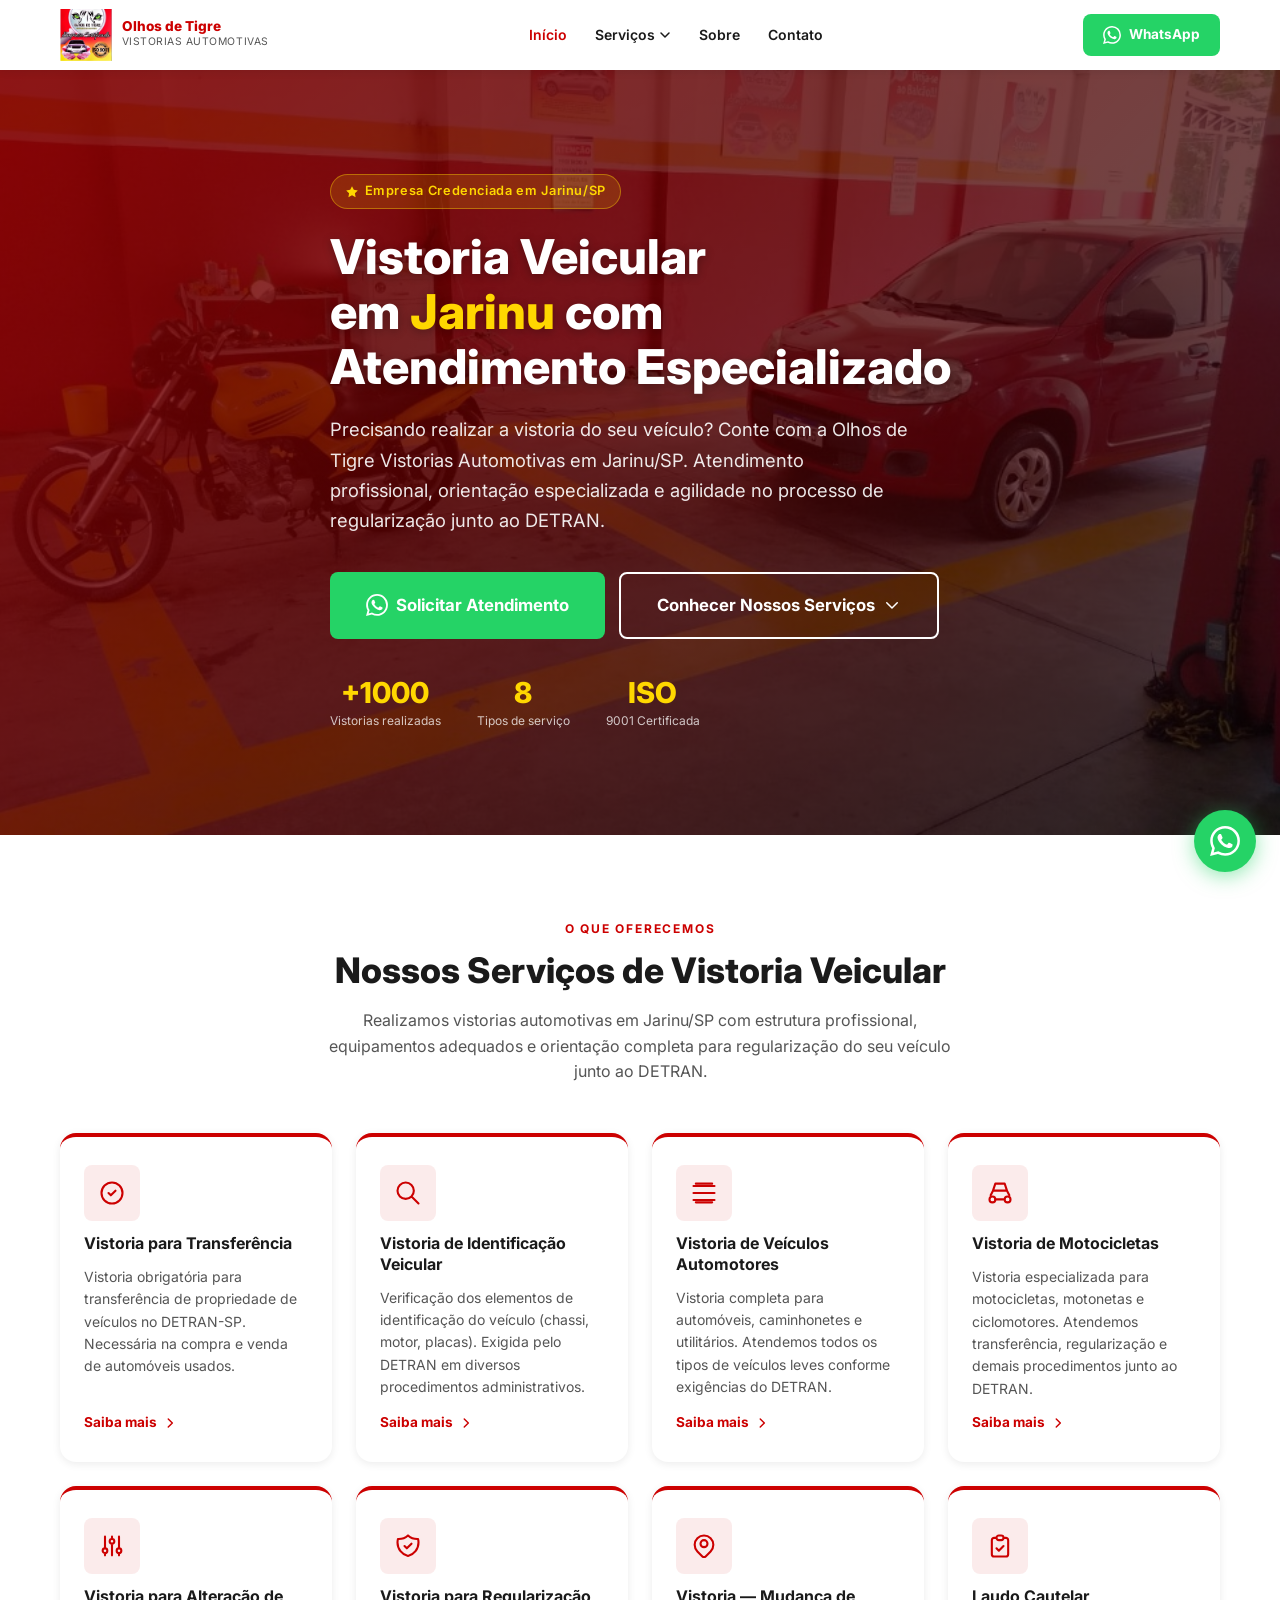
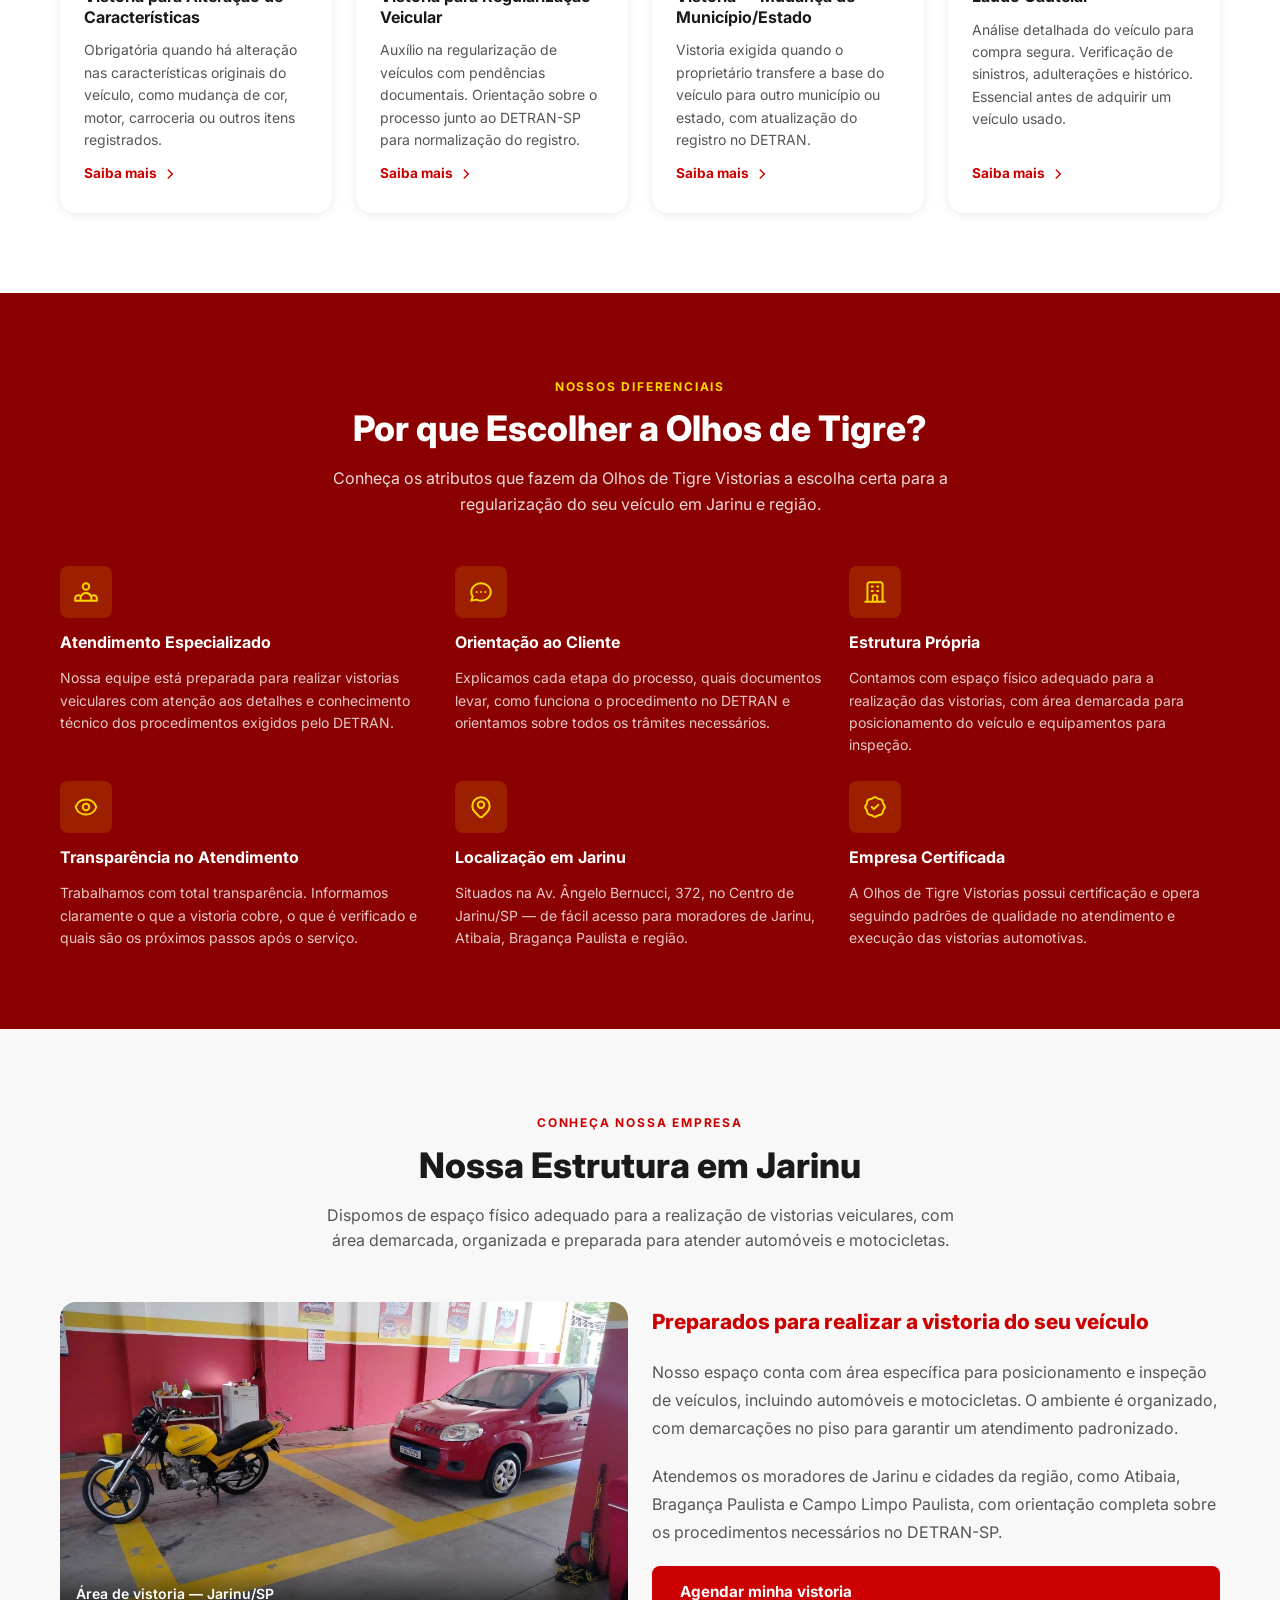
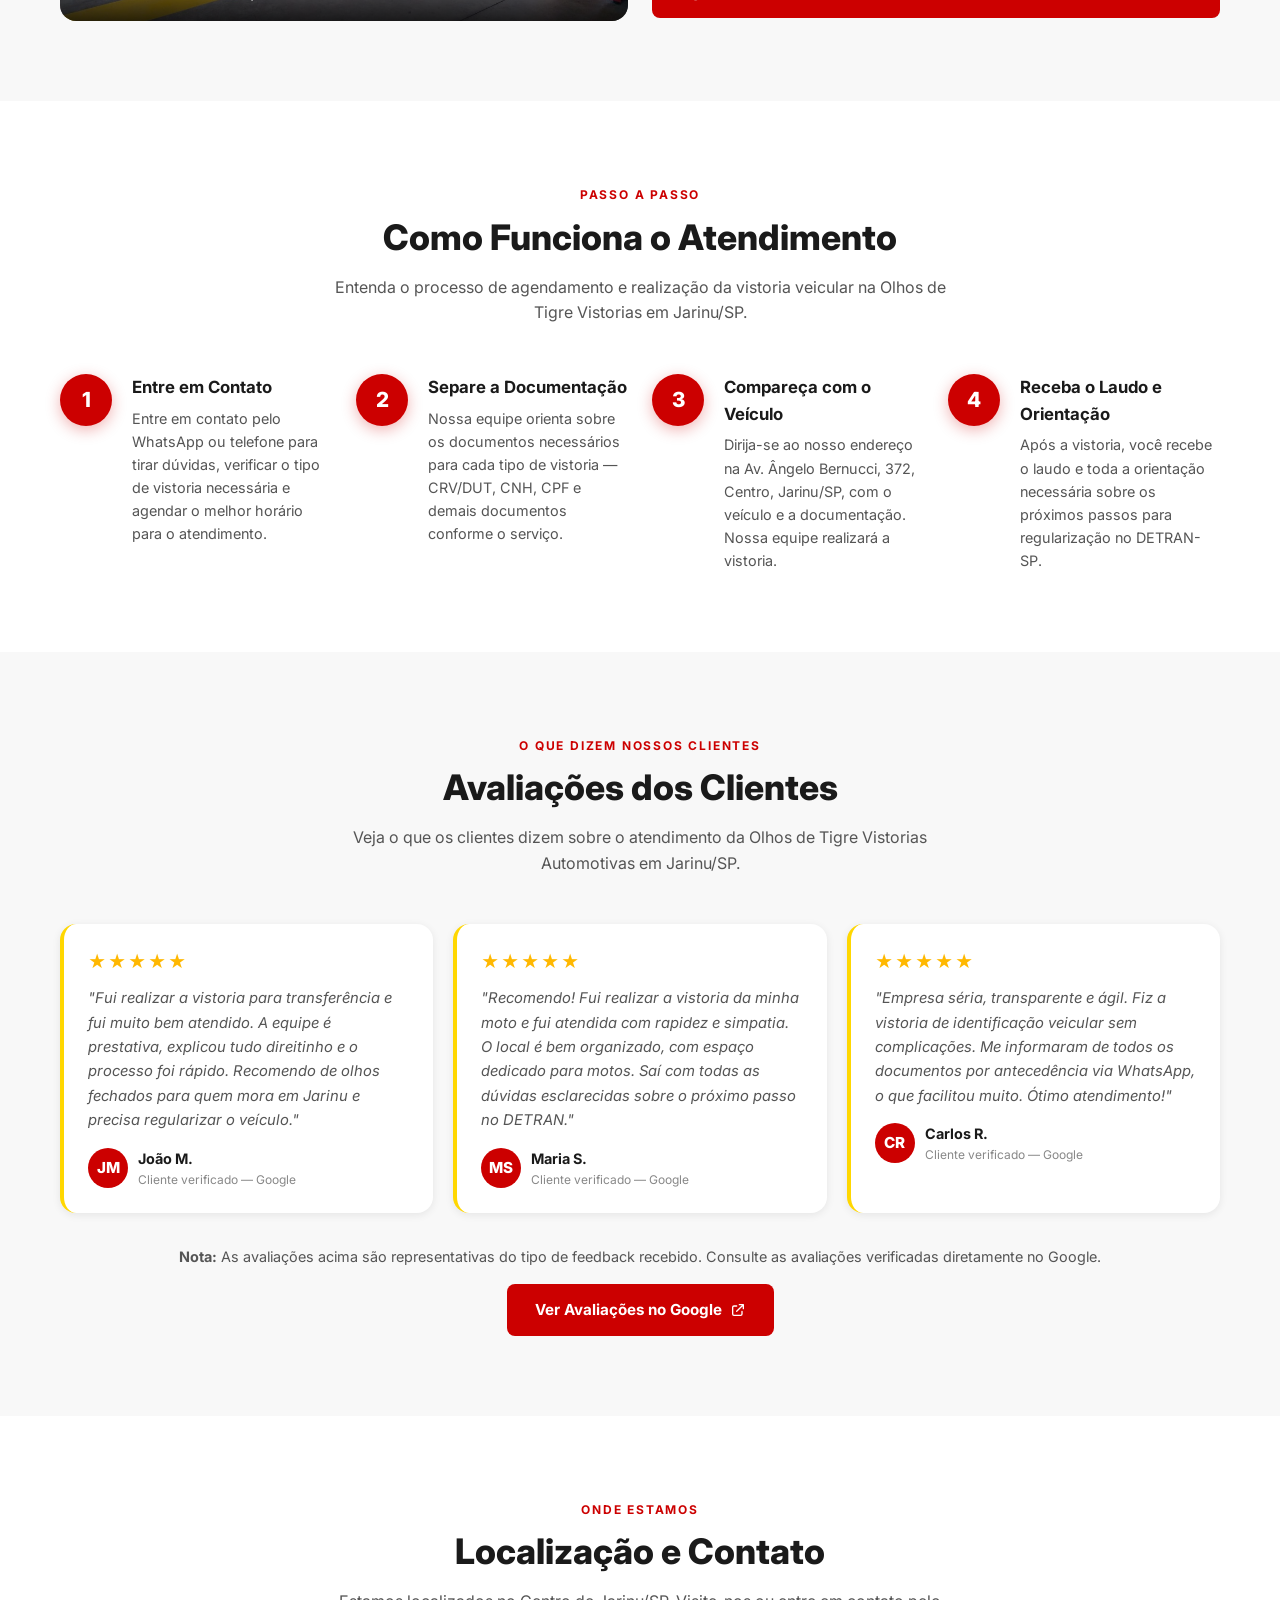
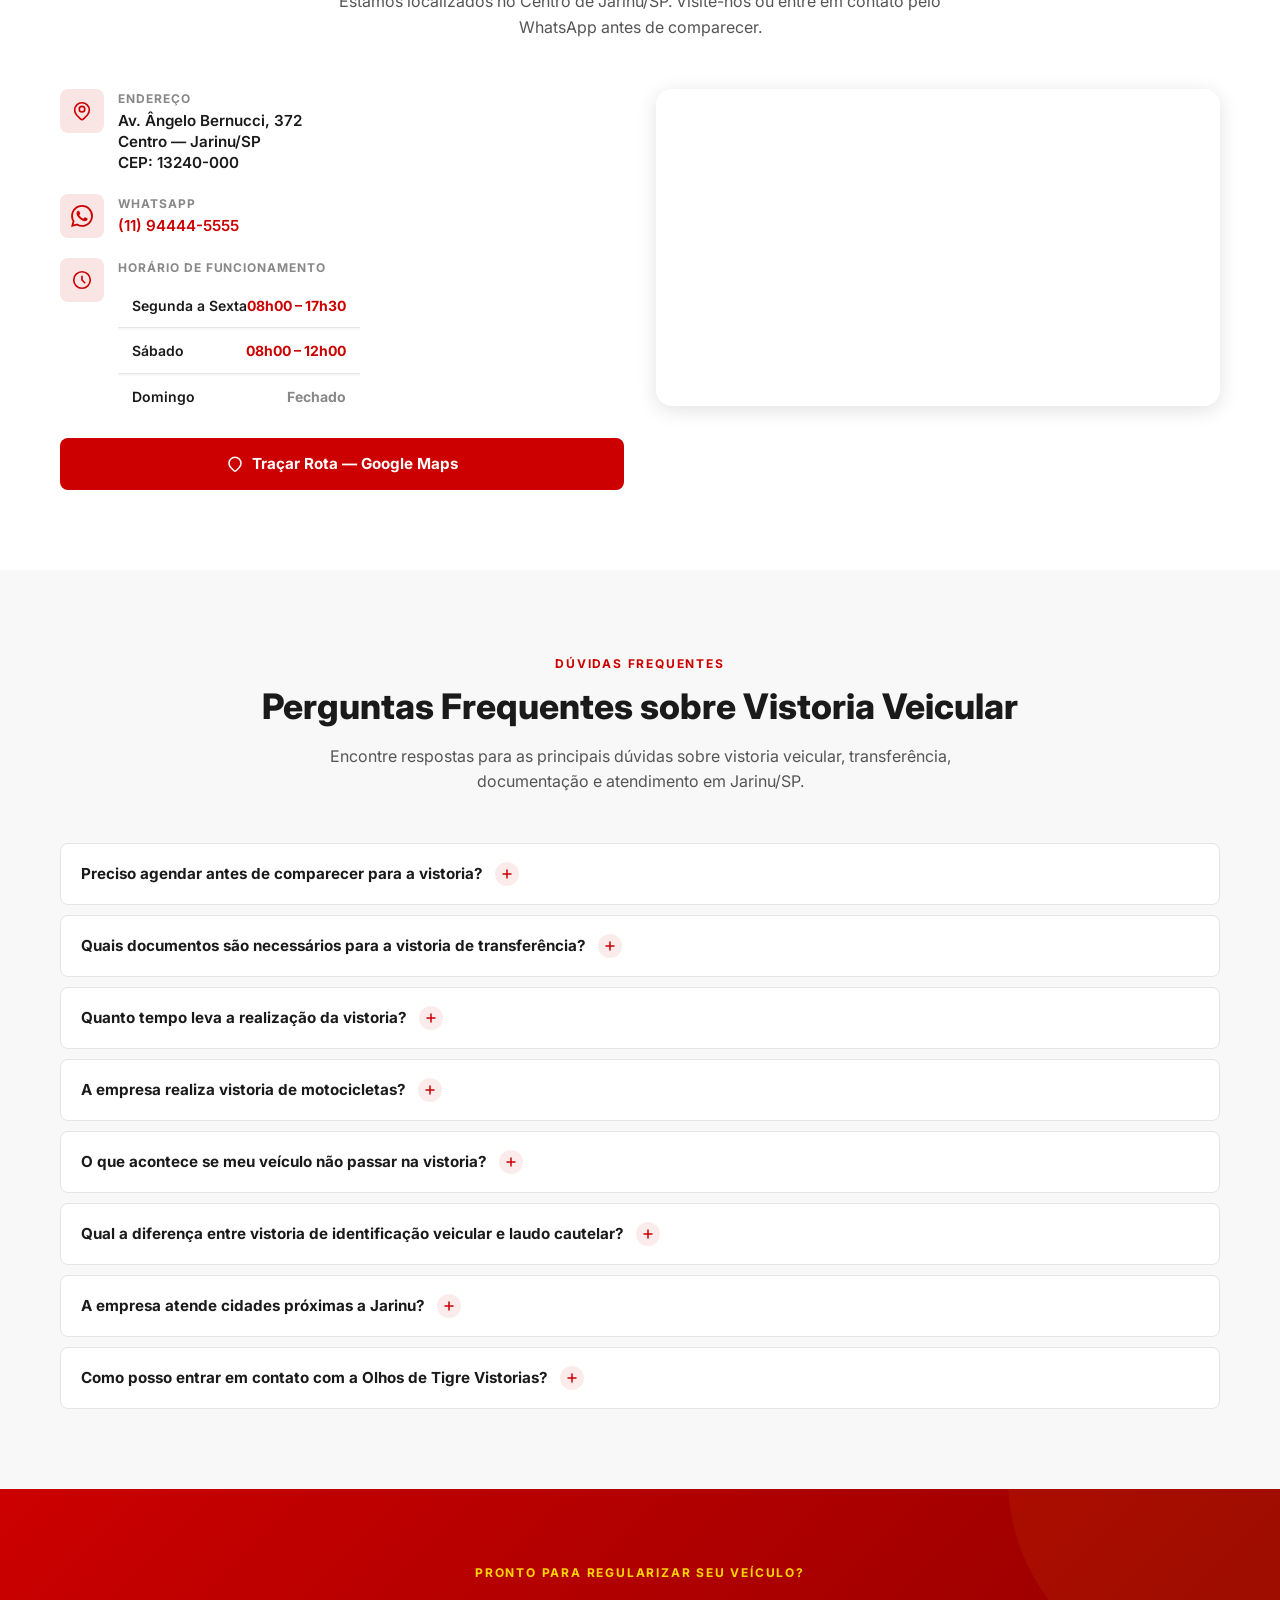
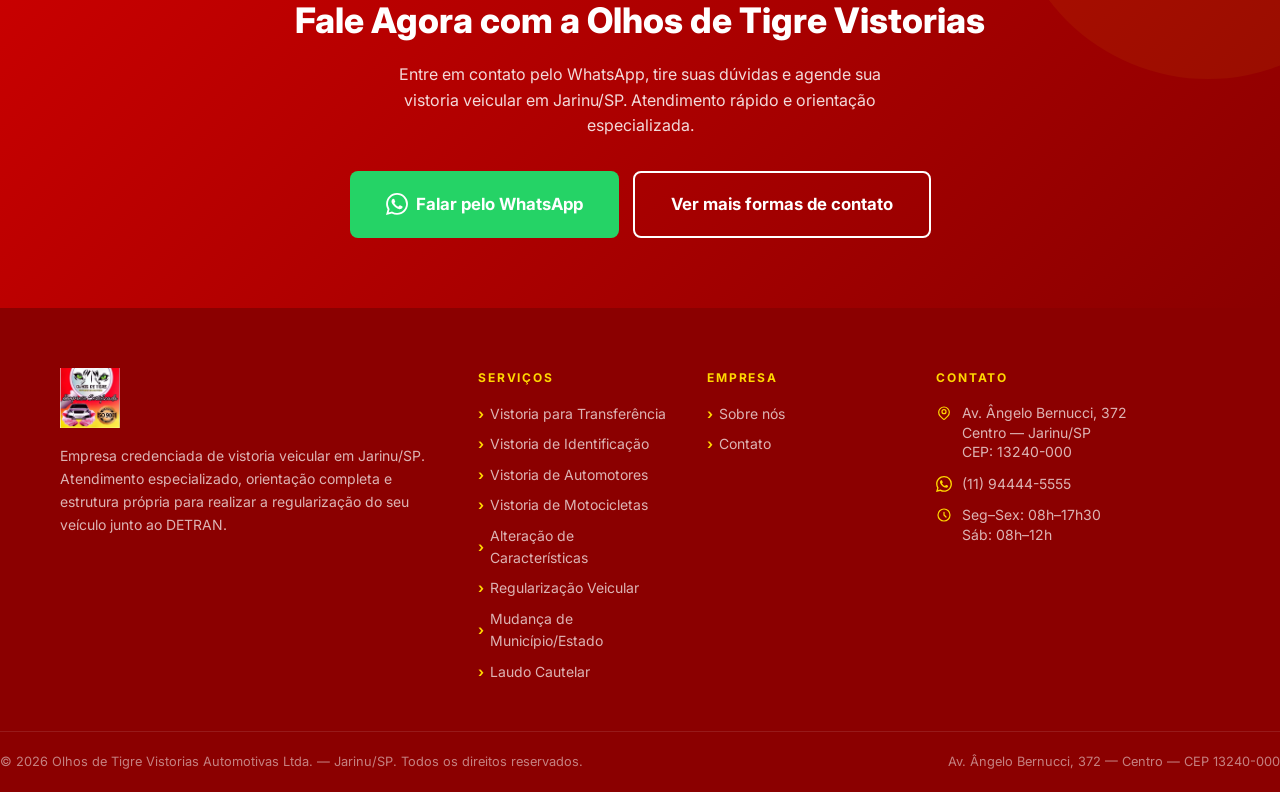
==== index.html @ 0a099d48 "Add files via upload" ====
<!DOCTYPE html>
<html lang="pt-BR">
<head>
  <meta charset="UTF-8">
  <meta name="viewport" content="width=device-width, initial-scale=1.0">
  <title>Vistoria Veicular em Jarinu | Olhos de Tigre Vistorias Automotivas</title>
  <meta name="description" content="Empresa credenciada de vistoria veicular em Jarinu/SP. Realizamos vistoria para transferência, identificação veicular, motocicletas, regularização e muito mais. Atendimento especializado.">
  <meta name="robots" content="index, follow">
  <meta name="author" content="Olhos de Tigre Vistorias Automotivas">
  <link rel="canonical" href="https://olhosdetigrevistorias.com.br/">

  <!-- Open Graph -->
  <meta property="og:type" content="website">
  <meta property="og:title" content="Vistoria Veicular em Jarinu | Olhos de Tigre Vistorias">
  <meta property="og:description" content="Empresa credenciada de vistoria veicular em Jarinu/SP. Atendimento profissional, orientação especializada e agilidade no processo de regularização junto ao DETRAN.">
  <meta property="og:url" content="https://olhosdetigrevistorias.com.br/">
  <meta property="og:image" content="https://olhosdetigrevistorias.com.br/assets/logo-olhos-de-tigre-vistorias-automotivas.jpg">
  <meta property="og:locale" content="pt_BR">
  <meta property="og:site_name" content="Olhos de Tigre Vistorias Automotivas">

  <!-- Twitter Card -->
  <meta name="twitter:card" content="summary_large_image">
  <meta name="twitter:title" content="Vistoria Veicular em Jarinu | Olhos de Tigre Vistorias">
  <meta name="twitter:description" content="Empresa credenciada de vistoria veicular em Jarinu/SP.">
  <meta name="twitter:image" content="https://olhosdetigrevistorias.com.br/assets/logo-olhos-de-tigre-vistorias-automotivas.jpg">

  <!-- Favicon -->
  <link rel="icon" type="image/jpeg" href="/assets/logo-olhos-de-tigre-vistorias-automotivas.jpg">
  <link rel="apple-touch-icon" href="/assets/logo-olhos-de-tigre-vistorias-automotivas.jpg">

  <!-- Performance -->
  <link rel="preconnect" href="https://fonts.googleapis.com">
  <link rel="preconnect" href="https://fonts.gstatic.com" crossorigin>
  <link href="https://fonts.googleapis.com/css2?family=Inter:wght@400;500;600;700;800&display=swap" rel="stylesheet">
  <link rel="preconnect" href="https://www.google.com">
  <link rel="dns-prefetch" href="https://maps.googleapis.com">

  <!-- Manifest -->
  <link rel="manifest" href="/manifest.json">
  <meta name="theme-color" content="#CC0000">

  <link rel="stylesheet" href="/css/style.css">

  <!-- JSON-LD Dados Estruturados -->
  <script type="application/ld+json">
  {
    "@context": "https://schema.org",
    "@graph": [
      {
        "@type": ["LocalBusiness", "AutomotiveBusiness"],
        "@id": "https://olhosdetigrevistorias.com.br/#business",
        "name": "Olhos de Tigre Vistorias Automotivas",
        "legalName": "Olhos de Tigre Vistorias Automotivas Ltda.",
        "description": "Empresa credenciada de vistoria veicular em Jarinu/SP. Realizamos vistoria para transferência, identificação veicular, regularização, alteração de características e vistoria de motocicletas.",
        "url": "https://olhosdetigrevistorias.com.br",
        "telephone": "+55-11-94444-5555",
        "email": "contato@olhosdetigrevistorias.com.br",
        "address": {
          "@type": "PostalAddress",
          "streetAddress": "Avenida Ângelo Bernucci, 372",
          "addressLocality": "Jarinu",
          "addressRegion": "SP",
          "postalCode": "13240-000",
          "addressCountry": "BR"
        },
        "geo": {
          "@type": "GeoCoordinates",
          "latitude": -23.1012,
          "longitude": -46.7279
        },
        "openingHoursSpecification": [
          {
            "@type": "OpeningHoursSpecification",
            "dayOfWeek": ["Monday","Tuesday","Wednesday","Thursday","Friday"],
            "opens": "08:00",
            "closes": "17:30"
          },
          {
            "@type": "OpeningHoursSpecification",
            "dayOfWeek": ["Saturday"],
            "opens": "08:00",
            "closes": "12:00"
          }
        ],
        "priceRange": "$$",
        "areaServed": ["Jarinu", "Atibaia", "Bragança Paulista", "Campo Limpo Paulista", "Jundiaí"],
        "hasMap": "https://maps.google.com/?q=Olhos+de+Tigre+Vistorias+Automotivas+Jarinu+SP",
        "image": "https://olhosdetigrevistorias.com.br/assets/logo-olhos-de-tigre-vistorias-automotivas.jpg",
        "logo": "https://olhosdetigrevistorias.com.br/assets/logo-olhos-de-tigre-vistorias-automotivas.jpg",
        "sameAs": [
          "https://www.google.com/maps?q=Olhos+de+Tigre+Vistorias+Automotivas+Jarinu"
        ]
      },
      {
        "@type": "WebSite",
        "@id": "https://olhosdetigrevistorias.com.br/#website",
        "url": "https://olhosdetigrevistorias.com.br",
        "name": "Olhos de Tigre Vistorias Automotivas",
        "description": "Site oficial da Olhos de Tigre Vistorias Automotivas em Jarinu/SP",
        "publisher": { "@id": "https://olhosdetigrevistorias.com.br/#business" },
        "inLanguage": "pt-BR"
      },
      {
        "@type": "Organization",
        "@id": "https://olhosdetigrevistorias.com.br/#org",
        "name": "Olhos de Tigre Vistorias Automotivas",
        "url": "https://olhosdetigrevistorias.com.br",
        "logo": "https://olhosdetigrevistorias.com.br/assets/logo-olhos-de-tigre-vistorias-automotivas.jpg",
        "contactPoint": {
          "@type": "ContactPoint",
          "telephone": "+55-11-94444-5555",
          "contactType": "customer service",
          "areaServed": "BR",
          "availableLanguage": "Portuguese"
        }
      }
    ]
  }
  </script>
</head>
<body>

  <!-- ===== HEADER ===== -->
  <header class="header" role="banner">
    <div class="container">
      <div class="header__inner">
        <a href="/" class="header__logo" aria-label="Olhos de Tigre Vistorias Automotivas - Página inicial">
          <img src="/assets/logo-olhos-de-tigre-vistorias-automotivas.jpg"
               alt="Logo Olhos de Tigre Vistorias Automotivas - Jarinu/SP"
               width="52" height="52"
               loading="eager">
          <div class="header__logo-text">
            <strong>Olhos de Tigre</strong>
            <span>Vistorias Automotivas</span>
          </div>
        </a>

        <nav class="nav" role="navigation" aria-label="Menu principal">
          <div class="nav__item">
            <a href="/" class="nav__link active">Início</a>
          </div>
          <div class="nav__item nav__dropdown">
            <button class="nav__link nav__dropdown-toggle" aria-haspopup="true" aria-expanded="false">
              Serviços
              <svg width="12" height="12" viewBox="0 0 12 12" fill="none" aria-hidden="true">
                <path d="M2 4l4 4 4-4" stroke="currentColor" stroke-width="1.5" stroke-linecap="round" stroke-linejoin="round"/>
              </svg>
            </button>
            <div class="nav__dropdown-menu" role="menu">
              <a href="/vistoria-veicular-transferencia.html" role="menuitem">Vistoria para Transferência</a>
              <a href="/vistoria-identificacao-veicular.html" role="menuitem">Vistoria de Identificação Veicular</a>
              <a href="/vistoria-veiculos-automotores.html" role="menuitem">Vistoria de Veículos Automotores</a>
              <a href="/vistoria-motocicletas.html" role="menuitem">Vistoria de Motocicletas</a>
              <a href="/vistoria-alteracao-caracteristicas.html" role="menuitem">Vistoria para Alteração de Características</a>
              <a href="/vistoria-regularizacao-veicular.html" role="menuitem">Vistoria para Regularização Veicular</a>
              <a href="/vistoria-mudanca-municipio-estado.html" role="menuitem">Vistoria — Mudança de Município/Estado</a>
              <a href="/laudo-cautelar.html" role="menuitem">Laudo Cautelar</a>
            </div>
          </div>
          <div class="nav__item">
            <a href="/sobre.html" class="nav__link">Sobre</a>
          </div>
          <div class="nav__item">
            <a href="/contato.html" class="nav__link">Contato</a>
          </div>
        </nav>

        <div class="header__cta">
          <a href="https://wa.me/5511944445555?text=Ol%C3%A1%21+Encontrei+a+Olhos+de+Tigre+Vistorias+pelo+site+e+gostaria+de+informa%C3%A7%C3%B5es+sobre+vistoria+veicular."
             class="btn btn--wa"
             target="_blank"
             rel="noopener noreferrer"
             data-cta-label="Header WhatsApp"
             aria-label="Contato pelo WhatsApp">
            <svg width="18" height="18" viewBox="0 0 24 24" fill="currentColor" aria-hidden="true">
              <path d="M17.472 14.382c-.297-.149-1.758-.867-2.03-.967-.273-.099-.471-.148-.67.15-.197.297-.767.966-.94 1.164-.173.199-.347.223-.644.075-.297-.15-1.255-.463-2.39-1.475-.883-.788-1.48-1.761-1.653-2.059-.173-.297-.018-.458.13-.606.134-.133.298-.347.446-.52.149-.174.198-.298.298-.497.099-.198.05-.371-.025-.52-.075-.149-.669-1.612-.916-2.207-.242-.579-.487-.5-.669-.51-.173-.008-.371-.01-.57-.01-.198 0-.52.074-.792.372-.272.297-1.04 1.016-1.04 2.479 0 1.462 1.065 2.875 1.213 3.074.149.198 2.096 3.2 5.077 4.487.709.306 1.262.489 1.694.625.712.227 1.36.195 1.871.118.571-.085 1.758-.719 2.006-1.413.248-.694.248-1.289.173-1.413-.074-.124-.272-.198-.57-.347m-5.421 7.403h-.004a9.87 9.87 0 01-5.031-1.378l-.361-.214-3.741.982.998-3.648-.235-.374a9.86 9.86 0 01-1.51-5.26c.001-5.45 4.436-9.884 9.888-9.884 2.64 0 5.122 1.03 6.988 2.898a9.825 9.825 0 012.893 6.994c-.003 5.45-4.437 9.884-9.885 9.884m8.413-18.297A11.815 11.815 0 0012.05 0C5.495 0 .16 5.335.157 11.892c0 2.096.547 4.142 1.588 5.945L.057 24l6.305-1.654a11.882 11.882 0 005.683 1.448h.005c6.554 0 11.89-5.335 11.893-11.893a11.821 11.821 0 00-3.48-8.413z"/>
            </svg>
            WhatsApp
          </a>
        </div>

        <button class="nav-toggle" id="navToggle" aria-label="Abrir menu" aria-expanded="false" aria-controls="mobileMenu">
          <span></span><span></span><span></span>
        </button>
      </div>
    </div>
  </header>

  <!-- Menu Mobile -->
  <nav class="mobile-menu" id="mobileMenu" aria-label="Menu mobile" role="navigation">
    <div class="mobile-menu__group">
      <div class="mobile-menu__title">Navegação</div>
      <a href="/" class="mobile-menu__link">
        <svg width="16" height="16" fill="none" viewBox="0 0 24 24" stroke="currentColor" aria-hidden="true"><path stroke-linecap="round" stroke-linejoin="round" stroke-width="2" d="M3 12l2-2m0 0l7-7 7 7M5 10v10a1 1 0 001 1h3m10-11l2 2m-2-2v10a1 1 0 01-1 1h-3m-6 0a1 1 0 001-1v-4a1 1 0 011-1h2a1 1 0 011 1v4a1 1 0 001 1m-6 0h6"/></svg>
        Início
      </a>
      <a href="/sobre.html" class="mobile-menu__link">
        <svg width="16" height="16" fill="none" viewBox="0 0 24 24" stroke="currentColor" aria-hidden="true"><path stroke-linecap="round" stroke-linejoin="round" stroke-width="2" d="M13 16h-1v-4h-1m1-4h.01M21 12a9 9 0 11-18 0 9 9 0 0118 0z"/></svg>
        Sobre a Empresa
      </a>
      <a href="/contato.html" class="mobile-menu__link">
        <svg width="16" height="16" fill="none" viewBox="0 0 24 24" stroke="currentColor" aria-hidden="true"><path stroke-linecap="round" stroke-linejoin="round" stroke-width="2" d="M17.657 16.657L13.414 20.9a1.998 1.998 0 01-2.827 0l-4.244-4.243a8 8 0 1111.314 0z"/></svg>
        Contato e Localização
      </a>
    </div>
    <div class="mobile-menu__group">
      <div class="mobile-menu__title">Nossos Serviços</div>
      <a href="/vistoria-veicular-transferencia.html" class="mobile-menu__link">Vistoria para Transferência</a>
      <a href="/vistoria-identificacao-veicular.html" class="mobile-menu__link">Vistoria de Identificação Veicular</a>
      <a href="/vistoria-veiculos-automotores.html" class="mobile-menu__link">Vistoria de Veículos Automotores</a>
      <a href="/vistoria-motocicletas.html" class="mobile-menu__link">Vistoria de Motocicletas</a>
      <a href="/vistoria-alteracao-caracteristicas.html" class="mobile-menu__link">Vistoria para Alteração de Características</a>
      <a href="/vistoria-regularizacao-veicular.html" class="mobile-menu__link">Vistoria para Regularização Veicular</a>
      <a href="/vistoria-mudanca-municipio-estado.html" class="mobile-menu__link">Vistoria — Mudança de Município/Estado</a>
      <a href="/laudo-cautelar.html" class="mobile-menu__link">Laudo Cautelar</a>
    </div>
    <a href="https://wa.me/5511944445555?text=Ol%C3%A1%21+Encontrei+a+Olhos+de+Tigre+Vistorias+pelo+site+e+gostaria+de+informa%C3%A7%C3%B5es+sobre+vistoria+veicular."
       class="mobile-menu__wa"
       target="_blank"
       rel="noopener noreferrer">
      <svg width="20" height="20" viewBox="0 0 24 24" fill="currentColor" aria-hidden="true"><path d="M17.472 14.382c-.297-.149-1.758-.867-2.03-.967-.273-.099-.471-.148-.67.15-.197.297-.767.966-.94 1.164-.173.199-.347.223-.644.075-.297-.15-1.255-.463-2.39-1.475-.883-.788-1.48-1.761-1.653-2.059-.173-.297-.018-.458.13-.606.134-.133.298-.347.446-.52.149-.174.198-.298.298-.497.099-.198.05-.371-.025-.52-.075-.149-.669-1.612-.916-2.207-.242-.579-.487-.5-.669-.51-.173-.008-.371-.01-.57-.01-.198 0-.52.074-.792.372-.272.297-1.04 1.016-1.04 2.479 0 1.462 1.065 2.875 1.213 3.074.149.198 2.096 3.2 5.077 4.487.709.306 1.262.489 1.694.625.712.227 1.36.195 1.871.118.571-.085 1.758-.719 2.006-1.413.248-.694.248-1.289.173-1.413-.074-.124-.272-.198-.57-.347m-5.421 7.403h-.004a9.87 9.87 0 01-5.031-1.378l-.361-.214-3.741.982.998-3.648-.235-.374a9.86 9.86 0 01-1.51-5.26c.001-5.45 4.436-9.884 9.888-9.884 2.64 0 5.122 1.03 6.988 2.898a9.825 9.825 0 012.893 6.994c-.003 5.45-4.437 9.884-9.885 9.884m8.413-18.297A11.815 11.815 0 0012.05 0C5.495 0 .16 5.335.157 11.892c0 2.096.547 4.142 1.588 5.945L.057 24l6.305-1.654a11.882 11.882 0 005.683 1.448h.005c6.554 0 11.89-5.335 11.893-11.893a11.821 11.821 0 00-3.48-8.413z"/></svg>
      Falar pelo WhatsApp
    </a>
  </nav>

  <main id="main-content">

    <!-- ===== HERO ===== -->
    <section class="hero" aria-label="Bem-vindo à Olhos de Tigre Vistorias">
      <div class="hero__bg">
        <img src="/assets/interior-vistoria-olhos-de-tigre-jarinu.jpg"
             alt="Interior da Olhos de Tigre Vistorias Automotivas em Jarinu — veículos na área de vistoria"
             width="1200" height="675"
             loading="eager"
             fetchpriority="high">
        <div class="hero__overlay" aria-hidden="true"></div>
      </div>
      <div class="container">
        <div class="hero__content">
          <div class="hero__badge" aria-hidden="true">
            <svg width="14" height="14" viewBox="0 0 24 24" fill="currentColor"><path d="M12 2l3.09 6.26L22 9.27l-5 4.87 1.18 6.88L12 17.77l-6.18 3.25L7 14.14 2 9.27l6.91-1.01L12 2z"/></svg>
            Empresa Credenciada em Jarinu/SP
          </div>
          <h1 class="hero__title">
            Vistoria Veicular<br>em <span>Jarinu</span> com<br>Atendimento Especializado
          </h1>
          <p class="hero__subtitle">
            Precisando realizar a vistoria do seu veículo? Conte com a Olhos de Tigre Vistorias Automotivas em Jarinu/SP. Atendimento profissional, orientação especializada e agilidade no processo de regularização junto ao DETRAN.
          </p>
          <div class="hero__buttons">
            <a href="https://wa.me/5511944445555?text=Ol%C3%A1%21+Encontrei+a+Olhos+de+Tigre+Vistorias+pelo+site+e+gostaria+de+agendar+uma+vistoria+veicular."
               class="btn btn--wa btn--lg"
               target="_blank"
               rel="noopener noreferrer"
               data-cta-label="Hero WhatsApp">
              <svg width="22" height="22" viewBox="0 0 24 24" fill="currentColor" aria-hidden="true"><path d="M17.472 14.382c-.297-.149-1.758-.867-2.03-.967-.273-.099-.471-.148-.67.15-.197.297-.767.966-.94 1.164-.173.199-.347.223-.644.075-.297-.15-1.255-.463-2.39-1.475-.883-.788-1.48-1.761-1.653-2.059-.173-.297-.018-.458.13-.606.134-.133.298-.347.446-.52.149-.174.198-.298.298-.497.099-.198.05-.371-.025-.52-.075-.149-.669-1.612-.916-2.207-.242-.579-.487-.5-.669-.51-.173-.008-.371-.01-.57-.01-.198 0-.52.074-.792.372-.272.297-1.04 1.016-1.04 2.479 0 1.462 1.065 2.875 1.213 3.074.149.198 2.096 3.2 5.077 4.487.709.306 1.262.489 1.694.625.712.227 1.36.195 1.871.118.571-.085 1.758-.719 2.006-1.413.248-.694.248-1.289.173-1.413-.074-.124-.272-.198-.57-.347m-5.421 7.403h-.004a9.87 9.87 0 01-5.031-1.378l-.361-.214-3.741.982.998-3.648-.235-.374a9.86 9.86 0 01-1.51-5.26c.001-5.45 4.436-9.884 9.888-9.884 2.64 0 5.122 1.03 6.988 2.898a9.825 9.825 0 012.893 6.994c-.003 5.45-4.437 9.884-9.885 9.884m8.413-18.297A11.815 11.815 0 0012.05 0C5.495 0 .16 5.335.157 11.892c0 2.096.547 4.142 1.588 5.945L.057 24l6.305-1.654a11.882 11.882 0 005.683 1.448h.005c6.554 0 11.89-5.335 11.893-11.893a11.821 11.821 0 00-3.48-8.413z"/></svg>
              Solicitar Atendimento
            </a>
            <a href="#servicos" class="btn btn--outline btn--lg">
              Conhecer Nossos Serviços
              <svg width="18" height="18" fill="none" viewBox="0 0 24 24" stroke="currentColor" aria-hidden="true"><path stroke-linecap="round" stroke-linejoin="round" stroke-width="2" d="M19 9l-7 7-7-7"/></svg>
            </a>
          </div>
          <div class="hero__stats">
            <div class="hero__stat">
              <span class="hero__stat-num">+1000</span>
              <div class="hero__stat-label">Vistorias realizadas</div>
            </div>
            <div class="hero__stat">
              <span class="hero__stat-num">8</span>
              <div class="hero__stat-label">Tipos de serviço</div>
            </div>
            <div class="hero__stat">
              <span class="hero__stat-num">ISO</span>
              <div class="hero__stat-label">9001 Certificada</div>
            </div>
          </div>
        </div>
      </div>
    </section>

    <!-- ===== SERVIÇOS ===== -->
    <section class="section" id="servicos" aria-labelledby="servicos-titulo">
      <div class="container">
        <div class="text-center reveal">
          <span class="section-label">O que oferecemos</span>
          <h2 class="section-title" id="servicos-titulo">Nossos Serviços de Vistoria Veicular</h2>
          <p class="section-subtitle">Realizamos vistorias automotivas em Jarinu/SP com estrutura profissional, equipamentos adequados e orientação completa para regularização do seu veículo junto ao DETRAN.</p>
        </div>
        <div class="services-grid" role="list">

          <article class="service-card reveal reveal-delay-1" role="listitem">
            <div class="service-card__icon" aria-hidden="true">
              <svg width="28" height="28" fill="none" viewBox="0 0 24 24" stroke="currentColor" stroke-width="1.8"><path stroke-linecap="round" stroke-linejoin="round" d="M9 12l2 2 4-4m6 2a9 9 0 11-18 0 9 9 0 0118 0z"/></svg>
            </div>
            <h3 class="service-card__title">Vistoria para Transferência</h3>
            <p class="service-card__desc">Vistoria obrigatória para transferência de propriedade de veículos no DETRAN-SP. Necessária na compra e venda de automóveis usados.</p>
            <a href="/vistoria-veicular-transferencia.html" class="service-card__link" aria-label="Saiba mais sobre Vistoria para Transferência">
              Saiba mais
              <svg width="14" height="14" fill="none" viewBox="0 0 24 24" stroke="currentColor" stroke-width="2.5" aria-hidden="true"><path stroke-linecap="round" stroke-linejoin="round" d="M9 5l7 7-7 7"/></svg>
            </a>
          </article>

          <article class="service-card reveal reveal-delay-2" role="listitem">
            <div class="service-card__icon" aria-hidden="true">
              <svg width="28" height="28" fill="none" viewBox="0 0 24 24" stroke="currentColor" stroke-width="1.8"><path stroke-linecap="round" stroke-linejoin="round" d="M21 21l-6-6m2-5a7 7 0 11-14 0 7 7 0 0114 0z"/></svg>
            </div>
            <h3 class="service-card__title">Vistoria de Identificação Veicular</h3>
            <p class="service-card__desc">Verificação dos elementos de identificação do veículo (chassi, motor, placas). Exigida pelo DETRAN em diversos procedimentos administrativos.</p>
            <a href="/vistoria-identificacao-veicular.html" class="service-card__link" aria-label="Saiba mais sobre Vistoria de Identificação Veicular">
              Saiba mais
              <svg width="14" height="14" fill="none" viewBox="0 0 24 24" stroke="currentColor" stroke-width="2.5" aria-hidden="true"><path stroke-linecap="round" stroke-linejoin="round" d="M9 5l7 7-7 7"/></svg>
            </a>
          </article>

          <article class="service-card reveal reveal-delay-3" role="listitem">
            <div class="service-card__icon" aria-hidden="true">
              <svg width="28" height="28" fill="none" viewBox="0 0 24 24" stroke="currentColor" stroke-width="1.8"><path stroke-linecap="round" stroke-linejoin="round" d="M3 12h18M3 6h18M3 18h18"/><path d="M5 20h14M5 4h14" stroke-linecap="round"/></svg>
            </div>
            <h3 class="service-card__title">Vistoria de Veículos Automotores</h3>
            <p class="service-card__desc">Vistoria completa para automóveis, caminhonetes e utilitários. Atendemos todos os tipos de veículos leves conforme exigências do DETRAN.</p>
            <a href="/vistoria-veiculos-automotores.html" class="service-card__link" aria-label="Saiba mais sobre Vistoria de Veículos Automotores">
              Saiba mais
              <svg width="14" height="14" fill="none" viewBox="0 0 24 24" stroke="currentColor" stroke-width="2.5" aria-hidden="true"><path stroke-linecap="round" stroke-linejoin="round" d="M9 5l7 7-7 7"/></svg>
            </a>
          </article>

          <article class="service-card reveal reveal-delay-4" role="listitem">
            <div class="service-card__icon" aria-hidden="true">
              <svg width="28" height="28" fill="none" viewBox="0 0 24 24" stroke="currentColor" stroke-width="1.8"><circle cx="5.5" cy="17.5" r="2.5"/><circle cx="18.5" cy="17.5" r="2.5"/><path stroke-linecap="round" stroke-linejoin="round" d="M8 17.5h7M6 10l2-6h8l2 6H6zM4 14l2-4h12l2 4"/></svg>
            </div>
            <h3 class="service-card__title">Vistoria de Motocicletas</h3>
            <p class="service-card__desc">Vistoria especializada para motocicletas, motonetas e ciclomotores. Atendemos transferência, regularização e demais procedimentos junto ao DETRAN.</p>
            <a href="/vistoria-motocicletas.html" class="service-card__link" aria-label="Saiba mais sobre Vistoria de Motocicletas">
              Saiba mais
              <svg width="14" height="14" fill="none" viewBox="0 0 24 24" stroke="currentColor" stroke-width="2.5" aria-hidden="true"><path stroke-linecap="round" stroke-linejoin="round" d="M9 5l7 7-7 7"/></svg>
            </a>
          </article>

          <article class="service-card reveal" role="listitem">
            <div class="service-card__icon" aria-hidden="true">
              <svg width="28" height="28" fill="none" viewBox="0 0 24 24" stroke="currentColor" stroke-width="1.8"><path stroke-linecap="round" stroke-linejoin="round" d="M12 6V4m0 2a2 2 0 100 4m0-4a2 2 0 110 4m-6 8a2 2 0 100-4m0 4a2 2 0 110-4m0 4v2m0-6V4m6 6v10m6-2a2 2 0 100-4m0 4a2 2 0 110-4m0 4v2m0-6V4"/></svg>
            </div>
            <h3 class="service-card__title">Vistoria para Alteração de Características</h3>
            <p class="service-card__desc">Obrigatória quando há alteração nas características originais do veículo, como mudança de cor, motor, carroceria ou outros itens registrados.</p>
            <a href="/vistoria-alteracao-caracteristicas.html" class="service-card__link" aria-label="Saiba mais sobre Vistoria para Alteração de Características">
              Saiba mais
              <svg width="14" height="14" fill="none" viewBox="0 0 24 24" stroke="currentColor" stroke-width="2.5" aria-hidden="true"><path stroke-linecap="round" stroke-linejoin="round" d="M9 5l7 7-7 7"/></svg>
            </a>
          </article>

          <article class="service-card reveal reveal-delay-1" role="listitem">
            <div class="service-card__icon" aria-hidden="true">
              <svg width="28" height="28" fill="none" viewBox="0 0 24 24" stroke="currentColor" stroke-width="1.8"><path stroke-linecap="round" stroke-linejoin="round" d="M9 12l2 2 4-4m5.618-4.016A11.955 11.955 0 0112 2.944a11.955 11.955 0 01-8.618 3.04A12.02 12.02 0 003 9c0 5.591 3.824 10.29 9 11.622 5.176-1.332 9-6.03 9-11.622 0-1.042-.133-2.052-.382-3.016z"/></svg>
            </div>
            <h3 class="service-card__title">Vistoria para Regularização Veicular</h3>
            <p class="service-card__desc">Auxílio na regularização de veículos com pendências documentais. Orientação sobre o processo junto ao DETRAN-SP para normalização do registro.</p>
            <a href="/vistoria-regularizacao-veicular.html" class="service-card__link" aria-label="Saiba mais sobre Vistoria para Regularização Veicular">
              Saiba mais
              <svg width="14" height="14" fill="none" viewBox="0 0 24 24" stroke="currentColor" stroke-width="2.5" aria-hidden="true"><path stroke-linecap="round" stroke-linejoin="round" d="M9 5l7 7-7 7"/></svg>
            </a>
          </article>

          <article class="service-card reveal reveal-delay-2" role="listitem">
            <div class="service-card__icon" aria-hidden="true">
              <svg width="28" height="28" fill="none" viewBox="0 0 24 24" stroke="currentColor" stroke-width="1.8"><path stroke-linecap="round" stroke-linejoin="round" d="M17.657 16.657L13.414 20.9a1.998 1.998 0 01-2.827 0l-4.244-4.243a8 8 0 1111.314 0z"/><circle cx="12" cy="10" r="3"/></svg>
            </div>
            <h3 class="service-card__title">Vistoria — Mudança de Município/Estado</h3>
            <p class="service-card__desc">Vistoria exigida quando o proprietário transfere a base do veículo para outro município ou estado, com atualização do registro no DETRAN.</p>
            <a href="/vistoria-mudanca-municipio-estado.html" class="service-card__link" aria-label="Saiba mais sobre Vistoria para Mudança de Município ou Estado">
              Saiba mais
              <svg width="14" height="14" fill="none" viewBox="0 0 24 24" stroke="currentColor" stroke-width="2.5" aria-hidden="true"><path stroke-linecap="round" stroke-linejoin="round" d="M9 5l7 7-7 7"/></svg>
            </a>
          </article>

          <article class="service-card reveal reveal-delay-3" role="listitem">
            <div class="service-card__icon" aria-hidden="true">
              <svg width="28" height="28" fill="none" viewBox="0 0 24 24" stroke="currentColor" stroke-width="1.8"><path stroke-linecap="round" stroke-linejoin="round" d="M9 5H7a2 2 0 00-2 2v12a2 2 0 002 2h10a2 2 0 002-2V7a2 2 0 00-2-2h-2M9 5a2 2 0 002 2h2a2 2 0 002-2M9 5a2 2 0 012-2h2a2 2 0 012 2m-6 9l2 2 4-4"/></svg>
            </div>
            <h3 class="service-card__title">Laudo Cautelar</h3>
            <p class="service-card__desc">Análise detalhada do veículo para compra segura. Verificação de sinistros, adulterações e histórico. Essencial antes de adquirir um veículo usado.</p>
            <a href="/laudo-cautelar.html" class="service-card__link" aria-label="Saiba mais sobre Laudo Cautelar">
              Saiba mais
              <svg width="14" height="14" fill="none" viewBox="0 0 24 24" stroke="currentColor" stroke-width="2.5" aria-hidden="true"><path stroke-linecap="round" stroke-linejoin="round" d="M9 5l7 7-7 7"/></svg>
            </a>
          </article>

        </div>
      </div>
    </section>

    <!-- ===== POR QUE ESCOLHER ===== -->
    <section class="section section--dark" aria-labelledby="porque-titulo">
      <div class="container">
        <div class="text-center reveal">
          <span class="section-label">Nossos diferenciais</span>
          <h2 class="section-title" id="porque-titulo">Por que Escolher a Olhos de Tigre?</h2>
          <p class="section-subtitle">Conheça os atributos que fazem da Olhos de Tigre Vistorias a escolha certa para a regularização do seu veículo em Jarinu e região.</p>
        </div>
        <div class="features-grid">

          <div class="feature-item reveal reveal-delay-1">
            <div class="feature-item__icon" aria-hidden="true">
              <svg width="26" height="26" fill="none" viewBox="0 0 24 24" stroke="currentColor" stroke-width="1.8"><path stroke-linecap="round" stroke-linejoin="round" d="M17 20h5v-2a3 3 0 00-5.356-1.857M17 20H7m10 0v-2c0-.656-.126-1.283-.356-1.857M7 20H2v-2a3 3 0 015.356-1.857M7 20v-2c0-.656.126-1.283.356-1.857m0 0a5.002 5.002 0 019.288 0M15 7a3 3 0 11-6 0 3 3 0 016 0z"/></svg>
            </div>
            <h3 class="feature-item__title">Atendimento Especializado</h3>
            <p class="feature-item__desc">Nossa equipe está preparada para realizar vistorias veiculares com atenção aos detalhes e conhecimento técnico dos procedimentos exigidos pelo DETRAN.</p>
          </div>

          <div class="feature-item reveal reveal-delay-2">
            <div class="feature-item__icon" aria-hidden="true">
              <svg width="26" height="26" fill="none" viewBox="0 0 24 24" stroke="currentColor" stroke-width="1.8"><path stroke-linecap="round" stroke-linejoin="round" d="M8 12h.01M12 12h.01M16 12h.01M21 12c0 4.418-4.03 8-9 8a9.863 9.863 0 01-4.255-.949L3 20l1.395-3.72C3.512 15.042 3 13.574 3 12c0-4.418 4.03-8 9-8s9 3.582 9 8z"/></svg>
            </div>
            <h3 class="feature-item__title">Orientação ao Cliente</h3>
            <p class="feature-item__desc">Explicamos cada etapa do processo, quais documentos levar, como funciona o procedimento no DETRAN e orientamos sobre todos os trâmites necessários.</p>
          </div>

          <div class="feature-item reveal reveal-delay-3">
            <div class="feature-item__icon" aria-hidden="true">
              <svg width="26" height="26" fill="none" viewBox="0 0 24 24" stroke="currentColor" stroke-width="1.8"><path stroke-linecap="round" stroke-linejoin="round" d="M19 21V5a2 2 0 00-2-2H7a2 2 0 00-2 2v16m14 0h2m-2 0h-5m-9 0H3m2 0h5M9 7h1m-1 4h1m4-4h1m-1 4h1m-5 10v-5a1 1 0 011-1h2a1 1 0 011 1v5m-4 0h4"/></svg>
            </div>
            <h3 class="feature-item__title">Estrutura Própria</h3>
            <p class="feature-item__desc">Contamos com espaço físico adequado para a realização das vistorias, com área demarcada para posicionamento do veículo e equipamentos para inspeção.</p>
          </div>

          <div class="feature-item reveal">
            <div class="feature-item__icon" aria-hidden="true">
              <svg width="26" height="26" fill="none" viewBox="0 0 24 24" stroke="currentColor" stroke-width="1.8"><path stroke-linecap="round" stroke-linejoin="round" d="M15 12a3 3 0 11-6 0 3 3 0 016 0z"/><path stroke-linecap="round" stroke-linejoin="round" d="M2.458 12C3.732 7.943 7.523 5 12 5c4.478 0 8.268 2.943 9.542 7-1.274 4.057-5.064 7-9.542 7-4.477 0-8.268-2.943-9.542-7z"/></svg>
            </div>
            <h3 class="feature-item__title">Transparência no Atendimento</h3>
            <p class="feature-item__desc">Trabalhamos com total transparência. Informamos claramente o que a vistoria cobre, o que é verificado e quais são os próximos passos após o serviço.</p>
          </div>

          <div class="feature-item reveal reveal-delay-1">
            <div class="feature-item__icon" aria-hidden="true">
              <svg width="26" height="26" fill="none" viewBox="0 0 24 24" stroke="currentColor" stroke-width="1.8"><path stroke-linecap="round" stroke-linejoin="round" d="M17.657 16.657L13.414 20.9a1.998 1.998 0 01-2.827 0l-4.244-4.243a8 8 0 1111.314 0z"/><circle cx="12" cy="10" r="3"/></svg>
            </div>
            <h3 class="feature-item__title">Localização em Jarinu</h3>
            <p class="feature-item__desc">Situados na Av. Ângelo Bernucci, 372, no Centro de Jarinu/SP — de fácil acesso para moradores de Jarinu, Atibaia, Bragança Paulista e região.</p>
          </div>

          <div class="feature-item reveal reveal-delay-2">
            <div class="feature-item__icon" aria-hidden="true">
              <svg width="26" height="26" fill="none" viewBox="0 0 24 24" stroke="currentColor" stroke-width="1.8"><path stroke-linecap="round" stroke-linejoin="round" d="M9 12l2 2 4-4M7.835 4.697a3.42 3.42 0 001.946-.806 3.42 3.42 0 014.438 0 3.42 3.42 0 001.946.806 3.42 3.42 0 013.138 3.138 3.42 3.42 0 00.806 1.946 3.42 3.42 0 010 4.438 3.42 3.42 0 00-.806 1.946 3.42 3.42 0 01-3.138 3.138 3.42 3.42 0 00-1.946.806 3.42 3.42 0 01-4.438 0 3.42 3.42 0 00-1.946-.806 3.42 3.42 0 01-3.138-3.138 3.42 3.42 0 00-.806-1.946 3.42 3.42 0 010-4.438 3.42 3.42 0 00.806-1.946 3.42 3.42 0 013.138-3.138z"/></svg>
            </div>
            <h3 class="feature-item__title">Empresa Certificada</h3>
            <p class="feature-item__desc">A Olhos de Tigre Vistorias possui certificação e opera seguindo padrões de qualidade no atendimento e execução das vistorias automotivas.</p>
          </div>

        </div>
      </div>
    </section>

    <!-- ===== NOSSA ESTRUTURA ===== -->
    <section class="section section--alt" aria-labelledby="estrutura-titulo">
      <div class="container">
        <div class="text-center reveal">
          <span class="section-label">Conheça nossa empresa</span>
          <h2 class="section-title" id="estrutura-titulo">Nossa Estrutura em Jarinu</h2>
          <p class="section-subtitle">Dispomos de espaço físico adequado para a realização de vistorias veiculares, com área demarcada, organizada e preparada para atender automóveis e motocicletas.</p>
        </div>
        <div class="estrutura-grid">
          <div class="estrutura-img reveal reveal-delay-1">
            <img src="/assets/interior-vistoria-olhos-de-tigre-jarinu.jpg"
                 alt="Interior da Olhos de Tigre Vistorias — área de vistoria com demarcações amarelas no piso, moto e carro posicionados para inspeção"
                 width="800" height="450"
                 loading="lazy">
            <div class="estrutura-img__caption">Área de vistoria — Jarinu/SP</div>
          </div>
          <div class="reveal reveal-delay-2" style="display: flex; flex-direction: column; justify-content: center; gap: 20px;">
            <h3 style="font-size: 1.3rem; font-weight: 800; color: var(--cor-primaria);">Preparados para realizar a vistoria do seu veículo</h3>
            <p style="color: var(--cor-texto-claro); line-height: 1.75;">Nosso espaço conta com área específica para posicionamento e inspeção de veículos, incluindo automóveis e motocicletas. O ambiente é organizado, com demarcações no piso para garantir um atendimento padronizado.</p>
            <p style="color: var(--cor-texto-claro); line-height: 1.75;">Atendemos os moradores de Jarinu e cidades da região, como Atibaia, Bragança Paulista e Campo Limpo Paulista, com orientação completa sobre os procedimentos necessários no DETRAN-SP.</p>
            <a href="https://wa.me/5511944445555?text=Ol%C3%A1%21+Gostaria+de+agendar+uma+vistoria+veicular+na+Olhos+de+Tigre."
               class="btn btn--red"
               target="_blank"
               rel="noopener noreferrer"
               data-cta-label="Estrutura CTA">
              Agendar minha vistoria
            </a>
          </div>
        </div>
      </div>
    </section>

    <!-- ===== COMO FUNCIONA ===== -->
    <section class="section" aria-labelledby="processo-titulo">
      <div class="container">
        <div class="text-center reveal">
          <span class="section-label">Passo a passo</span>
          <h2 class="section-title" id="processo-titulo">Como Funciona o Atendimento</h2>
          <p class="section-subtitle">Entenda o processo de agendamento e realização da vistoria veicular na Olhos de Tigre Vistorias em Jarinu/SP.</p>
        </div>
        <div class="process-steps">

          <div class="process-step reveal reveal-delay-1">
            <div class="process-step__number" aria-hidden="true">1</div>
            <div class="process-step__content">
              <h3 class="process-step__title">Entre em Contato</h3>
              <p class="process-step__desc">Entre em contato pelo WhatsApp ou telefone para tirar dúvidas, verificar o tipo de vistoria necessária e agendar o melhor horário para o atendimento.</p>
            </div>
          </div>

          <div class="process-step reveal reveal-delay-2">
            <div class="process-step__number" aria-hidden="true">2</div>
            <div class="process-step__content">
              <h3 class="process-step__title">Separe a Documentação</h3>
              <p class="process-step__desc">Nossa equipe orienta sobre os documentos necessários para cada tipo de vistoria — CRV/DUT, CNH, CPF e demais documentos conforme o serviço.</p>
            </div>
          </div>

          <div class="process-step reveal reveal-delay-3">
            <div class="process-step__number" aria-hidden="true">3</div>
            <div class="process-step__content">
              <h3 class="process-step__title">Compareça com o Veículo</h3>
              <p class="process-step__desc">Dirija-se ao nosso endereço na Av. Ângelo Bernucci, 372, Centro, Jarinu/SP, com o veículo e a documentação. Nossa equipe realizará a vistoria.</p>
            </div>
          </div>

          <div class="process-step reveal reveal-delay-4">
            <div class="process-step__number" aria-hidden="true">4</div>
            <div class="process-step__content">
              <h3 class="process-step__title">Receba o Laudo e Orientação</h3>
              <p class="process-step__desc">Após a vistoria, você recebe o laudo e toda a orientação necessária sobre os próximos passos para regularização no DETRAN-SP.</p>
            </div>
          </div>

        </div>
      </div>
    </section>

    <!-- ===== AVALIAÇÕES ===== -->
    <section class="section section--alt" aria-labelledby="avaliacoes-titulo">
      <div class="container">
        <div class="text-center reveal">
          <span class="section-label">O que dizem nossos clientes</span>
          <h2 class="section-title" id="avaliacoes-titulo">Avaliações dos Clientes</h2>
          <p class="section-subtitle">Veja o que os clientes dizem sobre o atendimento da Olhos de Tigre Vistorias Automotivas em Jarinu/SP.</p>
        </div>
        <div class="reviews-grid">

          <article class="review-card reveal reveal-delay-1">
            <div class="review-card__stars" aria-label="5 estrelas">★★★★★</div>
            <p class="review-card__text">"Fui realizar a vistoria para transferência e fui muito bem atendido. A equipe é prestativa, explicou tudo direitinho e o processo foi rápido. Recomendo de olhos fechados para quem mora em Jarinu e precisa regularizar o veículo."</p>
            <div class="review-card__author">
              <div class="review-card__avatar" aria-hidden="true">JM</div>
              <div>
                <div class="review-card__name">João M.</div>
                <div class="review-card__date">Cliente verificado — Google</div>
              </div>
            </div>
          </article>

          <article class="review-card reveal reveal-delay-2">
            <div class="review-card__stars" aria-label="5 estrelas">★★★★★</div>
            <p class="review-card__text">"Recomendo! Fui realizar a vistoria da minha moto e fui atendida com rapidez e simpatia. O local é bem organizado, com espaço dedicado para motos. Saí com todas as dúvidas esclarecidas sobre o próximo passo no DETRAN."</p>
            <div class="review-card__author">
              <div class="review-card__avatar" aria-hidden="true">MS</div>
              <div>
                <div class="review-card__name">Maria S.</div>
                <div class="review-card__date">Cliente verificado — Google</div>
              </div>
            </div>
          </article>

          <article class="review-card reveal reveal-delay-3">
            <div class="review-card__stars" aria-label="5 estrelas">★★★★★</div>
            <p class="review-card__text">"Empresa séria, transparente e ágil. Fiz a vistoria de identificação veicular sem complicações. Me informaram de todos os documentos por antecedência via WhatsApp, o que facilitou muito. Ótimo atendimento!"</p>
            <div class="review-card__author">
              <div class="review-card__avatar" aria-hidden="true">CR</div>
              <div>
                <div class="review-card__name">Carlos R.</div>
                <div class="review-card__date">Cliente verificado — Google</div>
              </div>
            </div>
          </article>

        </div>
        <div class="reviews-cta reveal" style="margin-top: 32px; text-align: center;">
          <p style="color: var(--cor-texto-claro); margin-bottom: 16px; font-size: 0.9rem;">
            <strong>Nota:</strong> As avaliações acima são representativas do tipo de feedback recebido. Consulte as avaliações verificadas diretamente no Google.
          </p>
          <a href="https://www.google.com/maps/search/Olhos+de+Tigre+Vistorias+Automotivas+Jarinu"
             class="btn btn--red"
             target="_blank"
             rel="noopener noreferrer"
             aria-label="Ver avaliações no Google Maps">
            Ver Avaliações no Google
            <svg width="16" height="16" fill="none" viewBox="0 0 24 24" stroke="currentColor" aria-hidden="true"><path stroke-linecap="round" stroke-linejoin="round" stroke-width="2" d="M10 6H6a2 2 0 00-2 2v10a2 2 0 002 2h10a2 2 0 002-2v-4M14 4h6m0 0v6m0-6L10 14"/></svg>
          </a>
        </div>
      </div>
    </section>

    <!-- ===== LOCALIZAÇÃO ===== -->
    <section class="section" id="localizacao" aria-labelledby="localizacao-titulo">
      <div class="container">
        <div class="text-center reveal">
          <span class="section-label">Onde estamos</span>
          <h2 class="section-title" id="localizacao-titulo">Localização e Contato</h2>
          <p class="section-subtitle">Estamos localizados no Centro de Jarinu/SP. Visite-nos ou entre em contato pelo WhatsApp antes de comparecer.</p>
        </div>
        <div class="location-wrapper">
          <div class="location-info reveal">

            <div class="info-item">
              <div class="info-item__icon" aria-hidden="true">
                <svg width="22" height="22" fill="none" viewBox="0 0 24 24" stroke="currentColor" stroke-width="1.8"><path stroke-linecap="round" stroke-linejoin="round" d="M17.657 16.657L13.414 20.9a1.998 1.998 0 01-2.827 0l-4.244-4.243a8 8 0 1111.314 0z"/><circle cx="12" cy="10" r="3"/></svg>
              </div>
              <div>
                <div class="info-item__label">Endereço</div>
                <div class="info-item__value">
                  Av. Ângelo Bernucci, 372<br>
                  Centro — Jarinu/SP<br>
                  CEP: 13240-000
                </div>
              </div>
            </div>

            <div class="info-item">
              <div class="info-item__icon" aria-hidden="true">
                <svg width="22" height="22" viewBox="0 0 24 24" fill="currentColor" aria-hidden="true"><path d="M17.472 14.382c-.297-.149-1.758-.867-2.03-.967-.273-.099-.471-.148-.67.15-.197.297-.767.966-.94 1.164-.173.199-.347.223-.644.075-.297-.15-1.255-.463-2.39-1.475-.883-.788-1.48-1.761-1.653-2.059-.173-.297-.018-.458.13-.606.134-.133.298-.347.446-.52.149-.174.198-.298.298-.497.099-.198.05-.371-.025-.52-.075-.149-.669-1.612-.916-2.207-.242-.579-.487-.5-.669-.51-.173-.008-.371-.01-.57-.01-.198 0-.52.074-.792.372-.272.297-1.04 1.016-1.04 2.479 0 1.462 1.065 2.875 1.213 3.074.149.198 2.096 3.2 5.077 4.487.709.306 1.262.489 1.694.625.712.227 1.36.195 1.871.118.571-.085 1.758-.719 2.006-1.413.248-.694.248-1.289.173-1.413-.074-.124-.272-.198-.57-.347m-5.421 7.403h-.004a9.87 9.87 0 01-5.031-1.378l-.361-.214-3.741.982.998-3.648-.235-.374a9.86 9.86 0 01-1.51-5.26c.001-5.45 4.436-9.884 9.888-9.884 2.64 0 5.122 1.03 6.988 2.898a9.825 9.825 0 012.893 6.994c-.003 5.45-4.437 9.884-9.885 9.884m8.413-18.297A11.815 11.815 0 0012.05 0C5.495 0 .16 5.335.157 11.892c0 2.096.547 4.142 1.588 5.945L.057 24l6.305-1.654a11.882 11.882 0 005.683 1.448h.005c6.554 0 11.89-5.335 11.893-11.893a11.821 11.821 0 00-3.48-8.413z"/></svg>
              </div>
              <div>
                <div class="info-item__label">WhatsApp</div>
                <div class="info-item__value">
                  <a href="https://wa.me/5511944445555?text=Ol%C3%A1%21+Encontrei+a+Olhos+de+Tigre+Vistorias+pelo+site+e+gostaria+de+informa%C3%A7%C3%B5es."
                     target="_blank" rel="noopener noreferrer">(11) 94444-5555</a>
                </div>
              </div>
            </div>

            <div class="info-item">
              <div class="info-item__icon" aria-hidden="true">
                <svg width="22" height="22" fill="none" viewBox="0 0 24 24" stroke="currentColor" stroke-width="1.8"><path stroke-linecap="round" stroke-linejoin="round" d="M12 8v4l3 3m6-3a9 9 0 11-18 0 9 9 0 0118 0z"/></svg>
              </div>
              <div>
                <div class="info-item__label">Horário de Funcionamento</div>
                <div class="horario-grid" style="margin-top: 8px;">
                  <div class="horario-row">
                    <span class="horario-row__dia">Segunda a Sexta</span>
                    <span class="horario-row__hora">08h00 – 17h30</span>
                  </div>
                  <div class="horario-row">
                    <span class="horario-row__dia">Sábado</span>
                    <span class="horario-row__hora">08h00 – 12h00</span>
                  </div>
                  <div class="horario-row">
                    <span class="horario-row__dia">Domingo</span>
                    <span class="horario-row__hora fechado">Fechado</span>
                  </div>
                </div>
              </div>
            </div>

            <a href="https://www.google.com/maps/dir/?api=1&destination=Av.+Angelo+Bernucci,+372,+Jarinu,+SP"
               class="btn btn--red btn--full"
               target="_blank"
               rel="noopener noreferrer"
               aria-label="Abrir rota para Olhos de Tigre no Google Maps">
              <svg width="18" height="18" fill="none" viewBox="0 0 24 24" stroke="currentColor" stroke-width="2" aria-hidden="true"><path stroke-linecap="round" stroke-linejoin="round" d="M17.657 16.657L13.414 20.9a1.998 1.998 0 01-2.827 0l-4.244-4.243a8 8 0 1111.314 0z"/></svg>
              Traçar Rota — Google Maps
            </a>
          </div>

          <div class="map-container reveal reveal-delay-1">
            <iframe
              title="Localização da Olhos de Tigre Vistorias Automotivas em Jarinu/SP"
              src="https://www.google.com/maps/embed?pb=!1m18!1m12!1m3!1d3669.123456789!2d-46.7279!3d-23.1012!2m3!1f0!2f0!3f0!3m2!1i1024!2i768!4f13.1!3m3!1m2!1s0x0%3A0x0!2sAv.+%C3%82ngelo+Bernucci%2C+372%2C+Jarinu%2C+SP!5e0!3m2!1spt-BR!2sbr!4v1234567890"
              width="600"
              height="450"
              style="border:0;"
              allowfullscreen=""
              loading="lazy"
              referrerpolicy="no-referrer-when-downgrade"
              aria-label="Mapa com localização da Olhos de Tigre Vistorias em Jarinu/SP">
            </iframe>
          </div>
        </div>
      </div>
    </section>

    <!-- ===== FAQ ===== -->
    <section class="section section--alt" aria-labelledby="faq-titulo">
      <div class="container">
        <div class="text-center reveal">
          <span class="section-label">Dúvidas frequentes</span>
          <h2 class="section-title" id="faq-titulo">Perguntas Frequentes sobre Vistoria Veicular</h2>
          <p class="section-subtitle">Encontre respostas para as principais dúvidas sobre vistoria veicular, transferência, documentação e atendimento em Jarinu/SP.</p>
        </div>
        <div class="faq-list" role="list">

          <div class="faq-item reveal" role="listitem">
            <button class="faq-question" aria-expanded="false" aria-controls="faq-1">
              Preciso agendar antes de comparecer para a vistoria?
              <span class="faq-icon" aria-hidden="true">
                <svg width="12" height="12" fill="none" viewBox="0 0 24 24" stroke="currentColor" stroke-width="3"><path stroke-linecap="round" stroke-linejoin="round" d="M12 4v16m8-8H4"/></svg>
              </span>
            </button>
            <div class="faq-answer" id="faq-1" role="region">
              <div class="faq-answer__inner">
                Recomendamos entrar em contato via WhatsApp antes de comparecer, para verificar disponibilidade e garantir que você trará toda a documentação necessária para o tipo de vistoria desejado. Isso evita deslocamentos desnecessários e agiliza o atendimento no dia.
              </div>
            </div>
          </div>

          <div class="faq-item reveal" role="listitem">
            <button class="faq-question" aria-expanded="false" aria-controls="faq-2">
              Quais documentos são necessários para a vistoria de transferência?
              <span class="faq-icon" aria-hidden="true">
                <svg width="12" height="12" fill="none" viewBox="0 0 24 24" stroke="currentColor" stroke-width="3"><path stroke-linecap="round" stroke-linejoin="round" d="M12 4v16m8-8H4"/></svg>
              </span>
            </button>
            <div class="faq-answer" id="faq-2" role="region">
              <div class="faq-answer__inner">
                Para a vistoria de transferência de veículo, geralmente são necessários: CRV (Certificado de Registro de Veículo) ou DUT, CNH do proprietário, CPF e documento de compra e venda (nota fiscal ou contrato). Os documentos exatos podem variar. Recomendamos confirmar pelo WhatsApp antes do atendimento.
              </div>
            </div>
          </div>

          <div class="faq-item reveal" role="listitem">
            <button class="faq-question" aria-expanded="false" aria-controls="faq-3">
              Quanto tempo leva a realização da vistoria?
              <span class="faq-icon" aria-hidden="true">
                <svg width="12" height="12" fill="none" viewBox="0 0 24 24" stroke="currentColor" stroke-width="3"><path stroke-linecap="round" stroke-linejoin="round" d="M12 4v16m8-8H4"/></svg>
              </span>
            </button>
            <div class="faq-answer" id="faq-3" role="region">
              <div class="faq-answer__inner">
                O tempo de realização da vistoria varia conforme o tipo de serviço e as condições do veículo. Em geral, as vistorias são ágeis. Após a vistoria, orientamos sobre os próximos passos no DETRAN, que tem seus próprios prazos de processamento.
              </div>
            </div>
          </div>

          <div class="faq-item reveal" role="listitem">
            <button class="faq-question" aria-expanded="false" aria-controls="faq-4">
              A empresa realiza vistoria de motocicletas?
              <span class="faq-icon" aria-hidden="true">
                <svg width="12" height="12" fill="none" viewBox="0 0 24 24" stroke="currentColor" stroke-width="3"><path stroke-linecap="round" stroke-linejoin="round" d="M12 4v16m8-8H4"/></svg>
              </span>
            </button>
            <div class="faq-answer" id="faq-4" role="region">
              <div class="faq-answer__inner">
                Sim! A Olhos de Tigre Vistorias realiza vistoria de motocicletas, motonetas e ciclomotores. Contamos com espaço dedicado para o posicionamento e inspeção de motos. Atendemos transferência, identificação veicular, regularização e demais tipos de vistoria para motocicletas.
              </div>
            </div>
          </div>

          <div class="faq-item reveal" role="listitem">
            <button class="faq-question" aria-expanded="false" aria-controls="faq-5">
              O que acontece se meu veículo não passar na vistoria?
              <span class="faq-icon" aria-hidden="true">
                <svg width="12" height="12" fill="none" viewBox="0 0 24 24" stroke="currentColor" stroke-width="3"><path stroke-linecap="round" stroke-linejoin="round" d="M12 4v16m8-8H4"/></svg>
              </span>
            </button>
            <div class="faq-answer" id="faq-5" role="region">
              <div class="faq-answer__inner">
                Em caso de reprovação, nossa equipe orienta sobre as razões e os passos necessários para corrigir as pendências identificadas. Após as correções, é possível agendar nova vistoria. Nossa equipe está disponível para esclarecer todas as dúvidas durante o processo.
              </div>
            </div>
          </div>

          <div class="faq-item reveal" role="listitem">
            <button class="faq-question" aria-expanded="false" aria-controls="faq-6">
              Qual a diferença entre vistoria de identificação veicular e laudo cautelar?
              <span class="faq-icon" aria-hidden="true">
                <svg width="12" height="12" fill="none" viewBox="0 0 24 24" stroke="currentColor" stroke-width="3"><path stroke-linecap="round" stroke-linejoin="round" d="M12 4v16m8-8H4"/></svg>
              </span>
            </button>
            <div class="faq-answer" id="faq-6" role="region">
              <div class="faq-answer__inner">
                A <strong>vistoria de identificação veicular</strong> é um procedimento administrativo exigido pelo DETRAN para confirmar os dados de identificação do veículo (chassi, motor, placas). O <strong>laudo cautelar</strong> é um serviço particular, voltado para compradores de veículos usados que desejam uma análise detalhada antes da compra, verificando histórico de sinistros e adulterações. São serviços diferentes, com finalidades distintas.
              </div>
            </div>
          </div>

          <div class="faq-item reveal" role="listitem">
            <button class="faq-question" aria-expanded="false" aria-controls="faq-7">
              A empresa atende cidades próximas a Jarinu?
              <span class="faq-icon" aria-hidden="true">
                <svg width="12" height="12" fill="none" viewBox="0 0 24 24" stroke="currentColor" stroke-width="3"><path stroke-linecap="round" stroke-linejoin="round" d="M12 4v16m8-8H4"/></svg>
              </span>
            </button>
            <div class="faq-answer" id="faq-7" role="region">
              <div class="faq-answer__inner">
                Sim! Atendemos clientes de Jarinu e cidades próximas, como Atibaia, Bragança Paulista, Campo Limpo Paulista e Jundiaí. Nosso endereço é de fácil acesso pela rodovia. Entre em contato pelo WhatsApp para confirmar a melhor forma de chegar até nós.
              </div>
            </div>
          </div>

          <div class="faq-item reveal" role="listitem">
            <button class="faq-question" aria-expanded="false" aria-controls="faq-8">
              Como posso entrar em contato com a Olhos de Tigre Vistorias?
              <span class="faq-icon" aria-hidden="true">
                <svg width="12" height="12" fill="none" viewBox="0 0 24 24" stroke="currentColor" stroke-width="3"><path stroke-linecap="round" stroke-linejoin="round" d="M12 4v16m8-8H4"/></svg>
              </span>
            </button>
            <div class="faq-answer" id="faq-8" role="region">
              <div class="faq-answer__inner">
                A forma mais rápida é pelo nosso <strong>WhatsApp: (11) 94444-5555</strong>. Você também pode nos visitar pessoalmente na Av. Ângelo Bernucci, 372, Centro, Jarinu/SP, de segunda a sexta das 08h às 17h30 e sábados das 08h às 12h.
              </div>
            </div>
          </div>

        </div>
      </div>
    </section>

    <!-- ===== CTA FINAL ===== -->
    <section class="cta-section" aria-labelledby="cta-titulo">
      <div class="container">
        <div class="reveal">
          <span class="section-label" style="color: var(--cor-secundaria);">Pronto para regularizar seu veículo?</span>
          <h2 class="cta-section__title" id="cta-titulo">Fale Agora com a Olhos de Tigre Vistorias</h2>
          <p class="cta-section__subtitle">Entre em contato pelo WhatsApp, tire suas dúvidas e agende sua vistoria veicular em Jarinu/SP. Atendimento rápido e orientação especializada.</p>
          <div class="cta-section__buttons">
            <a href="https://wa.me/5511944445555?text=Ol%C3%A1%21+Encontrei+a+Olhos+de+Tigre+Vistorias+pelo+site+e+gostaria+de+agendar+uma+vistoria+veicular."
               class="btn btn--wa btn--lg"
               target="_blank"
               rel="noopener noreferrer"
               data-cta-label="CTA Final WhatsApp">
              <svg width="22" height="22" viewBox="0 0 24 24" fill="currentColor" aria-hidden="true"><path d="M17.472 14.382c-.297-.149-1.758-.867-2.03-.967-.273-.099-.471-.148-.67.15-.197.297-.767.966-.94 1.164-.173.199-.347.223-.644.075-.297-.15-1.255-.463-2.39-1.475-.883-.788-1.48-1.761-1.653-2.059-.173-.297-.018-.458.13-.606.134-.133.298-.347.446-.52.149-.174.198-.298.298-.497.099-.198.05-.371-.025-.52-.075-.149-.669-1.612-.916-2.207-.242-.579-.487-.5-.669-.51-.173-.008-.371-.01-.57-.01-.198 0-.52.074-.792.372-.272.297-1.04 1.016-1.04 2.479 0 1.462 1.065 2.875 1.213 3.074.149.198 2.096 3.2 5.077 4.487.709.306 1.262.489 1.694.625.712.227 1.36.195 1.871.118.571-.085 1.758-.719 2.006-1.413.248-.694.248-1.289.173-1.413-.074-.124-.272-.198-.57-.347m-5.421 7.403h-.004a9.87 9.87 0 01-5.031-1.378l-.361-.214-3.741.982.998-3.648-.235-.374a9.86 9.86 0 01-1.51-5.26c.001-5.45 4.436-9.884 9.888-9.884 2.64 0 5.122 1.03 6.988 2.898a9.825 9.825 0 012.893 6.994c-.003 5.45-4.437 9.884-9.885 9.884m8.413-18.297A11.815 11.815 0 0012.05 0C5.495 0 .16 5.335.157 11.892c0 2.096.547 4.142 1.588 5.945L.057 24l6.305-1.654a11.882 11.882 0 005.683 1.448h.005c6.554 0 11.89-5.335 11.893-11.893a11.821 11.821 0 00-3.48-8.413z"/></svg>
              Falar pelo WhatsApp
            </a>
            <a href="/contato.html" class="btn btn--outline btn--lg">
              Ver mais formas de contato
            </a>
          </div>
        </div>
      </div>
    </section>

  </main>

  <!-- ===== FOOTER ===== -->
  <footer class="footer" role="contentinfo">
    <div class="container">
      <div class="footer__grid">
        <div>
          <div class="footer__logo">
            <img src="/assets/logo-olhos-de-tigre-vistorias-automotivas.jpg"
                 alt="Olhos de Tigre Vistorias Automotivas"
                 width="60" height="60"
                 loading="lazy">
          </div>
          <p class="footer__about">Empresa credenciada de vistoria veicular em Jarinu/SP. Atendimento especializado, orientação completa e estrutura própria para realizar a regularização do seu veículo junto ao DETRAN.</p>
        </div>

        <div>
          <h3 class="footer__title">Serviços</h3>
          <div class="footer__links">
            <a href="/vistoria-veicular-transferencia.html" class="footer__link">Vistoria para Transferência</a>
            <a href="/vistoria-identificacao-veicular.html" class="footer__link">Vistoria de Identificação</a>
            <a href="/vistoria-veiculos-automotores.html" class="footer__link">Vistoria de Automotores</a>
            <a href="/vistoria-motocicletas.html" class="footer__link">Vistoria de Motocicletas</a>
            <a href="/vistoria-alteracao-caracteristicas.html" class="footer__link">Alteração de Características</a>
            <a href="/vistoria-regularizacao-veicular.html" class="footer__link">Regularização Veicular</a>
            <a href="/vistoria-mudanca-municipio-estado.html" class="footer__link">Mudança de Município/Estado</a>
            <a href="/laudo-cautelar.html" class="footer__link">Laudo Cautelar</a>
          </div>
        </div>

        <div>
          <h3 class="footer__title">Empresa</h3>
          <div class="footer__links">
            <a href="/sobre.html" class="footer__link">Sobre nós</a>
            <a href="/contato.html" class="footer__link">Contato</a>
          </div>
        </div>

        <div>
          <h3 class="footer__title">Contato</h3>
          <div class="footer__contact">
            <div class="footer__contact-item">
              <svg width="16" height="16" fill="none" viewBox="0 0 24 24" stroke="currentColor" stroke-width="1.8" aria-hidden="true"><path stroke-linecap="round" stroke-linejoin="round" d="M17.657 16.657L13.414 20.9a1.998 1.998 0 01-2.827 0l-4.244-4.243a8 8 0 1111.314 0z"/><circle cx="12" cy="10" r="3"/></svg>
              <span>Av. Ângelo Bernucci, 372<br>Centro — Jarinu/SP<br>CEP: 13240-000</span>
            </div>
            <div class="footer__contact-item">
              <svg width="16" height="16" viewBox="0 0 24 24" fill="currentColor" aria-hidden="true"><path d="M17.472 14.382c-.297-.149-1.758-.867-2.03-.967-.273-.099-.471-.148-.67.15-.197.297-.767.966-.94 1.164-.173.199-.347.223-.644.075-.297-.15-1.255-.463-2.39-1.475-.883-.788-1.48-1.761-1.653-2.059-.173-.297-.018-.458.13-.606.134-.133.298-.347.446-.52.149-.174.198-.298.298-.497.099-.198.05-.371-.025-.52-.075-.149-.669-1.612-.916-2.207-.242-.579-.487-.5-.669-.51-.173-.008-.371-.01-.57-.01-.198 0-.52.074-.792.372-.272.297-1.04 1.016-1.04 2.479 0 1.462 1.065 2.875 1.213 3.074.149.198 2.096 3.2 5.077 4.487.709.306 1.262.489 1.694.625.712.227 1.36.195 1.871.118.571-.085 1.758-.719 2.006-1.413.248-.694.248-1.289.173-1.413-.074-.124-.272-.198-.57-.347m-5.421 7.403h-.004a9.87 9.87 0 01-5.031-1.378l-.361-.214-3.741.982.998-3.648-.235-.374a9.86 9.86 0 01-1.51-5.26c.001-5.45 4.436-9.884 9.888-9.884 2.64 0 5.122 1.03 6.988 2.898a9.825 9.825 0 012.893 6.994c-.003 5.45-4.437 9.884-9.885 9.884m8.413-18.297A11.815 11.815 0 0012.05 0C5.495 0 .16 5.335.157 11.892c0 2.096.547 4.142 1.588 5.945L.057 24l6.305-1.654a11.882 11.882 0 005.683 1.448h.005c6.554 0 11.89-5.335 11.893-11.893a11.821 11.821 0 00-3.48-8.413z"/></svg>
              <a href="https://wa.me/5511944445555" target="_blank" rel="noopener noreferrer" style="color: rgba(255,255,255,0.7);">(11) 94444-5555</a>
            </div>
            <div class="footer__contact-item">
              <svg width="16" height="16" fill="none" viewBox="0 0 24 24" stroke="currentColor" stroke-width="1.8" aria-hidden="true"><path stroke-linecap="round" stroke-linejoin="round" d="M12 8v4l3 3m6-3a9 9 0 11-18 0 9 9 0 0118 0z"/></svg>
              <span>Seg–Sex: 08h–17h30<br>Sáb: 08h–12h</span>
            </div>
          </div>
        </div>
      </div>
    </div>
    <div class="footer__bottom">
      <span>© <span id="ano"></span> Olhos de Tigre Vistorias Automotivas Ltda. — Jarinu/SP. Todos os direitos reservados.</span>
      <span>Av. Ângelo Bernucci, 372 — Centro — CEP 13240-000</span>
    </div>
  </footer>

  <!-- ===== WHATSAPP FLUTUANTE ===== -->
  <a href="https://wa.me/5511944445555?text=Ol%C3%A1%21+Encontrei+a+Olhos+de+Tigre+Vistorias+pelo+site+e+gostaria+de+informa%C3%A7%C3%B5es+sobre+vistoria+veicular."
     class="whatsapp-float"
     target="_blank"
     rel="noopener noreferrer"
     aria-label="Falar com a Olhos de Tigre Vistorias pelo WhatsApp"
     data-cta-label="Float WhatsApp">
    <span class="whatsapp-float__tooltip">Fale pelo WhatsApp</span>
    <svg width="30" height="30" viewBox="0 0 24 24" fill="currentColor" aria-hidden="true">
      <path d="M17.472 14.382c-.297-.149-1.758-.867-2.03-.967-.273-.099-.471-.148-.67.15-.197.297-.767.966-.94 1.164-.173.199-.347.223-.644.075-.297-.15-1.255-.463-2.39-1.475-.883-.788-1.48-1.761-1.653-2.059-.173-.297-.018-.458.13-.606.134-.133.298-.347.446-.52.149-.174.198-.298.298-.497.099-.198.05-.371-.025-.52-.075-.149-.669-1.612-.916-2.207-.242-.579-.487-.5-.669-.51-.173-.008-.371-.01-.57-.01-.198 0-.52.074-.792.372-.272.297-1.04 1.016-1.04 2.479 0 1.462 1.065 2.875 1.213 3.074.149.198 2.096 3.2 5.077 4.487.709.306 1.262.489 1.694.625.712.227 1.36.195 1.871.118.571-.085 1.758-.719 2.006-1.413.248-.694.248-1.289.173-1.413-.074-.124-.272-.198-.57-.347m-5.421 7.403h-.004a9.87 9.87 0 01-5.031-1.378l-.361-.214-3.741.982.998-3.648-.235-.374a9.86 9.86 0 01-1.51-5.26c.001-5.45 4.436-9.884 9.888-9.884 2.64 0 5.122 1.03 6.988 2.898a9.825 9.825 0 012.893 6.994c-.003 5.45-4.437 9.884-9.885 9.884m8.413-18.297A11.815 11.815 0 0012.05 0C5.495 0 .16 5.335.157 11.892c0 2.096.547 4.142 1.588 5.945L.057 24l6.305-1.654a11.882 11.882 0 005.683 1.448h.005c6.554 0 11.89-5.335 11.893-11.893a11.821 11.821 0 00-3.48-8.413z"/>
    </svg>
  </a>

  <script>
    document.getElementById('ano').textContent = new Date().getFullYear();
  </script>
  <script src="/js/main.js" defer></script>
</body>
</html>
---- css/style.css ----
/* ============================================================
   OLHOS DE TIGRE VISTORIAS AUTOMOTIVAS — ESTILOS PRINCIPAIS
   Mobile First | Performance Optimized | Jarinu/SP
   ============================================================ */

/* ---- RESET E VARIÁVEIS ---- */
*, *::before, *::after { box-sizing: border-box; margin: 0; padding: 0; }

:root {
  --cor-primaria: #CC0000;
  --cor-primaria-escura: #8B0000;
  --cor-secundaria: #FFD700;
  --cor-secundaria-escura: #E5C100;
  --cor-verde-wa: #25D366;
  --cor-verde-wa-escura: #1da851;
  --cor-texto: #1a1a1a;
  --cor-texto-claro: #555;
  --cor-texto-muito-claro: #888;
  --cor-fundo: #ffffff;
  --cor-fundo-alt: #f8f8f8;
  --cor-fundo-escuro: #111111;
  --cor-borda: #e5e5e5;
  --sombra-sm: 0 2px 8px rgba(0,0,0,0.08);
  --sombra-md: 0 4px 20px rgba(0,0,0,0.12);
  --sombra-lg: 0 8px 40px rgba(0,0,0,0.16);
  --radius-sm: 4px;
  --radius-md: 8px;
  --radius-lg: 16px;
  --transition: all 0.3s ease;
  --max-width: 1200px;
  --font-principal: 'Inter', system-ui, -apple-system, sans-serif;
}

html { scroll-behavior: smooth; font-size: 16px; }

body {
  font-family: var(--font-principal);
  color: var(--cor-texto);
  background: var(--cor-fundo);
  line-height: 1.6;
  overflow-x: hidden;
}

img { max-width: 100%; height: auto; display: block; }
a { color: inherit; text-decoration: none; }
ul { list-style: none; }
button { cursor: pointer; border: none; background: none; font-family: inherit; }

/* ---- UTILITÁRIOS ---- */
.container { max-width: var(--max-width); margin: 0 auto; padding: 0 20px; }
.section { padding: 60px 0; }
.section--alt { background: var(--cor-fundo-alt); }
.section--dark { background: var(--cor-primaria-escura); color: #fff; }
.section--red { background: var(--cor-primaria); color: #fff; }

.text-center { text-align: center; }
.text-white { color: #fff; }

.section-label {
  display: inline-block;
  font-size: 0.75rem;
  font-weight: 700;
  letter-spacing: 0.15em;
  text-transform: uppercase;
  color: var(--cor-primaria);
  margin-bottom: 10px;
}
.section--dark .section-label,
.section--red .section-label { color: var(--cor-secundaria); }

.section-title {
  font-size: clamp(1.5rem, 3vw, 2.2rem);
  font-weight: 800;
  line-height: 1.25;
  margin-bottom: 16px;
  color: var(--cor-texto);
}
.section--dark .section-title,
.section--red .section-title { color: #fff; }

.section-subtitle {
  font-size: 1rem;
  color: var(--cor-texto-claro);
  max-width: 640px;
  margin: 0 auto;
}
.section--dark .section-subtitle,
.section--red .section-subtitle { color: rgba(255,255,255,0.85); }

/* ---- BOTÕES ---- */
.btn {
  display: inline-flex;
  align-items: center;
  gap: 8px;
  padding: 14px 28px;
  border-radius: var(--radius-md);
  font-weight: 700;
  font-size: 0.95rem;
  transition: var(--transition);
  text-align: center;
  white-space: nowrap;
  cursor: pointer;
}
.btn--red {
  background: var(--cor-primaria);
  color: #fff;
}
.btn--red:hover { background: var(--cor-primaria-escura); transform: translateY(-2px); box-shadow: var(--sombra-md); }

.btn--yellow {
  background: var(--cor-secundaria);
  color: var(--cor-texto);
}
.btn--yellow:hover { background: var(--cor-secundaria-escura); transform: translateY(-2px); box-shadow: var(--sombra-md); }

.btn--outline {
  background: transparent;
  border: 2px solid #fff;
  color: #fff;
}
.btn--outline:hover { background: rgba(255,255,255,0.15); transform: translateY(-2px); }

.btn--wa {
  background: var(--cor-verde-wa);
  color: #fff;
}
.btn--wa:hover { background: var(--cor-verde-wa-escura); transform: translateY(-2px); box-shadow: 0 4px 20px rgba(37,211,102,0.4); }

.btn--lg { padding: 18px 36px; font-size: 1.05rem; }
.btn--full { width: 100%; justify-content: center; }

/* ---- HEADER ---- */
.header {
  position: fixed;
  top: 0;
  left: 0;
  right: 0;
  z-index: 1000;
  background: #fff;
  box-shadow: var(--sombra-sm);
  transition: var(--transition);
}

.header__inner {
  display: flex;
  align-items: center;
  justify-content: space-between;
  height: 70px;
  gap: 20px;
}

.header__logo {
  display: flex;
  align-items: center;
  flex-shrink: 0;
}
.header__logo img {
  height: 52px;
  width: auto;
  object-fit: contain;
}
.header__logo-text {
  display: none;
  flex-direction: column;
  margin-left: 10px;
}
.header__logo-text strong {
  font-size: 0.85rem;
  font-weight: 800;
  color: var(--cor-primaria);
  line-height: 1.1;
}
.header__logo-text span {
  font-size: 0.65rem;
  color: var(--cor-texto-claro);
  letter-spacing: 0.05em;
  text-transform: uppercase;
}

.nav { display: none; align-items: center; gap: 4px; }

.nav__item { position: relative; }

.nav__link {
  display: block;
  padding: 8px 12px;
  font-size: 0.875rem;
  font-weight: 600;
  color: var(--cor-texto);
  border-radius: var(--radius-sm);
  transition: var(--transition);
  white-space: nowrap;
}
.nav__link:hover, .nav__link.active { color: var(--cor-primaria); }

/* Dropdown */
.nav__dropdown { position: relative; }
.nav__dropdown-toggle { display: flex; align-items: center; gap: 4px; }
.nav__dropdown-toggle svg { transition: transform 0.2s; }
.nav__dropdown:hover .nav__dropdown-toggle svg { transform: rotate(180deg); }

.nav__dropdown-menu {
  position: absolute;
  top: calc(100% + 8px);
  left: 0;
  background: #fff;
  border-radius: var(--radius-md);
  box-shadow: var(--sombra-lg);
  border: 1px solid var(--cor-borda);
  min-width: 260px;
  opacity: 0;
  pointer-events: none;
  transform: translateY(8px);
  transition: var(--transition);
  z-index: 100;
}
.nav__dropdown:hover .nav__dropdown-menu {
  opacity: 1;
  pointer-events: all;
  transform: translateY(0);
}
.nav__dropdown-menu a {
  display: block;
  padding: 10px 16px;
  font-size: 0.85rem;
  color: var(--cor-texto);
  transition: var(--transition);
  border-bottom: 1px solid var(--cor-borda);
}
.nav__dropdown-menu a:last-child { border-bottom: none; }
.nav__dropdown-menu a:hover { background: var(--cor-fundo-alt); color: var(--cor-primaria); padding-left: 20px; }

.header__cta { display: none; align-items: center; gap: 10px; }
.header__cta .btn { padding: 10px 20px; font-size: 0.85rem; }

/* Mobile toggle */
.nav-toggle {
  display: flex;
  flex-direction: column;
  gap: 5px;
  padding: 8px;
  cursor: pointer;
  border-radius: var(--radius-sm);
  transition: var(--transition);
}
.nav-toggle:hover { background: var(--cor-fundo-alt); }
.nav-toggle span {
  display: block;
  width: 24px;
  height: 2px;
  background: var(--cor-texto);
  border-radius: 2px;
  transition: var(--transition);
}
.nav-toggle.active span:nth-child(1) { transform: rotate(45deg) translate(5px, 5px); }
.nav-toggle.active span:nth-child(2) { opacity: 0; }
.nav-toggle.active span:nth-child(3) { transform: rotate(-45deg) translate(5px, -5px); }

/* Mobile menu */
.mobile-menu {
  position: fixed;
  top: 70px;
  left: 0;
  right: 0;
  bottom: 0;
  background: #fff;
  z-index: 999;
  overflow-y: auto;
  transform: translateX(-100%);
  transition: transform 0.35s cubic-bezier(0.4,0,0.2,1);
  padding: 20px;
}
.mobile-menu.active { transform: translateX(0); }

.mobile-menu__group { margin-bottom: 24px; }
.mobile-menu__title {
  font-size: 0.7rem;
  font-weight: 700;
  letter-spacing: 0.15em;
  text-transform: uppercase;
  color: var(--cor-texto-muito-claro);
  margin-bottom: 8px;
  padding: 0 8px;
}
.mobile-menu__link {
  display: flex;
  align-items: center;
  gap: 10px;
  padding: 12px 8px;
  font-size: 0.95rem;
  font-weight: 600;
  color: var(--cor-texto);
  border-bottom: 1px solid var(--cor-borda);
  transition: var(--transition);
}
.mobile-menu__link:hover { color: var(--cor-primaria); }
.mobile-menu__link svg { flex-shrink: 0; }
.mobile-menu__wa {
  display: flex;
  align-items: center;
  justify-content: center;
  gap: 8px;
  padding: 16px;
  background: var(--cor-verde-wa);
  color: #fff;
  border-radius: var(--radius-md);
  font-weight: 700;
  font-size: 1rem;
  margin-top: 20px;
}

/* ---- HERO ---- */
.hero {
  position: relative;
  min-height: 85vh;
  display: flex;
  align-items: center;
  margin-top: 70px;
  overflow: hidden;
}

.hero__bg {
  position: absolute;
  inset: 0;
  z-index: 0;
}
.hero__bg img {
  width: 100%;
  height: 100%;
  object-fit: cover;
  object-position: center;
}
.hero__overlay {
  position: absolute;
  inset: 0;
  background: linear-gradient(135deg, rgba(139,0,0,0.88) 0%, rgba(0,0,0,0.65) 100%);
}

.hero__content {
  position: relative;
  z-index: 2;
  color: #fff;
  padding: 60px 0;
  max-width: 700px;
}

.hero__badge {
  display: inline-flex;
  align-items: center;
  gap: 6px;
  background: rgba(255,215,0,0.15);
  border: 1px solid rgba(255,215,0,0.4);
  color: var(--cor-secundaria);
  padding: 6px 14px;
  border-radius: 100px;
  font-size: 0.8rem;
  font-weight: 600;
  letter-spacing: 0.05em;
  margin-bottom: 20px;
}

.hero__title {
  font-size: clamp(1.8rem, 5vw, 3rem);
  font-weight: 800;
  line-height: 1.15;
  margin-bottom: 20px;
  text-shadow: 0 2px 10px rgba(0,0,0,0.3);
}
.hero__title span { color: var(--cor-secundaria); }

.hero__subtitle {
  font-size: clamp(1rem, 2vw, 1.15rem);
  line-height: 1.65;
  color: rgba(255,255,255,0.9);
  margin-bottom: 36px;
  max-width: 580px;
}

.hero__buttons {
  display: flex;
  flex-wrap: wrap;
  gap: 14px;
  margin-bottom: 40px;
}

.hero__stats {
  display: flex;
  flex-wrap: wrap;
  gap: 24px;
}
.hero__stat { text-align: center; }
.hero__stat-num {
  display: block;
  font-size: 1.8rem;
  font-weight: 800;
  color: var(--cor-secundaria);
  line-height: 1;
}
.hero__stat-label {
  font-size: 0.75rem;
  color: rgba(255,255,255,0.75);
  margin-top: 4px;
}

/* Hero page (serviços internos) */
.hero-page {
  background: linear-gradient(135deg, var(--cor-primaria-escura), var(--cor-primaria));
  padding: 100px 0 60px;
  color: #fff;
  margin-top: 70px;
}
.hero-page__title {
  font-size: clamp(1.6rem, 4vw, 2.5rem);
  font-weight: 800;
  margin-bottom: 12px;
}
.hero-page__sub {
  font-size: 1.05rem;
  color: rgba(255,255,255,0.85);
  max-width: 600px;
}

/* ---- BREADCRUMBS ---- */
.breadcrumb {
  display: flex;
  flex-wrap: wrap;
  gap: 6px;
  align-items: center;
  font-size: 0.8rem;
  color: rgba(255,255,255,0.75);
  margin-bottom: 20px;
}
.breadcrumb a { color: rgba(255,255,255,0.75); }
.breadcrumb a:hover { color: var(--cor-secundaria); }
.breadcrumb-sep { opacity: 0.5; }
.breadcrumb span { color: var(--cor-secundaria); font-weight: 600; }

/* ---- CARDS DE SERVIÇOS ---- */
.services-grid {
  display: grid;
  grid-template-columns: repeat(auto-fill, minmax(260px, 1fr));
  gap: 24px;
  margin-top: 48px;
}

.service-card {
  background: #fff;
  border-radius: var(--radius-lg);
  padding: 28px 24px;
  box-shadow: var(--sombra-sm);
  border-top: 4px solid var(--cor-primaria);
  transition: var(--transition);
  display: flex;
  flex-direction: column;
  gap: 12px;
}
.service-card:hover {
  transform: translateY(-6px);
  box-shadow: var(--sombra-lg);
  border-top-color: var(--cor-secundaria);
}

.service-card__icon {
  width: 56px;
  height: 56px;
  background: rgba(204,0,0,0.08);
  border-radius: var(--radius-md);
  display: flex;
  align-items: center;
  justify-content: center;
  flex-shrink: 0;
}
.service-card__icon svg { color: var(--cor-primaria); }

.service-card__title {
  font-size: 1rem;
  font-weight: 700;
  color: var(--cor-texto);
  line-height: 1.3;
}

.service-card__desc {
  font-size: 0.875rem;
  color: var(--cor-texto-claro);
  line-height: 1.6;
  flex: 1;
}

.service-card__link {
  display: inline-flex;
  align-items: center;
  gap: 6px;
  font-size: 0.85rem;
  font-weight: 700;
  color: var(--cor-primaria);
  transition: var(--transition);
  margin-top: auto;
}
.service-card__link:hover { gap: 10px; }

/* ---- POR QUE ESCOLHER ---- */
.features-grid {
  display: grid;
  grid-template-columns: repeat(auto-fill, minmax(220px, 1fr));
  gap: 24px;
  margin-top: 48px;
}

.feature-item {
  display: flex;
  flex-direction: column;
  align-items: flex-start;
  gap: 12px;
}

.feature-item__icon {
  width: 52px;
  height: 52px;
  background: rgba(255,215,0,0.15);
  border-radius: var(--radius-md);
  display: flex;
  align-items: center;
  justify-content: center;
  flex-shrink: 0;
}
.feature-item__icon svg { color: var(--cor-secundaria); }

.feature-item__title {
  font-size: 1rem;
  font-weight: 700;
  color: #fff;
}
.feature-item__desc { font-size: 0.875rem; color: rgba(255,255,255,0.78); line-height: 1.6; }

/* ---- GALERIA / ESTRUTURA ---- */
.estrutura-grid {
  display: grid;
  grid-template-columns: 1fr;
  gap: 24px;
  margin-top: 48px;
}

.estrutura-img {
  position: relative;
  border-radius: var(--radius-lg);
  overflow: hidden;
  aspect-ratio: 16/9;
}
.estrutura-img img {
  width: 100%;
  height: 100%;
  object-fit: cover;
  transition: transform 0.5s ease;
}
.estrutura-img:hover img { transform: scale(1.04); }
.estrutura-img__caption {
  position: absolute;
  bottom: 0;
  left: 0;
  right: 0;
  padding: 16px;
  background: linear-gradient(to top, rgba(0,0,0,0.75), transparent);
  color: #fff;
  font-size: 0.875rem;
  font-weight: 600;
}

/* ---- COMO FUNCIONA ---- */
.process-steps {
  display: grid;
  grid-template-columns: 1fr;
  gap: 24px;
  margin-top: 48px;
  position: relative;
}

.process-step {
  display: flex;
  gap: 20px;
  align-items: flex-start;
}

.process-step__number {
  flex-shrink: 0;
  width: 52px;
  height: 52px;
  background: var(--cor-primaria);
  color: #fff;
  border-radius: 50%;
  display: flex;
  align-items: center;
  justify-content: center;
  font-size: 1.3rem;
  font-weight: 800;
  box-shadow: 0 4px 15px rgba(204,0,0,0.3);
}

.process-step__content { flex: 1; }
.process-step__title {
  font-size: 1.05rem;
  font-weight: 700;
  color: var(--cor-texto);
  margin-bottom: 6px;
}
.process-step__desc { font-size: 0.9rem; color: var(--cor-texto-claro); line-height: 1.6; }

/* ---- AVALIAÇÕES ---- */
.reviews-grid {
  display: grid;
  grid-template-columns: 1fr;
  gap: 20px;
  margin-top: 48px;
}

.review-card {
  background: #fff;
  border-radius: var(--radius-lg);
  padding: 24px;
  box-shadow: var(--sombra-sm);
  border-left: 4px solid var(--cor-secundaria);
}

.review-card__stars { color: #FFB800; font-size: 1.1rem; letter-spacing: 2px; margin-bottom: 10px; }

.review-card__text {
  font-size: 0.925rem;
  line-height: 1.65;
  color: var(--cor-texto-claro);
  font-style: italic;
  margin-bottom: 14px;
}

.review-card__author {
  display: flex;
  align-items: center;
  gap: 10px;
}
.review-card__avatar {
  width: 40px;
  height: 40px;
  border-radius: 50%;
  background: var(--cor-primaria);
  color: #fff;
  display: flex;
  align-items: center;
  justify-content: center;
  font-weight: 800;
  font-size: 0.95rem;
  flex-shrink: 0;
}
.review-card__name { font-weight: 700; font-size: 0.9rem; }
.review-card__date { font-size: 0.75rem; color: var(--cor-texto-muito-claro); }

.reviews-cta {
  text-align: center;
  margin-top: 32px;
}

/* ---- LOCALIZAÇÃO ---- */
.location-wrapper {
  display: grid;
  grid-template-columns: 1fr;
  gap: 32px;
  margin-top: 48px;
}

.location-info { display: flex; flex-direction: column; gap: 20px; }

.info-item {
  display: flex;
  gap: 14px;
  align-items: flex-start;
}
.info-item__icon {
  width: 44px;
  height: 44px;
  background: rgba(204,0,0,0.1);
  border-radius: var(--radius-md);
  display: flex;
  align-items: center;
  justify-content: center;
  flex-shrink: 0;
  color: var(--cor-primaria);
}
.info-item__label {
  font-size: 0.75rem;
  font-weight: 700;
  letter-spacing: 0.08em;
  text-transform: uppercase;
  color: var(--cor-texto-muito-claro);
  margin-bottom: 2px;
}
.info-item__value {
  font-size: 0.95rem;
  font-weight: 600;
  color: var(--cor-texto);
  line-height: 1.4;
}
.info-item__value a { color: var(--cor-primaria); }
.info-item__value a:hover { text-decoration: underline; }

.map-container {
  border-radius: var(--radius-lg);
  overflow: hidden;
  box-shadow: var(--sombra-md);
  aspect-ratio: 4/3;
}
.map-container iframe {
  width: 100%;
  height: 100%;
  border: 0;
  display: block;
}

/* ---- HORÁRIOS ---- */
.horario-grid {
  display: flex;
  flex-direction: column;
  gap: 2px;
  background: var(--cor-fundo-alt);
  border-radius: var(--radius-md);
  overflow: hidden;
  font-size: 0.875rem;
}
.horario-row {
  display: flex;
  justify-content: space-between;
  align-items: center;
  padding: 10px 14px;
  background: #fff;
  border-bottom: 1px solid var(--cor-borda);
}
.horario-row:last-child { border-bottom: none; }
.horario-row__dia { font-weight: 600; color: var(--cor-texto); }
.horario-row__hora { color: var(--cor-primaria); font-weight: 700; }
.horario-row__hora.fechado { color: var(--cor-texto-muito-claro); }

/* ---- FAQ ---- */
.faq-list {
  margin-top: 48px;
  display: flex;
  flex-direction: column;
  gap: 10px;
}

.faq-item {
  background: #fff;
  border-radius: var(--radius-md);
  border: 1px solid var(--cor-borda);
  overflow: hidden;
  transition: var(--transition);
}
.faq-item:hover { border-color: var(--cor-primaria); }
.faq-item.active { border-color: var(--cor-primaria); box-shadow: var(--sombra-sm); }

.faq-question {
  display: flex;
  justify-content: space-between;
  align-items: center;
  gap: 12px;
  padding: 18px 20px;
  cursor: pointer;
  font-weight: 700;
  font-size: 0.95rem;
  color: var(--cor-texto);
  transition: var(--transition);
  -webkit-user-select: none;
  user-select: none;
}
.faq-question:hover { color: var(--cor-primaria); }
.faq-item.active .faq-question { color: var(--cor-primaria); }

.faq-icon {
  flex-shrink: 0;
  width: 24px;
  height: 24px;
  background: rgba(204,0,0,0.08);
  border-radius: 50%;
  display: flex;
  align-items: center;
  justify-content: center;
  transition: transform 0.3s;
  color: var(--cor-primaria);
}
.faq-item.active .faq-icon { transform: rotate(45deg); background: var(--cor-primaria); color: #fff; }

.faq-answer {
  max-height: 0;
  overflow: hidden;
  transition: max-height 0.35s ease;
}
.faq-answer__inner {
  padding: 0 20px 18px;
  font-size: 0.9rem;
  line-height: 1.7;
  color: var(--cor-texto-claro);
}

/* ---- CTA SECTION ---- */
.cta-section {
  background: linear-gradient(135deg, var(--cor-primaria) 0%, var(--cor-primaria-escura) 100%);
  padding: 70px 0;
  text-align: center;
  color: #fff;
  position: relative;
  overflow: hidden;
}
.cta-section::before {
  content: '';
  position: absolute;
  top: -50%;
  right: -10%;
  width: 400px;
  height: 400px;
  border-radius: 50%;
  background: rgba(255,215,0,0.06);
  pointer-events: none;
}
.cta-section__title {
  font-size: clamp(1.5rem, 3vw, 2.2rem);
  font-weight: 800;
  margin-bottom: 14px;
}
.cta-section__subtitle {
  font-size: 1rem;
  color: rgba(255,255,255,0.85);
  margin-bottom: 32px;
  max-width: 540px;
  margin-left: auto;
  margin-right: auto;
}
.cta-section__buttons { display: flex; flex-wrap: wrap; gap: 14px; justify-content: center; }

/* ---- SERVICE PAGE ---- */
.service-content { padding: 60px 0; }
.service-content__grid {
  display: grid;
  grid-template-columns: 1fr;
  gap: 40px;
}
.service-content__main {}
.service-content__sidebar {}

.content-block { margin-bottom: 36px; }
.content-block h2 {
  font-size: 1.3rem;
  font-weight: 800;
  color: var(--cor-primaria);
  margin-bottom: 14px;
  padding-bottom: 10px;
  border-bottom: 2px solid var(--cor-secundaria);
}
.content-block p { font-size: 0.95rem; line-height: 1.75; color: var(--cor-texto-claro); margin-bottom: 14px; }
.content-block ul { display: flex; flex-direction: column; gap: 8px; }
.content-block ul li {
  display: flex;
  align-items: flex-start;
  gap: 10px;
  font-size: 0.925rem;
  color: var(--cor-texto-claro);
  line-height: 1.5;
}
.content-block ul li::before {
  content: '';
  flex-shrink: 0;
  width: 8px;
  height: 8px;
  border-radius: 50%;
  background: var(--cor-primaria);
  margin-top: 7px;
}

.sidebar-card {
  background: var(--cor-fundo-alt);
  border-radius: var(--radius-lg);
  padding: 24px;
  margin-bottom: 24px;
  border: 1px solid var(--cor-borda);
}
.sidebar-card--red {
  background: var(--cor-primaria);
  color: #fff;
  border-color: var(--cor-primaria);
}
.sidebar-card__title {
  font-size: 1rem;
  font-weight: 800;
  margin-bottom: 14px;
  color: var(--cor-texto);
}
.sidebar-card--red .sidebar-card__title { color: #fff; }

.sidebar-links { display: flex; flex-direction: column; gap: 4px; }
.sidebar-link {
  display: flex;
  align-items: center;
  gap: 8px;
  padding: 10px 12px;
  border-radius: var(--radius-sm);
  font-size: 0.85rem;
  font-weight: 600;
  color: var(--cor-texto);
  transition: var(--transition);
  background: #fff;
  border: 1px solid var(--cor-borda);
}
.sidebar-link:hover { color: var(--cor-primaria); border-color: var(--cor-primaria); transform: translateX(4px); }

/* Process steps (service pages) */
.steps-list { display: flex; flex-direction: column; gap: 16px; margin-top: 8px; }
.step-item {
  display: flex;
  gap: 14px;
  align-items: flex-start;
  padding: 14px;
  background: var(--cor-fundo-alt);
  border-radius: var(--radius-md);
}
.step-item__num {
  flex-shrink: 0;
  width: 32px;
  height: 32px;
  background: var(--cor-primaria);
  color: #fff;
  border-radius: 50%;
  display: flex;
  align-items: center;
  justify-content: center;
  font-weight: 800;
  font-size: 0.85rem;
}
.step-item__text { font-size: 0.9rem; color: var(--cor-texto-claro); line-height: 1.5; padding-top: 6px; }

/* ---- FOOTER ---- */
.footer {
  background: var(--cor-primaria-escura);
  color: rgba(255,255,255,0.85);
  padding: 60px 0 0;
}

.footer__grid {
  display: grid;
  grid-template-columns: 1fr;
  gap: 40px;
  margin-bottom: 48px;
}

.footer__logo { margin-bottom: 16px; }
.footer__logo img { height: 60px; width: auto; }
.footer__about { font-size: 0.875rem; line-height: 1.65; color: rgba(255,255,255,0.7); }

.footer__title {
  font-size: 0.75rem;
  font-weight: 700;
  letter-spacing: 0.15em;
  text-transform: uppercase;
  color: var(--cor-secundaria);
  margin-bottom: 16px;
}

.footer__links { display: flex; flex-direction: column; gap: 8px; }
.footer__link {
  font-size: 0.875rem;
  color: rgba(255,255,255,0.7);
  transition: var(--transition);
  display: flex;
  align-items: center;
  gap: 6px;
}
.footer__link::before {
  content: '›';
  color: var(--cor-secundaria);
  font-weight: 700;
}
.footer__link:hover { color: #fff; transform: translateX(4px); }

.footer__contact { display: flex; flex-direction: column; gap: 12px; }
.footer__contact-item {
  display: flex;
  gap: 10px;
  align-items: flex-start;
  font-size: 0.875rem;
  color: rgba(255,255,255,0.7);
  line-height: 1.4;
}
.footer__contact-item svg { flex-shrink: 0; color: var(--cor-secundaria); margin-top: 2px; }

.footer__bottom {
  border-top: 1px solid rgba(255,255,255,0.1);
  padding: 20px 0;
  display: flex;
  flex-direction: column;
  align-items: center;
  gap: 8px;
  text-align: center;
  font-size: 0.8rem;
  color: rgba(255,255,255,0.5);
}

/* ---- WHATSAPP FLUTUANTE ---- */
.whatsapp-float {
  position: fixed;
  bottom: 28px;
  right: 24px;
  z-index: 998;
  width: 62px;
  height: 62px;
  background: var(--cor-verde-wa);
  border-radius: 50%;
  display: flex;
  align-items: center;
  justify-content: center;
  box-shadow: 0 4px 20px rgba(37,211,102,0.5);
  animation: float-pulse 2.5s ease-in-out infinite;
  transition: var(--transition);
}
.whatsapp-float:hover {
  transform: scale(1.12);
  box-shadow: 0 8px 30px rgba(37,211,102,0.6);
}
.whatsapp-float svg { color: #fff; }

.whatsapp-float__tooltip {
  position: absolute;
  right: 70px;
  background: #333;
  color: #fff;
  font-size: 0.75rem;
  font-weight: 600;
  padding: 6px 12px;
  border-radius: var(--radius-sm);
  white-space: nowrap;
  opacity: 0;
  pointer-events: none;
  transition: var(--transition);
}
.whatsapp-float:hover .whatsapp-float__tooltip { opacity: 1; }

@keyframes float-pulse {
  0%, 100% { box-shadow: 0 4px 20px rgba(37,211,102,0.5); }
  50% { box-shadow: 0 4px 30px rgba(37,211,102,0.8); }
}

/* ---- ABOUT PAGE ---- */
.about-grid {
  display: grid;
  grid-template-columns: 1fr;
  gap: 40px;
  align-items: center;
}
.about-img {
  border-radius: var(--radius-lg);
  overflow: hidden;
  box-shadow: var(--sombra-lg);
}
.about-img img { width: 100%; height: auto; }

.values-grid {
  display: grid;
  grid-template-columns: 1fr;
  gap: 20px;
  margin-top: 32px;
}
.value-card {
  display: flex;
  gap: 16px;
  padding: 20px;
  background: #fff;
  border-radius: var(--radius-md);
  box-shadow: var(--sombra-sm);
  border-left: 4px solid var(--cor-primaria);
}
.value-card__icon {
  flex-shrink: 0;
  width: 44px;
  height: 44px;
  background: rgba(204,0,0,0.08);
  border-radius: var(--radius-sm);
  display: flex;
  align-items: center;
  justify-content: center;
  color: var(--cor-primaria);
}
.value-card__title { font-weight: 700; margin-bottom: 4px; }
.value-card__desc { font-size: 0.875rem; color: var(--cor-texto-claro); }

/* ---- CONTACT PAGE ---- */
.contact-grid {
  display: grid;
  grid-template-columns: 1fr;
  gap: 40px;
  margin-top: 48px;
}

.contact-form { background: #fff; border-radius: var(--radius-lg); padding: 32px; box-shadow: var(--sombra-md); }
.form-title { font-size: 1.3rem; font-weight: 800; margin-bottom: 24px; }
.form-group { margin-bottom: 20px; }
.form-label { display: block; font-size: 0.85rem; font-weight: 700; margin-bottom: 6px; color: var(--cor-texto); }
.form-input, .form-textarea, .form-select {
  width: 100%;
  padding: 12px 16px;
  border: 2px solid var(--cor-borda);
  border-radius: var(--radius-md);
  font-size: 0.95rem;
  font-family: var(--font-principal);
  color: var(--cor-texto);
  background: #fff;
  transition: var(--transition);
  -webkit-appearance: none;
  appearance: none;
}
.form-input:focus, .form-textarea:focus, .form-select:focus {
  outline: none;
  border-color: var(--cor-primaria);
  box-shadow: 0 0 0 3px rgba(204,0,0,0.08);
}
.form-textarea { resize: vertical; min-height: 120px; }
.form-note { font-size: 0.75rem; color: var(--cor-texto-muito-claro); margin-top: 6px; }

/* ---- 404 PAGE ---- */
.page-404 {
  min-height: 70vh;
  display: flex;
  align-items: center;
  justify-content: center;
  text-align: center;
  padding: 80px 20px;
  margin-top: 70px;
}
.page-404__code {
  font-size: clamp(5rem, 15vw, 10rem);
  font-weight: 800;
  color: var(--cor-primaria);
  line-height: 1;
  opacity: 0.15;
}
.page-404__title { font-size: 1.5rem; font-weight: 800; margin-bottom: 12px; }
.page-404__desc { font-size: 1rem; color: var(--cor-texto-claro); margin-bottom: 32px; }

/* ---- ANIMAÇÕES ---- */
.reveal {
  opacity: 0;
  transform: translateY(24px);
  transition: opacity 0.6s ease, transform 0.6s ease;
}
.reveal.visible { opacity: 1; transform: translateY(0); }
.reveal-delay-1 { transition-delay: 0.1s; }
.reveal-delay-2 { transition-delay: 0.2s; }
.reveal-delay-3 { transition-delay: 0.3s; }
.reveal-delay-4 { transition-delay: 0.4s; }

/* ---- TABLET (768px+) ---- */
@media (min-width: 768px) {
  .section { padding: 80px 0; }

  .header__logo-text { display: flex; }
  .header__cta { display: flex; }
  .nav { display: flex; }
  .nav-toggle { display: none; }

  .hero__stats { gap: 36px; }

  .services-grid { grid-template-columns: repeat(2, 1fr); }
  .features-grid { grid-template-columns: repeat(2, 1fr); }
  .reviews-grid { grid-template-columns: repeat(2, 1fr); }

  .estrutura-grid { grid-template-columns: repeat(2, 1fr); }
  .process-steps { grid-template-columns: repeat(2, 1fr); }

  .location-wrapper { grid-template-columns: 1fr 1fr; }

  .footer__grid { grid-template-columns: 1fr 1fr; }
  .footer__bottom { flex-direction: row; justify-content: space-between; }

  .service-content__grid { grid-template-columns: 1fr 320px; }
  .about-grid { grid-template-columns: 1fr 1fr; }
  .values-grid { grid-template-columns: repeat(2, 1fr); }
  .contact-grid { grid-template-columns: 1fr 1fr; }
  .map-container { aspect-ratio: 16/9; }
}

/* ---- DESKTOP (1024px+) ---- */
@media (min-width: 1024px) {
  .services-grid { grid-template-columns: repeat(4, 1fr); }
  .features-grid { grid-template-columns: repeat(3, 1fr); }
  .reviews-grid { grid-template-columns: repeat(3, 1fr); }
  .footer__grid { grid-template-columns: 2fr 1fr 1fr 1.5fr; }
  .process-steps { grid-template-columns: repeat(4, 1fr); }
  .estrutura-grid { grid-template-columns: repeat(2, 1fr); }
}

/* ---- PRINT ---- */
@media print {
  .header, .whatsapp-float, .mobile-menu, .nav-toggle { display: none !important; }
  body { margin-top: 0; }
}
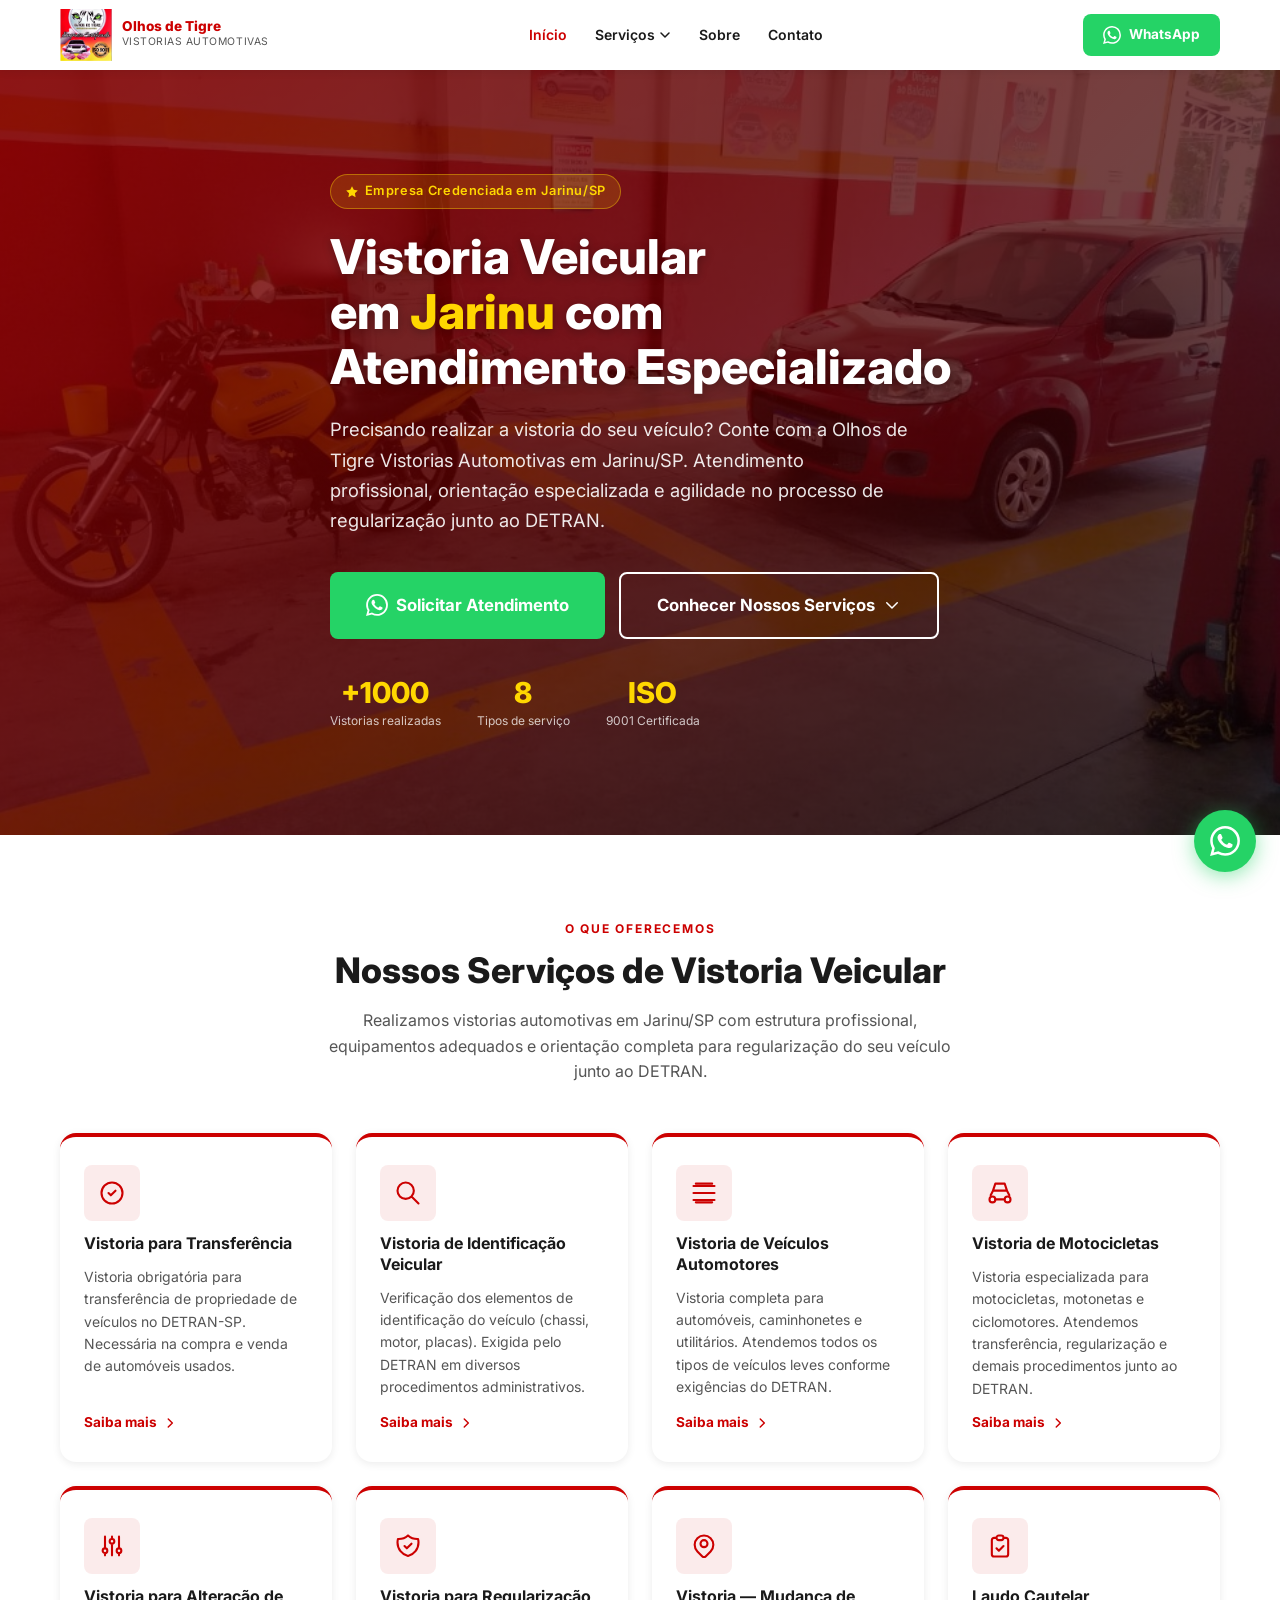
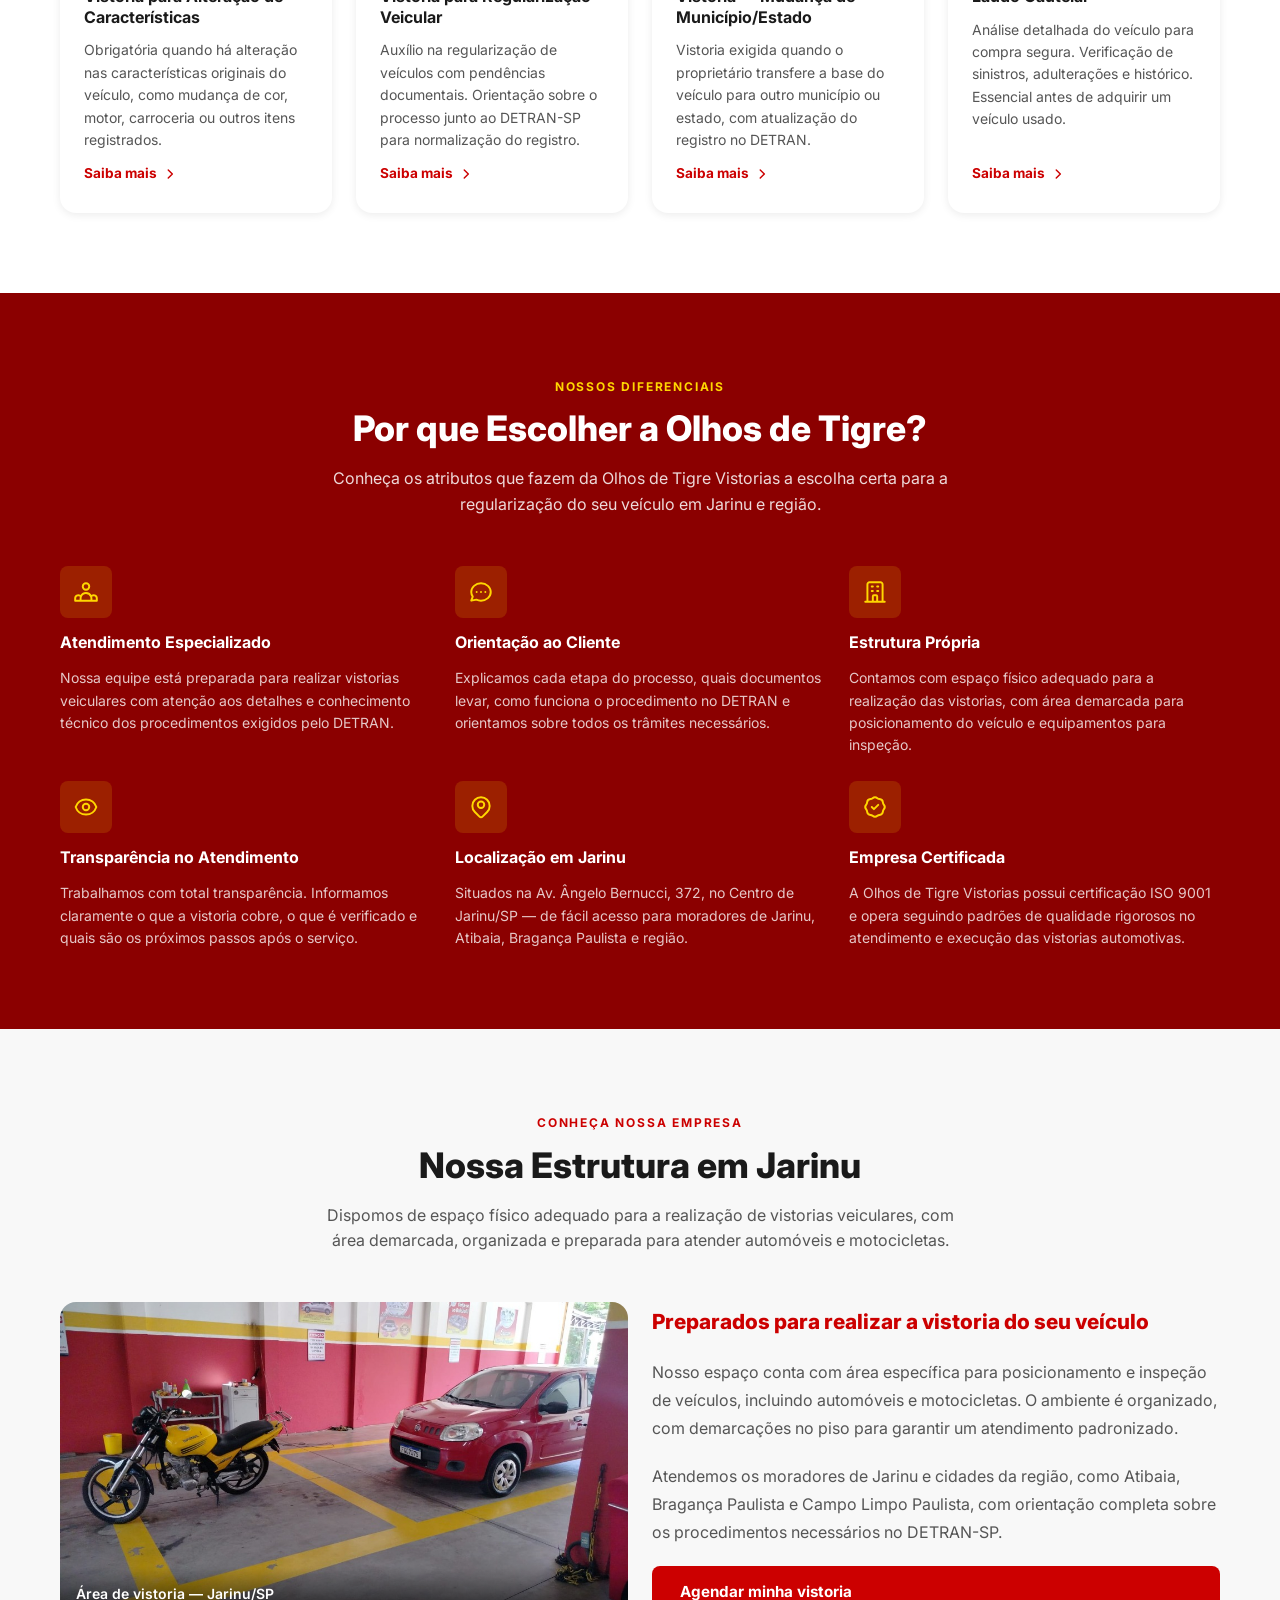
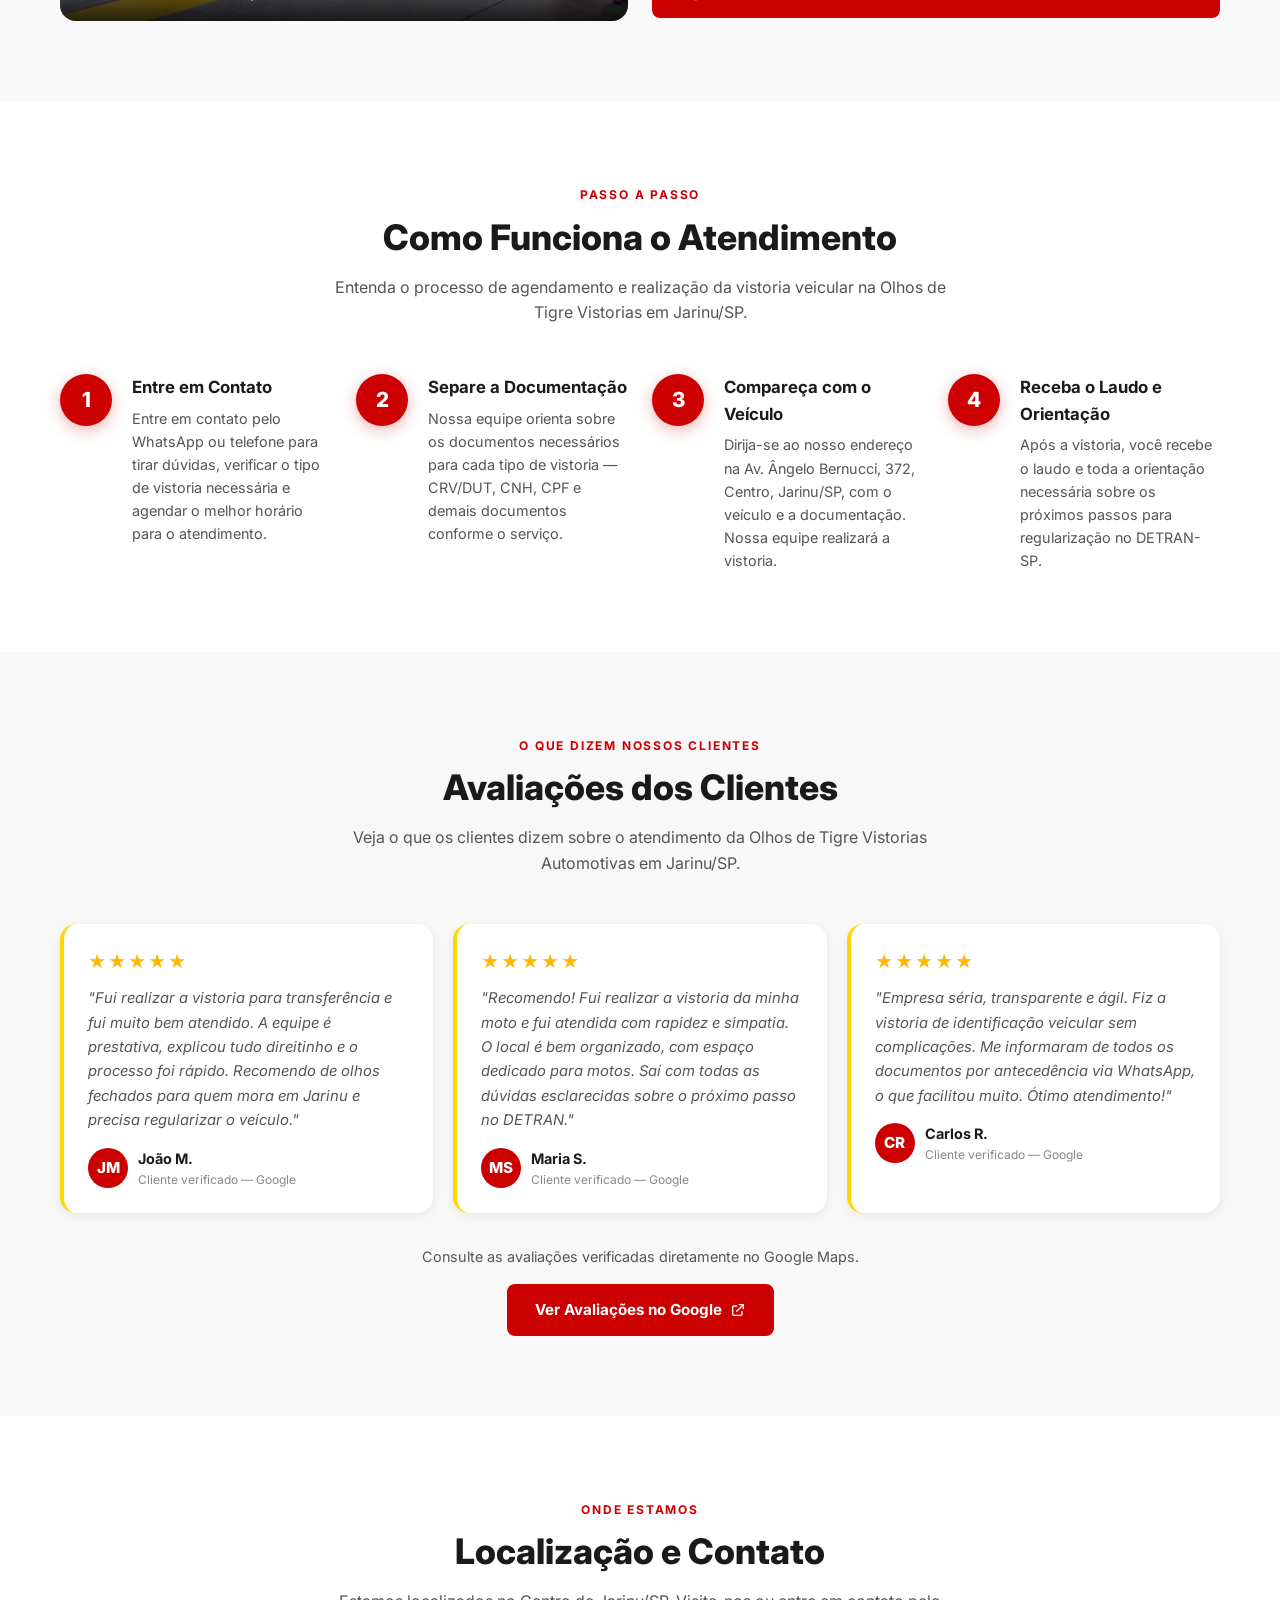
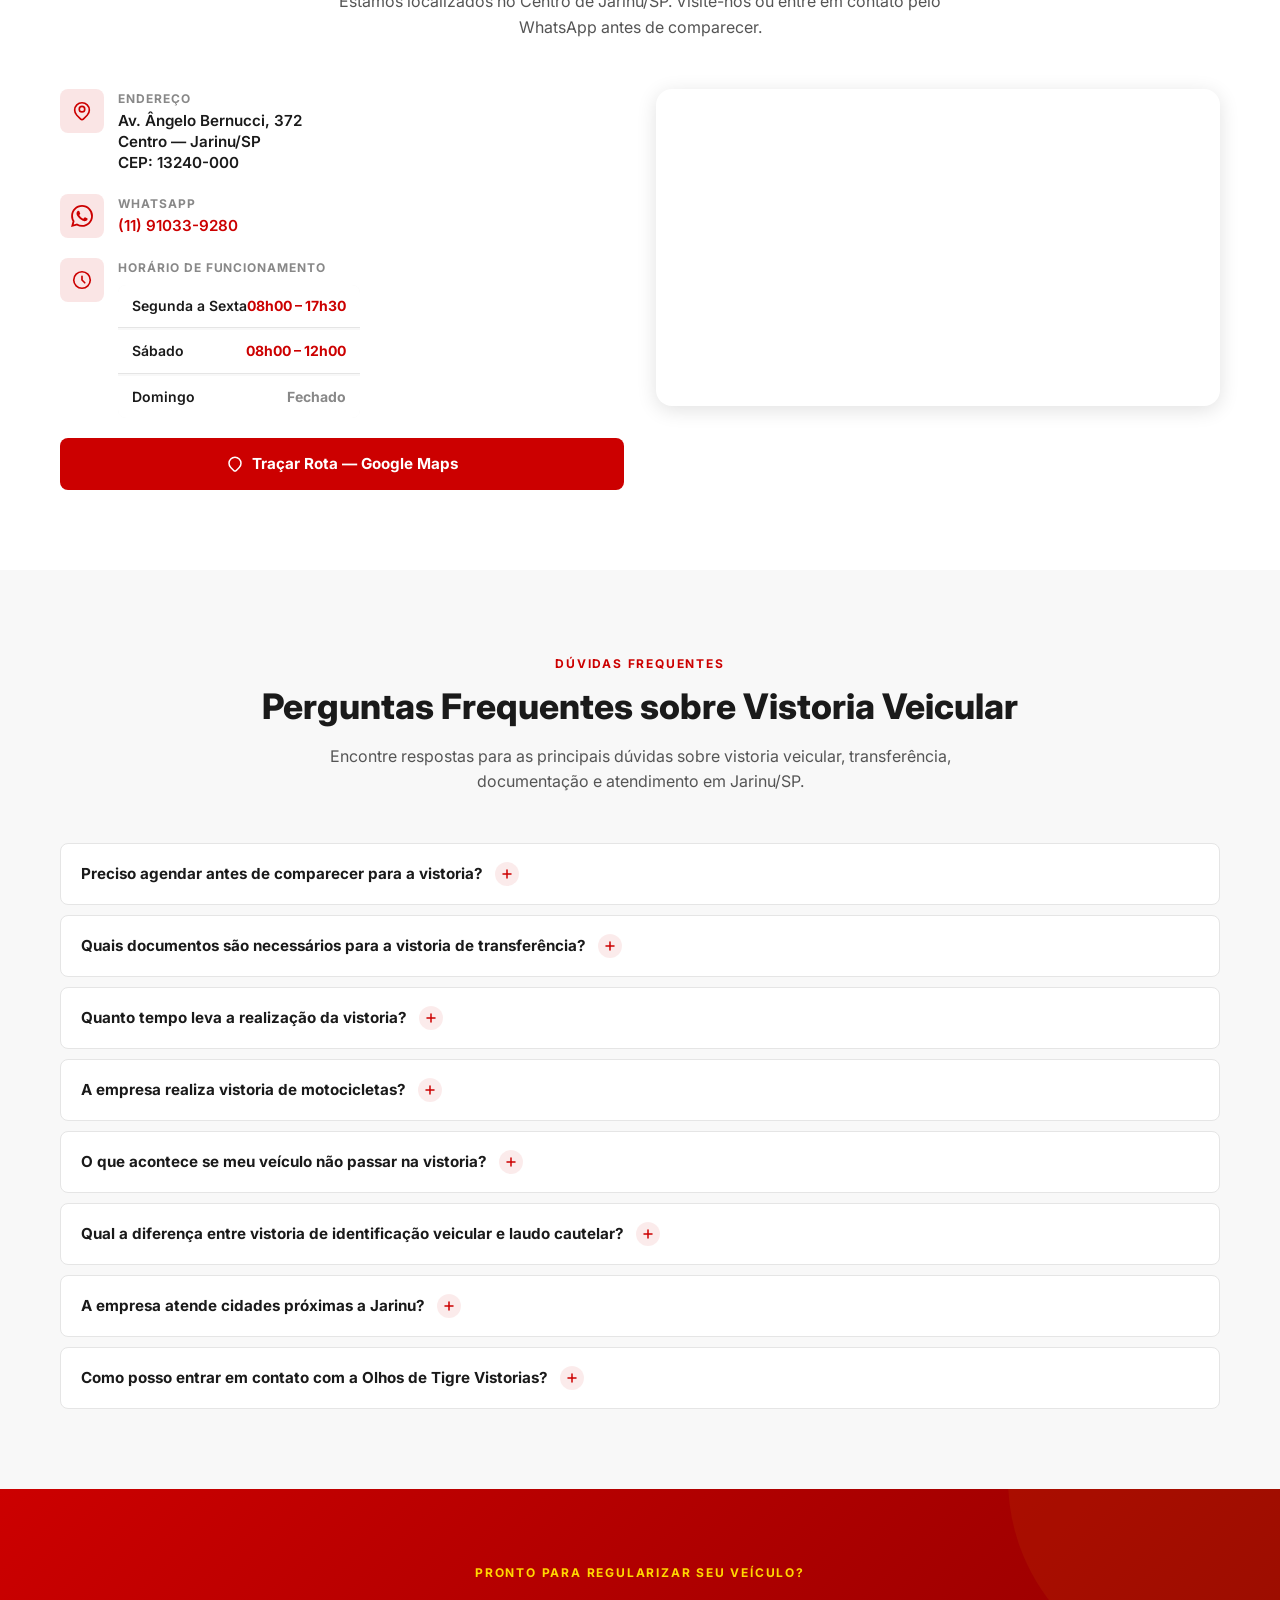
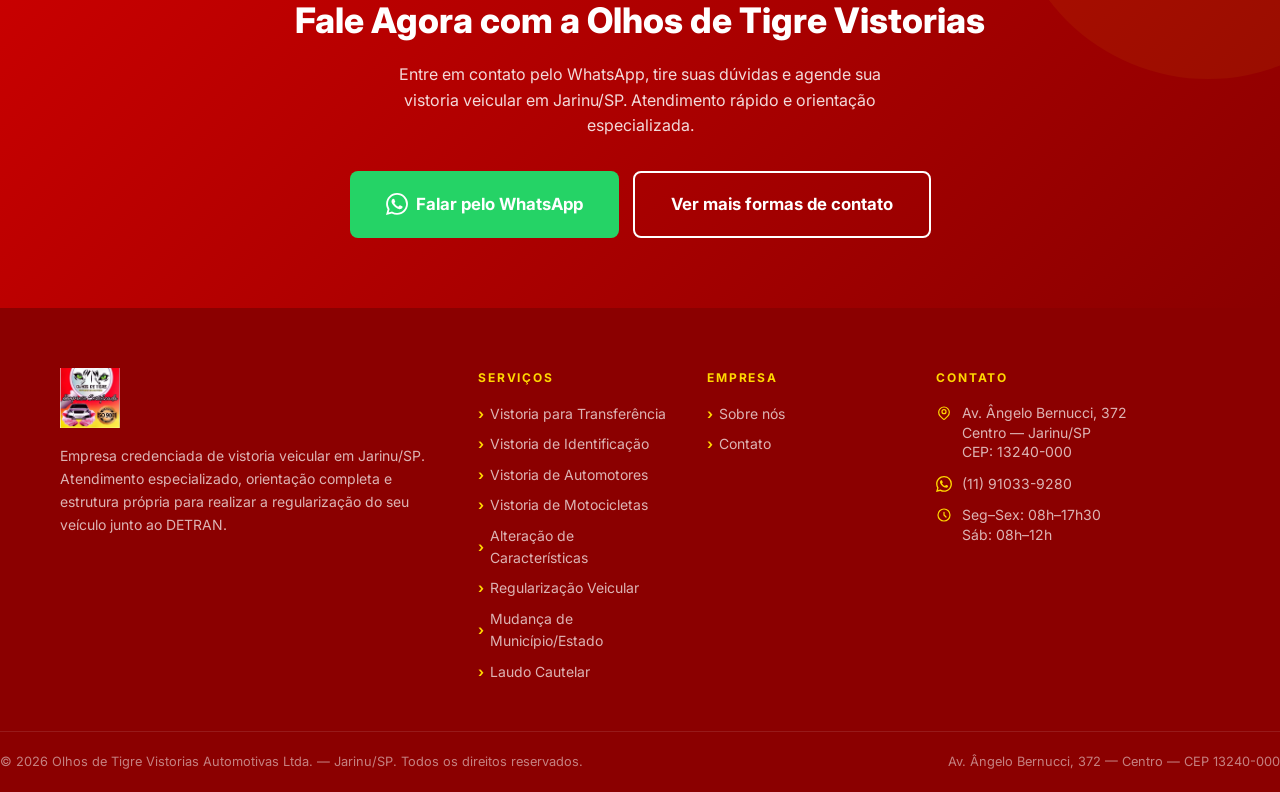
==== commit e88fe735: "Add files via upload" ====
--- a/index.html
+++ b/index.html
@@ -1,4 +1,4 @@
-<!DOCTYPE html>
+﻿<!DOCTYPE html>
 <html lang="pt-BR">
 <head>
   <meta charset="UTF-8">
@@ -24,22 +24,22 @@
   <meta name="twitter:description" content="Empresa credenciada de vistoria veicular em Jarinu/SP.">
   <meta name="twitter:image" content="https://olhosdetigrevistorias.com.br/assets/logo-olhos-de-tigre-vistorias-automotivas.jpg">
 
-  <!-- Favicon -->
-  <link rel="icon" type="image/jpeg" href="/assets/logo-olhos-de-tigre-vistorias-automotivas.jpg">
-  <link rel="apple-touch-icon" href="/assets/logo-olhos-de-tigre-vistorias-automotivas.jpg">
+  <!-- Favicon e Ícones -->
+  <link rel="icon" type="image/jpeg" href="assets/logo-olhos-de-tigre-vistorias-automotivas.jpg">
+  <link rel="apple-touch-icon" href="assets/logo-olhos-de-tigre-vistorias-automotivas.jpg">
 
   <!-- Performance -->
   <link rel="preconnect" href="https://fonts.googleapis.com">
   <link rel="preconnect" href="https://fonts.gstatic.com" crossorigin>
   <link href="https://fonts.googleapis.com/css2?family=Inter:wght@400;500;600;700;800&display=swap" rel="stylesheet">
-  <link rel="preconnect" href="https://www.google.com">
   <link rel="dns-prefetch" href="https://maps.googleapis.com">
 
-  <!-- Manifest -->
-  <link rel="manifest" href="/manifest.json">
+  <!-- Manifest PWA -->
+  <link rel="manifest" href="manifest.json">
   <meta name="theme-color" content="#CC0000">
 
-  <link rel="stylesheet" href="/css/style.css">
+  <!-- Estilos -->
+  <link rel="stylesheet" href="css/style.css">
 
   <!-- JSON-LD Dados Estruturados -->
   <script type="application/ld+json">
@@ -53,7 +53,7 @@
         "legalName": "Olhos de Tigre Vistorias Automotivas Ltda.",
         "description": "Empresa credenciada de vistoria veicular em Jarinu/SP. Realizamos vistoria para transferência, identificação veicular, regularização, alteração de características e vistoria de motocicletas.",
         "url": "https://olhosdetigrevistorias.com.br",
-        "telephone": "+55-11-94444-5555",
+        "telephone": "+55-11-91033-9280",
         "email": "contato@olhosdetigrevistorias.com.br",
         "address": {
           "@type": "PostalAddress",
@@ -86,10 +86,7 @@
         "areaServed": ["Jarinu", "Atibaia", "Bragança Paulista", "Campo Limpo Paulista", "Jundiaí"],
         "hasMap": "https://maps.google.com/?q=Olhos+de+Tigre+Vistorias+Automotivas+Jarinu+SP",
         "image": "https://olhosdetigrevistorias.com.br/assets/logo-olhos-de-tigre-vistorias-automotivas.jpg",
-        "logo": "https://olhosdetigrevistorias.com.br/assets/logo-olhos-de-tigre-vistorias-automotivas.jpg",
-        "sameAs": [
-          "https://www.google.com/maps?q=Olhos+de+Tigre+Vistorias+Automotivas+Jarinu"
-        ]
+        "logo": "https://olhosdetigrevistorias.com.br/assets/logo-olhos-de-tigre-vistorias-automotivas.jpg"
       },
       {
         "@type": "WebSite",
@@ -99,20 +96,6 @@
         "description": "Site oficial da Olhos de Tigre Vistorias Automotivas em Jarinu/SP",
         "publisher": { "@id": "https://olhosdetigrevistorias.com.br/#business" },
         "inLanguage": "pt-BR"
-      },
-      {
-        "@type": "Organization",
-        "@id": "https://olhosdetigrevistorias.com.br/#org",
-        "name": "Olhos de Tigre Vistorias Automotivas",
-        "url": "https://olhosdetigrevistorias.com.br",
-        "logo": "https://olhosdetigrevistorias.com.br/assets/logo-olhos-de-tigre-vistorias-automotivas.jpg",
-        "contactPoint": {
-          "@type": "ContactPoint",
-          "telephone": "+55-11-94444-5555",
-          "contactType": "customer service",
-          "areaServed": "BR",
-          "availableLanguage": "Portuguese"
-        }
       }
     ]
   }
@@ -124,8 +107,8 @@
   <header class="header" role="banner">
     <div class="container">
       <div class="header__inner">
-        <a href="/" class="header__logo" aria-label="Olhos de Tigre Vistorias Automotivas - Página inicial">
-          <img src="/assets/logo-olhos-de-tigre-vistorias-automotivas.jpg"
+        <a href="index.html" class="header__logo" aria-label="Olhos de Tigre Vistorias Automotivas - Página inicial">
+          <img src="assets/logo-olhos-de-tigre-vistorias-automotivas.jpg"
                alt="Logo Olhos de Tigre Vistorias Automotivas - Jarinu/SP"
                width="52" height="52"
                loading="eager">
@@ -137,7 +120,7 @@
 
         <nav class="nav" role="navigation" aria-label="Menu principal">
           <div class="nav__item">
-            <a href="/" class="nav__link active">Início</a>
+            <a href="index.html" class="nav__link active">Início</a>
           </div>
           <div class="nav__item nav__dropdown">
             <button class="nav__link nav__dropdown-toggle" aria-haspopup="true" aria-expanded="false">
@@ -147,26 +130,26 @@
               </svg>
             </button>
             <div class="nav__dropdown-menu" role="menu">
-              <a href="/vistoria-veicular-transferencia.html" role="menuitem">Vistoria para Transferência</a>
-              <a href="/vistoria-identificacao-veicular.html" role="menuitem">Vistoria de Identificação Veicular</a>
-              <a href="/vistoria-veiculos-automotores.html" role="menuitem">Vistoria de Veículos Automotores</a>
-              <a href="/vistoria-motocicletas.html" role="menuitem">Vistoria de Motocicletas</a>
-              <a href="/vistoria-alteracao-caracteristicas.html" role="menuitem">Vistoria para Alteração de Características</a>
-              <a href="/vistoria-regularizacao-veicular.html" role="menuitem">Vistoria para Regularização Veicular</a>
-              <a href="/vistoria-mudanca-municipio-estado.html" role="menuitem">Vistoria — Mudança de Município/Estado</a>
-              <a href="/laudo-cautelar.html" role="menuitem">Laudo Cautelar</a>
+              <a href="vistoria-veicular-transferencia.html" role="menuitem">Vistoria para Transferência</a>
+              <a href="vistoria-identificacao-veicular.html" role="menuitem">Vistoria de Identificação Veicular</a>
+              <a href="vistoria-veiculos-automotores.html" role="menuitem">Vistoria de Veículos Automotores</a>
+              <a href="vistoria-motocicletas.html" role="menuitem">Vistoria de Motocicletas</a>
+              <a href="vistoria-alteracao-caracteristicas.html" role="menuitem">Vistoria para Alteração de Características</a>
+              <a href="vistoria-regularizacao-veicular.html" role="menuitem">Vistoria para Regularização Veicular</a>
+              <a href="vistoria-mudanca-municipio-estado.html" role="menuitem">Vistoria — Mudança de Município/Estado</a>
+              <a href="laudo-cautelar.html" role="menuitem">Laudo Cautelar</a>
             </div>
           </div>
           <div class="nav__item">
-            <a href="/sobre.html" class="nav__link">Sobre</a>
+            <a href="sobre.html" class="nav__link">Sobre</a>
           </div>
           <div class="nav__item">
-            <a href="/contato.html" class="nav__link">Contato</a>
+            <a href="contato.html" class="nav__link">Contato</a>
           </div>
         </nav>
 
         <div class="header__cta">
-          <a href="https://wa.me/5511944445555?text=Ol%C3%A1%21+Encontrei+a+Olhos+de+Tigre+Vistorias+pelo+site+e+gostaria+de+informa%C3%A7%C3%B5es+sobre+vistoria+veicular."
+          <a href="https://wa.me/5511910339280?text=Ol%C3%A1%21+Encontrei+a+Olhos+de+Tigre+Vistorias+pelo+site+e+gostaria+de+informa%C3%A7%C3%B5es+sobre+vistoria+veicular."
              class="btn btn--wa"
              target="_blank"
              rel="noopener noreferrer"
@@ -190,31 +173,31 @@
   <nav class="mobile-menu" id="mobileMenu" aria-label="Menu mobile" role="navigation">
     <div class="mobile-menu__group">
       <div class="mobile-menu__title">Navegação</div>
-      <a href="/" class="mobile-menu__link">
+      <a href="index.html" class="mobile-menu__link">
         <svg width="16" height="16" fill="none" viewBox="0 0 24 24" stroke="currentColor" aria-hidden="true"><path stroke-linecap="round" stroke-linejoin="round" stroke-width="2" d="M3 12l2-2m0 0l7-7 7 7M5 10v10a1 1 0 001 1h3m10-11l2 2m-2-2v10a1 1 0 01-1 1h-3m-6 0a1 1 0 001-1v-4a1 1 0 011-1h2a1 1 0 011 1v4a1 1 0 001 1m-6 0h6"/></svg>
         Início
       </a>
-      <a href="/sobre.html" class="mobile-menu__link">
+      <a href="sobre.html" class="mobile-menu__link">
         <svg width="16" height="16" fill="none" viewBox="0 0 24 24" stroke="currentColor" aria-hidden="true"><path stroke-linecap="round" stroke-linejoin="round" stroke-width="2" d="M13 16h-1v-4h-1m1-4h.01M21 12a9 9 0 11-18 0 9 9 0 0118 0z"/></svg>
         Sobre a Empresa
       </a>
-      <a href="/contato.html" class="mobile-menu__link">
+      <a href="contato.html" class="mobile-menu__link">
         <svg width="16" height="16" fill="none" viewBox="0 0 24 24" stroke="currentColor" aria-hidden="true"><path stroke-linecap="round" stroke-linejoin="round" stroke-width="2" d="M17.657 16.657L13.414 20.9a1.998 1.998 0 01-2.827 0l-4.244-4.243a8 8 0 1111.314 0z"/></svg>
         Contato e Localização
       </a>
     </div>
     <div class="mobile-menu__group">
       <div class="mobile-menu__title">Nossos Serviços</div>
-      <a href="/vistoria-veicular-transferencia.html" class="mobile-menu__link">Vistoria para Transferência</a>
-      <a href="/vistoria-identificacao-veicular.html" class="mobile-menu__link">Vistoria de Identificação Veicular</a>
-      <a href="/vistoria-veiculos-automotores.html" class="mobile-menu__link">Vistoria de Veículos Automotores</a>
-      <a href="/vistoria-motocicletas.html" class="mobile-menu__link">Vistoria de Motocicletas</a>
-      <a href="/vistoria-alteracao-caracteristicas.html" class="mobile-menu__link">Vistoria para Alteração de Características</a>
-      <a href="/vistoria-regularizacao-veicular.html" class="mobile-menu__link">Vistoria para Regularização Veicular</a>
-      <a href="/vistoria-mudanca-municipio-estado.html" class="mobile-menu__link">Vistoria — Mudança de Município/Estado</a>
-      <a href="/laudo-cautelar.html" class="mobile-menu__link">Laudo Cautelar</a>
+      <a href="vistoria-veicular-transferencia.html" class="mobile-menu__link">Vistoria para Transferência</a>
+      <a href="vistoria-identificacao-veicular.html" class="mobile-menu__link">Vistoria de Identificação Veicular</a>
+      <a href="vistoria-veiculos-automotores.html" class="mobile-menu__link">Vistoria de Veículos Automotores</a>
+      <a href="vistoria-motocicletas.html" class="mobile-menu__link">Vistoria de Motocicletas</a>
+      <a href="vistoria-alteracao-caracteristicas.html" class="mobile-menu__link">Vistoria para Alteração de Características</a>
+      <a href="vistoria-regularizacao-veicular.html" class="mobile-menu__link">Vistoria para Regularização Veicular</a>
+      <a href="vistoria-mudanca-municipio-estado.html" class="mobile-menu__link">Vistoria — Mudança de Município/Estado</a>
+      <a href="laudo-cautelar.html" class="mobile-menu__link">Laudo Cautelar</a>
     </div>
-    <a href="https://wa.me/5511944445555?text=Ol%C3%A1%21+Encontrei+a+Olhos+de+Tigre+Vistorias+pelo+site+e+gostaria+de+informa%C3%A7%C3%B5es+sobre+vistoria+veicular."
+    <a href="https://wa.me/5511910339280?text=Ol%C3%A1%21+Encontrei+a+Olhos+de+Tigre+Vistorias+pelo+site+e+gostaria+de+informa%C3%A7%C3%B5es+sobre+vistoria+veicular."
        class="mobile-menu__wa"
        target="_blank"
        rel="noopener noreferrer">
@@ -228,7 +211,7 @@
     <!-- ===== HERO ===== -->
     <section class="hero" aria-label="Bem-vindo à Olhos de Tigre Vistorias">
       <div class="hero__bg">
-        <img src="/assets/interior-vistoria-olhos-de-tigre-jarinu.jpg"
+        <img src="assets/interior-vistoria-olhos-de-tigre-jarinu.jpg"
              alt="Interior da Olhos de Tigre Vistorias Automotivas em Jarinu — veículos na área de vistoria"
              width="1200" height="675"
              loading="eager"
@@ -248,7 +231,7 @@
             Precisando realizar a vistoria do seu veículo? Conte com a Olhos de Tigre Vistorias Automotivas em Jarinu/SP. Atendimento profissional, orientação especializada e agilidade no processo de regularização junto ao DETRAN.
           </p>
           <div class="hero__buttons">
-            <a href="https://wa.me/5511944445555?text=Ol%C3%A1%21+Encontrei+a+Olhos+de+Tigre+Vistorias+pelo+site+e+gostaria+de+agendar+uma+vistoria+veicular."
+            <a href="https://wa.me/5511910339280?text=Ol%C3%A1%21+Encontrei+a+Olhos+de+Tigre+Vistorias+pelo+site+e+gostaria+de+agendar+uma+vistoria+veicular."
                class="btn btn--wa btn--lg"
                target="_blank"
                rel="noopener noreferrer"
@@ -295,7 +278,7 @@
             </div>
             <h3 class="service-card__title">Vistoria para Transferência</h3>
             <p class="service-card__desc">Vistoria obrigatória para transferência de propriedade de veículos no DETRAN-SP. Necessária na compra e venda de automóveis usados.</p>
-            <a href="/vistoria-veicular-transferencia.html" class="service-card__link" aria-label="Saiba mais sobre Vistoria para Transferência">
+            <a href="vistoria-veicular-transferencia.html" class="service-card__link" aria-label="Saiba mais sobre Vistoria para Transferência">
               Saiba mais
               <svg width="14" height="14" fill="none" viewBox="0 0 24 24" stroke="currentColor" stroke-width="2.5" aria-hidden="true"><path stroke-linecap="round" stroke-linejoin="round" d="M9 5l7 7-7 7"/></svg>
             </a>
@@ -307,7 +290,7 @@
             </div>
             <h3 class="service-card__title">Vistoria de Identificação Veicular</h3>
             <p class="service-card__desc">Verificação dos elementos de identificação do veículo (chassi, motor, placas). Exigida pelo DETRAN em diversos procedimentos administrativos.</p>
-            <a href="/vistoria-identificacao-veicular.html" class="service-card__link" aria-label="Saiba mais sobre Vistoria de Identificação Veicular">
+            <a href="vistoria-identificacao-veicular.html" class="service-card__link" aria-label="Saiba mais sobre Vistoria de Identificação Veicular">
               Saiba mais
               <svg width="14" height="14" fill="none" viewBox="0 0 24 24" stroke="currentColor" stroke-width="2.5" aria-hidden="true"><path stroke-linecap="round" stroke-linejoin="round" d="M9 5l7 7-7 7"/></svg>
             </a>
@@ -319,7 +302,7 @@
             </div>
             <h3 class="service-card__title">Vistoria de Veículos Automotores</h3>
             <p class="service-card__desc">Vistoria completa para automóveis, caminhonetes e utilitários. Atendemos todos os tipos de veículos leves conforme exigências do DETRAN.</p>
-            <a href="/vistoria-veiculos-automotores.html" class="service-card__link" aria-label="Saiba mais sobre Vistoria de Veículos Automotores">
+            <a href="vistoria-veiculos-automotores.html" class="service-card__link" aria-label="Saiba mais sobre Vistoria de Veículos Automotores">
               Saiba mais
               <svg width="14" height="14" fill="none" viewBox="0 0 24 24" stroke="currentColor" stroke-width="2.5" aria-hidden="true"><path stroke-linecap="round" stroke-linejoin="round" d="M9 5l7 7-7 7"/></svg>
             </a>
@@ -331,7 +314,7 @@
             </div>
             <h3 class="service-card__title">Vistoria de Motocicletas</h3>
             <p class="service-card__desc">Vistoria especializada para motocicletas, motonetas e ciclomotores. Atendemos transferência, regularização e demais procedimentos junto ao DETRAN.</p>
-            <a href="/vistoria-motocicletas.html" class="service-card__link" aria-label="Saiba mais sobre Vistoria de Motocicletas">
+            <a href="vistoria-motocicletas.html" class="service-card__link" aria-label="Saiba mais sobre Vistoria de Motocicletas">
               Saiba mais
               <svg width="14" height="14" fill="none" viewBox="0 0 24 24" stroke="currentColor" stroke-width="2.5" aria-hidden="true"><path stroke-linecap="round" stroke-linejoin="round" d="M9 5l7 7-7 7"/></svg>
             </a>
@@ -343,7 +326,7 @@
             </div>
             <h3 class="service-card__title">Vistoria para Alteração de Características</h3>
             <p class="service-card__desc">Obrigatória quando há alteração nas características originais do veículo, como mudança de cor, motor, carroceria ou outros itens registrados.</p>
-            <a href="/vistoria-alteracao-caracteristicas.html" class="service-card__link" aria-label="Saiba mais sobre Vistoria para Alteração de Características">
+            <a href="vistoria-alteracao-caracteristicas.html" class="service-card__link" aria-label="Saiba mais sobre Vistoria para Alteração de Características">
               Saiba mais
               <svg width="14" height="14" fill="none" viewBox="0 0 24 24" stroke="currentColor" stroke-width="2.5" aria-hidden="true"><path stroke-linecap="round" stroke-linejoin="round" d="M9 5l7 7-7 7"/></svg>
             </a>
@@ -355,7 +338,7 @@
             </div>
             <h3 class="service-card__title">Vistoria para Regularização Veicular</h3>
             <p class="service-card__desc">Auxílio na regularização de veículos com pendências documentais. Orientação sobre o processo junto ao DETRAN-SP para normalização do registro.</p>
-            <a href="/vistoria-regularizacao-veicular.html" class="service-card__link" aria-label="Saiba mais sobre Vistoria para Regularização Veicular">
+            <a href="vistoria-regularizacao-veicular.html" class="service-card__link" aria-label="Saiba mais sobre Vistoria para Regularização Veicular">
               Saiba mais
               <svg width="14" height="14" fill="none" viewBox="0 0 24 24" stroke="currentColor" stroke-width="2.5" aria-hidden="true"><path stroke-linecap="round" stroke-linejoin="round" d="M9 5l7 7-7 7"/></svg>
             </a>
@@ -367,7 +350,7 @@
             </div>
             <h3 class="service-card__title">Vistoria — Mudança de Município/Estado</h3>
             <p class="service-card__desc">Vistoria exigida quando o proprietário transfere a base do veículo para outro município ou estado, com atualização do registro no DETRAN.</p>
-            <a href="/vistoria-mudanca-municipio-estado.html" class="service-card__link" aria-label="Saiba mais sobre Vistoria para Mudança de Município ou Estado">
+            <a href="vistoria-mudanca-municipio-estado.html" class="service-card__link" aria-label="Saiba mais sobre Vistoria para Mudança de Município ou Estado">
               Saiba mais
               <svg width="14" height="14" fill="none" viewBox="0 0 24 24" stroke="currentColor" stroke-width="2.5" aria-hidden="true"><path stroke-linecap="round" stroke-linejoin="round" d="M9 5l7 7-7 7"/></svg>
             </a>
@@ -379,7 +362,7 @@
             </div>
             <h3 class="service-card__title">Laudo Cautelar</h3>
             <p class="service-card__desc">Análise detalhada do veículo para compra segura. Verificação de sinistros, adulterações e histórico. Essencial antes de adquirir um veículo usado.</p>
-            <a href="/laudo-cautelar.html" class="service-card__link" aria-label="Saiba mais sobre Laudo Cautelar">
+            <a href="laudo-cautelar.html" class="service-card__link" aria-label="Saiba mais sobre Laudo Cautelar">
               Saiba mais
               <svg width="14" height="14" fill="none" viewBox="0 0 24 24" stroke="currentColor" stroke-width="2.5" aria-hidden="true"><path stroke-linecap="round" stroke-linejoin="round" d="M9 5l7 7-7 7"/></svg>
             </a>
@@ -444,7 +427,7 @@
               <svg width="26" height="26" fill="none" viewBox="0 0 24 24" stroke="currentColor" stroke-width="1.8"><path stroke-linecap="round" stroke-linejoin="round" d="M9 12l2 2 4-4M7.835 4.697a3.42 3.42 0 001.946-.806 3.42 3.42 0 014.438 0 3.42 3.42 0 001.946.806 3.42 3.42 0 013.138 3.138 3.42 3.42 0 00.806 1.946 3.42 3.42 0 010 4.438 3.42 3.42 0 00-.806 1.946 3.42 3.42 0 01-3.138 3.138 3.42 3.42 0 00-1.946.806 3.42 3.42 0 01-4.438 0 3.42 3.42 0 00-1.946-.806 3.42 3.42 0 01-3.138-3.138 3.42 3.42 0 00-.806-1.946 3.42 3.42 0 010-4.438 3.42 3.42 0 00.806-1.946 3.42 3.42 0 013.138-3.138z"/></svg>
             </div>
             <h3 class="feature-item__title">Empresa Certificada</h3>
-            <p class="feature-item__desc">A Olhos de Tigre Vistorias possui certificação e opera seguindo padrões de qualidade no atendimento e execução das vistorias automotivas.</p>
+            <p class="feature-item__desc">A Olhos de Tigre Vistorias possui certificação ISO 9001 e opera seguindo padrões de qualidade rigorosos no atendimento e execução das vistorias automotivas.</p>
           </div>
 
         </div>
@@ -461,7 +444,7 @@
         </div>
         <div class="estrutura-grid">
           <div class="estrutura-img reveal reveal-delay-1">
-            <img src="/assets/interior-vistoria-olhos-de-tigre-jarinu.jpg"
+            <img src="assets/interior-vistoria-olhos-de-tigre-jarinu.jpg"
                  alt="Interior da Olhos de Tigre Vistorias — área de vistoria com demarcações amarelas no piso, moto e carro posicionados para inspeção"
                  width="800" height="450"
                  loading="lazy">
@@ -471,7 +454,7 @@
             <h3 style="font-size: 1.3rem; font-weight: 800; color: var(--cor-primaria);">Preparados para realizar a vistoria do seu veículo</h3>
             <p style="color: var(--cor-texto-claro); line-height: 1.75;">Nosso espaço conta com área específica para posicionamento e inspeção de veículos, incluindo automóveis e motocicletas. O ambiente é organizado, com demarcações no piso para garantir um atendimento padronizado.</p>
             <p style="color: var(--cor-texto-claro); line-height: 1.75;">Atendemos os moradores de Jarinu e cidades da região, como Atibaia, Bragança Paulista e Campo Limpo Paulista, com orientação completa sobre os procedimentos necessários no DETRAN-SP.</p>
-            <a href="https://wa.me/5511944445555?text=Ol%C3%A1%21+Gostaria+de+agendar+uma+vistoria+veicular+na+Olhos+de+Tigre."
+            <a href="https://wa.me/5511910339280?text=Ol%C3%A1%21+Gostaria+de+agendar+uma+vistoria+veicular+na+Olhos+de+Tigre."
                class="btn btn--red"
                target="_blank"
                rel="noopener noreferrer"
@@ -578,7 +561,7 @@
         </div>
         <div class="reviews-cta reveal" style="margin-top: 32px; text-align: center;">
           <p style="color: var(--cor-texto-claro); margin-bottom: 16px; font-size: 0.9rem;">
-            <strong>Nota:</strong> As avaliações acima são representativas do tipo de feedback recebido. Consulte as avaliações verificadas diretamente no Google.
+            Consulte as avaliações verificadas diretamente no Google Maps.
           </p>
           <a href="https://www.google.com/maps/search/Olhos+de+Tigre+Vistorias+Automotivas+Jarinu"
              class="btn btn--red"
@@ -624,8 +607,8 @@
               <div>
                 <div class="info-item__label">WhatsApp</div>
                 <div class="info-item__value">
-                  <a href="https://wa.me/5511944445555?text=Ol%C3%A1%21+Encontrei+a+Olhos+de+Tigre+Vistorias+pelo+site+e+gostaria+de+informa%C3%A7%C3%B5es."
-                     target="_blank" rel="noopener noreferrer">(11) 94444-5555</a>
+                  <a href="https://wa.me/5511910339280?text=Ol%C3%A1%21+Encontrei+a+Olhos+de+Tigre+Vistorias+pelo+site+e+gostaria+de+informa%C3%A7%C3%B5es."
+                     target="_blank" rel="noopener noreferrer">(11) 91033-9280</a>
                 </div>
               </div>
             </div>
@@ -713,7 +696,7 @@
             </button>
             <div class="faq-answer" id="faq-2" role="region">
               <div class="faq-answer__inner">
-                Para a vistoria de transferência de veículo, geralmente são necessários: CRV (Certificado de Registro de Veículo) ou DUT, CNH do proprietário, CPF e documento de compra e venda (nota fiscal ou contrato). Os documentos exatos podem variar. Recomendamos confirmar pelo WhatsApp antes do atendimento.
+                Para a vistoria de transferência de veículo, geralmente são necessários: CRV (Certificado de Registro de Veículo) ou ATPV-e, CNH do proprietário, CPF e comprovante de endereço. Recomendamos confirmar pelo WhatsApp antes do atendimento.
               </div>
             </div>
           </div>
@@ -727,7 +710,7 @@
             </button>
             <div class="faq-answer" id="faq-3" role="region">
               <div class="faq-answer__inner">
-                O tempo de realização da vistoria varia conforme o tipo de serviço e as condições do veículo. Em geral, as vistorias são ágeis. Após a vistoria, orientamos sobre os próximos passos no DETRAN, que tem seus próprios prazos de processamento.
+                O tempo de realização da vistoria varia de 15 a 25 minutos na maioria dos casos. Após a vistoria, o laudo é emitido eletronicamente e fica disponível de imediato no sistema do DETRAN-SP.
               </div>
             </div>
           </div>
@@ -741,7 +724,7 @@
             </button>
             <div class="faq-answer" id="faq-4" role="region">
               <div class="faq-answer__inner">
-                Sim! A Olhos de Tigre Vistorias realiza vistoria de motocicletas, motonetas e ciclomotores. Contamos com espaço dedicado para o posicionamento e inspeção de motos. Atendemos transferência, identificação veicular, regularização e demais tipos de vistoria para motocicletas.
+                Sim! A Olhos de Tigre Vistorias conta com baia exclusiva com piso demarcado para o posicionamento e inspeção segura de motos, motonetas e ciclomotores.
               </div>
             </div>
           </div>
@@ -755,7 +738,7 @@
             </button>
             <div class="faq-answer" id="faq-5" role="region">
               <div class="faq-answer__inner">
-                Em caso de reprovação, nossa equipe orienta sobre as razões e os passos necessários para corrigir as pendências identificadas. Após as correções, é possível agendar nova vistoria. Nossa equipe está disponível para esclarecer todas as dúvidas durante o processo.
+                Em caso de apontamento ou pendência, nossa equipe orienta exatamente quais correções são necessárias (como troca de lâmpada, remoção de insulfilm irregular ou limpeza de motor). Após o ajuste, realiza-se a revistoria para aprovação.
               </div>
             </div>
           </div>
@@ -769,7 +752,7 @@
             </button>
             <div class="faq-answer" id="faq-6" role="region">
               <div class="faq-answer__inner">
-                A <strong>vistoria de identificação veicular</strong> é um procedimento administrativo exigido pelo DETRAN para confirmar os dados de identificação do veículo (chassi, motor, placas). O <strong>laudo cautelar</strong> é um serviço particular, voltado para compradores de veículos usados que desejam uma análise detalhada antes da compra, verificando histórico de sinistros e adulterações. São serviços diferentes, com finalidades distintas.
+                A <strong>vistoria de identificação veicular</strong> é o procedimento oficial exigido pelo DETRAN-SP para transferências e regularizações. O <strong>laudo cautelar</strong> é uma perícia particular detalhada para compra segura, que investiga integridade de longarinas, espessura de pintura e histórico de leilões.
               </div>
             </div>
           </div>
@@ -783,7 +766,7 @@
             </button>
             <div class="faq-answer" id="faq-7" role="region">
               <div class="faq-answer__inner">
-                Sim! Atendemos clientes de Jarinu e cidades próximas, como Atibaia, Bragança Paulista, Campo Limpo Paulista e Jundiaí. Nosso endereço é de fácil acesso pela rodovia. Entre em contato pelo WhatsApp para confirmar a melhor forma de chegar até nós.
+                Sim! Como nosso laudo é integrado ao sistema estadual do DETRAN-SP, atendemos regularmente clientes de Atibaia, Bragança Paulista, Campo Limpo Paulista, Várzea Paulista e Jundiaí.
               </div>
             </div>
           </div>
@@ -797,7 +780,7 @@
             </button>
             <div class="faq-answer" id="faq-8" role="region">
               <div class="faq-answer__inner">
-                A forma mais rápida é pelo nosso <strong>WhatsApp: (11) 94444-5555</strong>. Você também pode nos visitar pessoalmente na Av. Ângelo Bernucci, 372, Centro, Jarinu/SP, de segunda a sexta das 08h às 17h30 e sábados das 08h às 12h.
+                A forma mais rápida é pelo nosso <strong>WhatsApp: (11) 91033-9280</strong>. Você também pode nos visitar na Av. Ângelo Bernucci, 372, Centro, Jarinu/SP, de segunda a sexta das 08h às 17h30 e aos sábados das 08h às 12h.
               </div>
             </div>
           </div>
@@ -814,7 +797,7 @@
           <h2 class="cta-section__title" id="cta-titulo">Fale Agora com a Olhos de Tigre Vistorias</h2>
           <p class="cta-section__subtitle">Entre em contato pelo WhatsApp, tire suas dúvidas e agende sua vistoria veicular em Jarinu/SP. Atendimento rápido e orientação especializada.</p>
           <div class="cta-section__buttons">
-            <a href="https://wa.me/5511944445555?text=Ol%C3%A1%21+Encontrei+a+Olhos+de+Tigre+Vistorias+pelo+site+e+gostaria+de+agendar+uma+vistoria+veicular."
+            <a href="https://wa.me/5511910339280?text=Ol%C3%A1%21+Encontrei+a+Olhos+de+Tigre+Vistorias+pelo+site+e+gostaria+de+agendar+uma+vistoria+veicular."
                class="btn btn--wa btn--lg"
                target="_blank"
                rel="noopener noreferrer"
@@ -822,7 +805,7 @@
               <svg width="22" height="22" viewBox="0 0 24 24" fill="currentColor" aria-hidden="true"><path d="M17.472 14.382c-.297-.149-1.758-.867-2.03-.967-.273-.099-.471-.148-.67.15-.197.297-.767.966-.94 1.164-.173.199-.347.223-.644.075-.297-.15-1.255-.463-2.39-1.475-.883-.788-1.48-1.761-1.653-2.059-.173-.297-.018-.458.13-.606.134-.133.298-.347.446-.52.149-.174.198-.298.298-.497.099-.198.05-.371-.025-.52-.075-.149-.669-1.612-.916-2.207-.242-.579-.487-.5-.669-.51-.173-.008-.371-.01-.57-.01-.198 0-.52.074-.792.372-.272.297-1.04 1.016-1.04 2.479 0 1.462 1.065 2.875 1.213 3.074.149.198 2.096 3.2 5.077 4.487.709.306 1.262.489 1.694.625.712.227 1.36.195 1.871.118.571-.085 1.758-.719 2.006-1.413.248-.694.248-1.289.173-1.413-.074-.124-.272-.198-.57-.347m-5.421 7.403h-.004a9.87 9.87 0 01-5.031-1.378l-.361-.214-3.741.982.998-3.648-.235-.374a9.86 9.86 0 01-1.51-5.26c.001-5.45 4.436-9.884 9.888-9.884 2.64 0 5.122 1.03 6.988 2.898a9.825 9.825 0 012.893 6.994c-.003 5.45-4.437 9.884-9.885 9.884m8.413-18.297A11.815 11.815 0 0012.05 0C5.495 0 .16 5.335.157 11.892c0 2.096.547 4.142 1.588 5.945L.057 24l6.305-1.654a11.882 11.882 0 005.683 1.448h.005c6.554 0 11.89-5.335 11.893-11.893a11.821 11.821 0 00-3.48-8.413z"/></svg>
               Falar pelo WhatsApp
             </a>
-            <a href="/contato.html" class="btn btn--outline btn--lg">
+            <a href="contato.html" class="btn btn--outline btn--lg">
               Ver mais formas de contato
             </a>
           </div>
@@ -838,7 +821,7 @@
       <div class="footer__grid">
         <div>
           <div class="footer__logo">
-            <img src="/assets/logo-olhos-de-tigre-vistorias-automotivas.jpg"
+            <img src="assets/logo-olhos-de-tigre-vistorias-automotivas.jpg"
                  alt="Olhos de Tigre Vistorias Automotivas"
                  width="60" height="60"
                  loading="lazy">
@@ -849,22 +832,22 @@
         <div>
           <h3 class="footer__title">Serviços</h3>
           <div class="footer__links">
-            <a href="/vistoria-veicular-transferencia.html" class="footer__link">Vistoria para Transferência</a>
-            <a href="/vistoria-identificacao-veicular.html" class="footer__link">Vistoria de Identificação</a>
-            <a href="/vistoria-veiculos-automotores.html" class="footer__link">Vistoria de Automotores</a>
-            <a href="/vistoria-motocicletas.html" class="footer__link">Vistoria de Motocicletas</a>
-            <a href="/vistoria-alteracao-caracteristicas.html" class="footer__link">Alteração de Características</a>
-            <a href="/vistoria-regularizacao-veicular.html" class="footer__link">Regularização Veicular</a>
-            <a href="/vistoria-mudanca-municipio-estado.html" class="footer__link">Mudança de Município/Estado</a>
-            <a href="/laudo-cautelar.html" class="footer__link">Laudo Cautelar</a>
+            <a href="vistoria-veicular-transferencia.html" class="footer__link">Vistoria para Transferência</a>
+            <a href="vistoria-identificacao-veicular.html" class="footer__link">Vistoria de Identificação</a>
+            <a href="vistoria-veiculos-automotores.html" class="footer__link">Vistoria de Automotores</a>
+            <a href="vistoria-motocicletas.html" class="footer__link">Vistoria de Motocicletas</a>
+            <a href="vistoria-alteracao-caracteristicas.html" class="footer__link">Alteração de Características</a>
+            <a href="vistoria-regularizacao-veicular.html" class="footer__link">Regularização Veicular</a>
+            <a href="vistoria-mudanca-municipio-estado.html" class="footer__link">Mudança de Município/Estado</a>
+            <a href="laudo-cautelar.html" class="footer__link">Laudo Cautelar</a>
           </div>
         </div>
 
         <div>
           <h3 class="footer__title">Empresa</h3>
           <div class="footer__links">
-            <a href="/sobre.html" class="footer__link">Sobre nós</a>
-            <a href="/contato.html" class="footer__link">Contato</a>
+            <a href="sobre.html" class="footer__link">Sobre nós</a>
+            <a href="contato.html" class="footer__link">Contato</a>
           </div>
         </div>
 
@@ -877,7 +860,7 @@
             </div>
             <div class="footer__contact-item">
               <svg width="16" height="16" viewBox="0 0 24 24" fill="currentColor" aria-hidden="true"><path d="M17.472 14.382c-.297-.149-1.758-.867-2.03-.967-.273-.099-.471-.148-.67.15-.197.297-.767.966-.94 1.164-.173.199-.347.223-.644.075-.297-.15-1.255-.463-2.39-1.475-.883-.788-1.48-1.761-1.653-2.059-.173-.297-.018-.458.13-.606.134-.133.298-.347.446-.52.149-.174.198-.298.298-.497.099-.198.05-.371-.025-.52-.075-.149-.669-1.612-.916-2.207-.242-.579-.487-.5-.669-.51-.173-.008-.371-.01-.57-.01-.198 0-.52.074-.792.372-.272.297-1.04 1.016-1.04 2.479 0 1.462 1.065 2.875 1.213 3.074.149.198 2.096 3.2 5.077 4.487.709.306 1.262.489 1.694.625.712.227 1.36.195 1.871.118.571-.085 1.758-.719 2.006-1.413.248-.694.248-1.289.173-1.413-.074-.124-.272-.198-.57-.347m-5.421 7.403h-.004a9.87 9.87 0 01-5.031-1.378l-.361-.214-3.741.982.998-3.648-.235-.374a9.86 9.86 0 01-1.51-5.26c.001-5.45 4.436-9.884 9.888-9.884 2.64 0 5.122 1.03 6.988 2.898a9.825 9.825 0 012.893 6.994c-.003 5.45-4.437 9.884-9.885 9.884m8.413-18.297A11.815 11.815 0 0012.05 0C5.495 0 .16 5.335.157 11.892c0 2.096.547 4.142 1.588 5.945L.057 24l6.305-1.654a11.882 11.882 0 005.683 1.448h.005c6.554 0 11.89-5.335 11.893-11.893a11.821 11.821 0 00-3.48-8.413z"/></svg>
-              <a href="https://wa.me/5511944445555" target="_blank" rel="noopener noreferrer" style="color: rgba(255,255,255,0.7);">(11) 94444-5555</a>
+              <a href="https://wa.me/5511910339280" target="_blank" rel="noopener noreferrer" style="color: rgba(255,255,255,0.7);">(11) 91033-9280</a>
             </div>
             <div class="footer__contact-item">
               <svg width="16" height="16" fill="none" viewBox="0 0 24 24" stroke="currentColor" stroke-width="1.8" aria-hidden="true"><path stroke-linecap="round" stroke-linejoin="round" d="M12 8v4l3 3m6-3a9 9 0 11-18 0 9 9 0 0118 0z"/></svg>
@@ -894,7 +877,7 @@
   </footer>
 
   <!-- ===== WHATSAPP FLUTUANTE ===== -->
-  <a href="https://wa.me/5511944445555?text=Ol%C3%A1%21+Encontrei+a+Olhos+de+Tigre+Vistorias+pelo+site+e+gostaria+de+informa%C3%A7%C3%B5es+sobre+vistoria+veicular."
+  <a href="https://wa.me/5511910339280?text=Ol%C3%A1%21+Encontrei+a+Olhos+de+Tigre+Vistorias+pelo+site+e+gostaria+de+informa%C3%A7%C3%B5es+sobre+vistoria+veicular."
      class="whatsapp-float"
      target="_blank"
      rel="noopener noreferrer"
@@ -906,9 +889,6 @@
     </svg>
   </a>
 
-  <script>
-    document.getElementById('ano').textContent = new Date().getFullYear();
-  </script>
-  <script src="/js/main.js" defer></script>
+  <script src="js/main.js" defer></script>
 </body>
 </html>
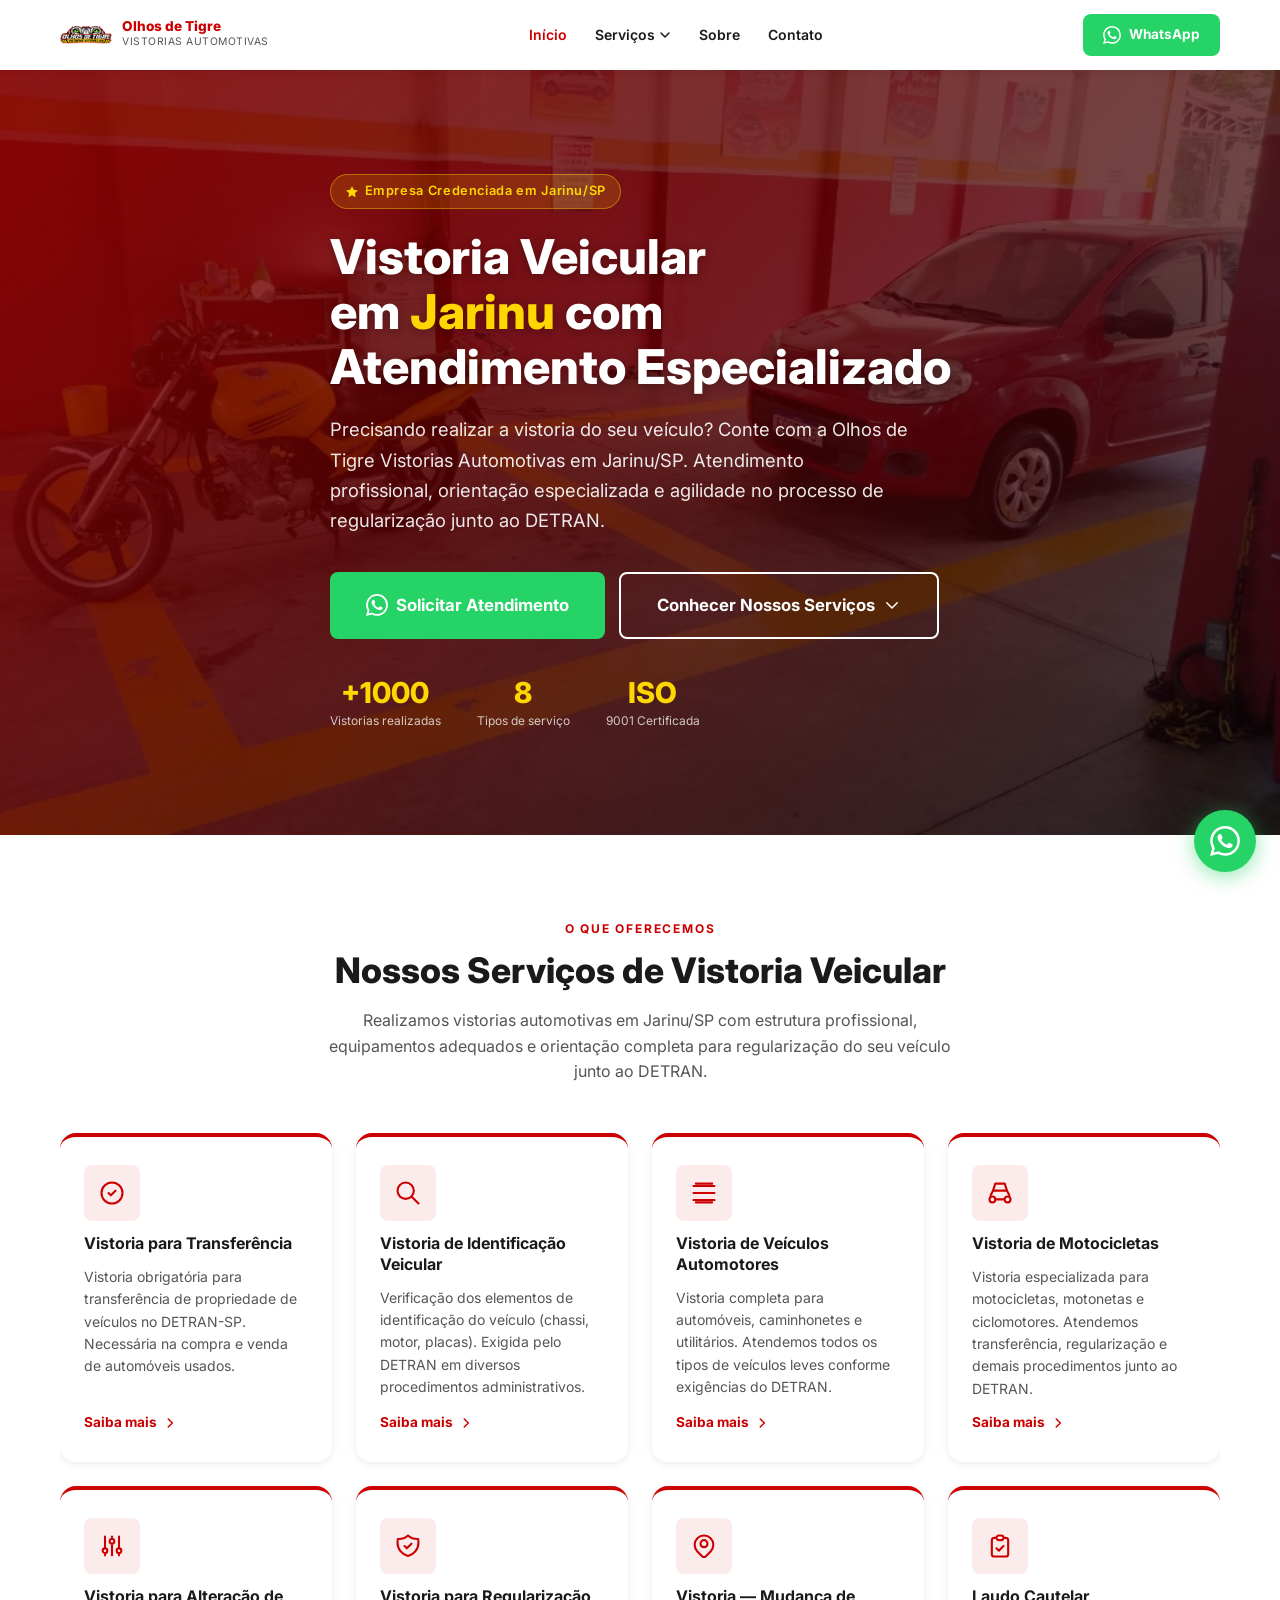
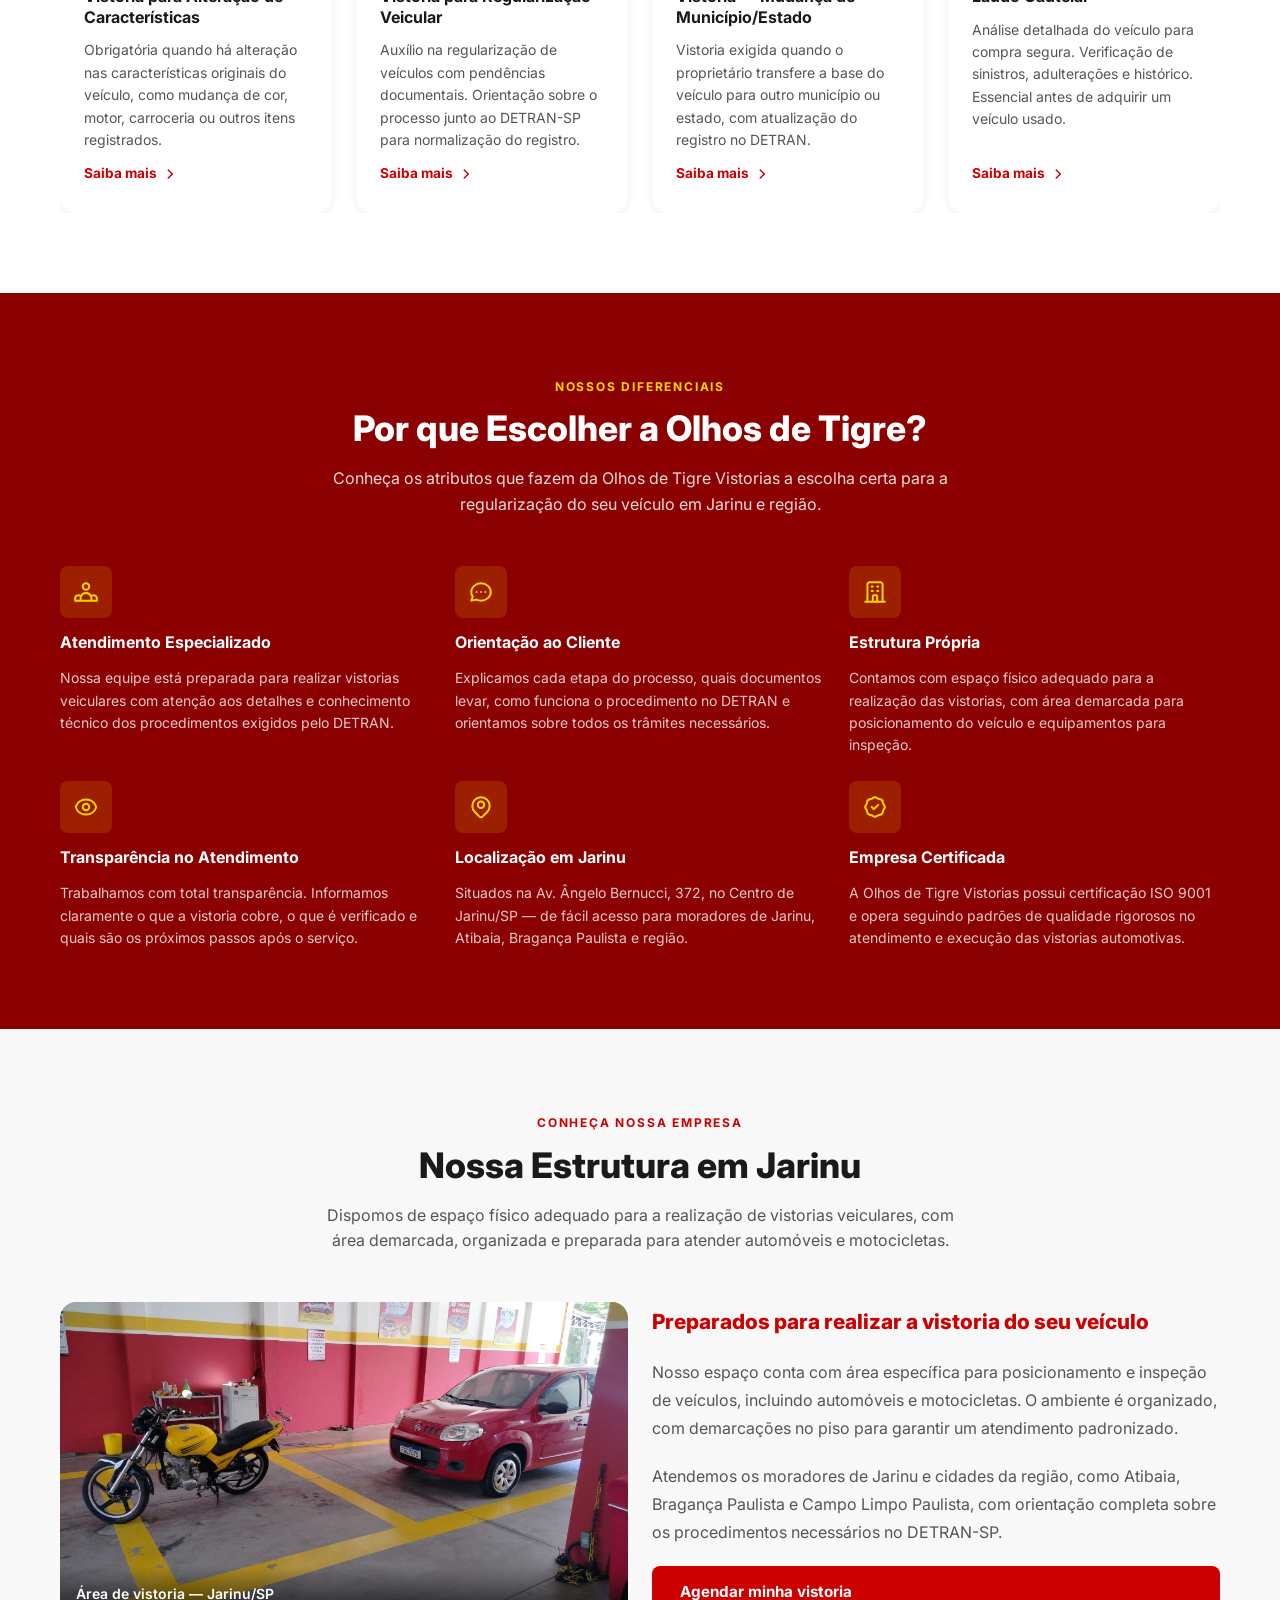
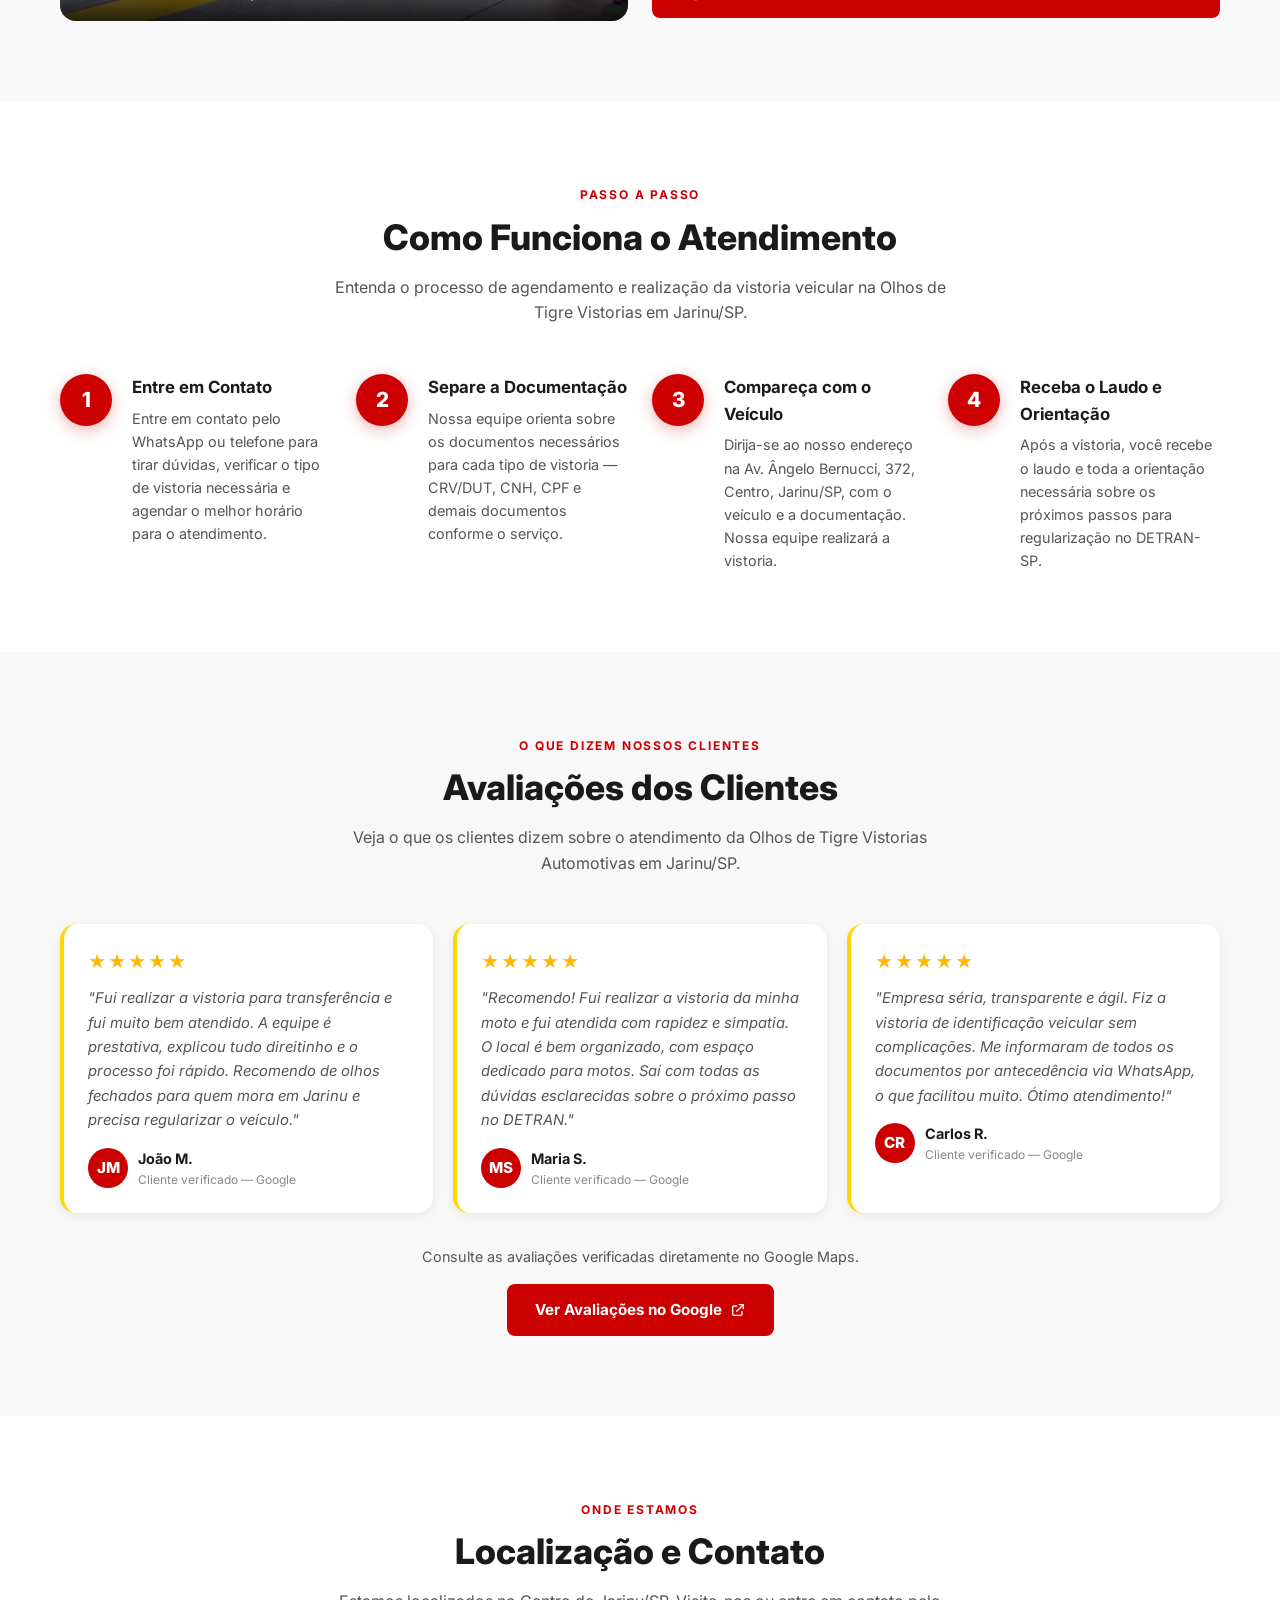
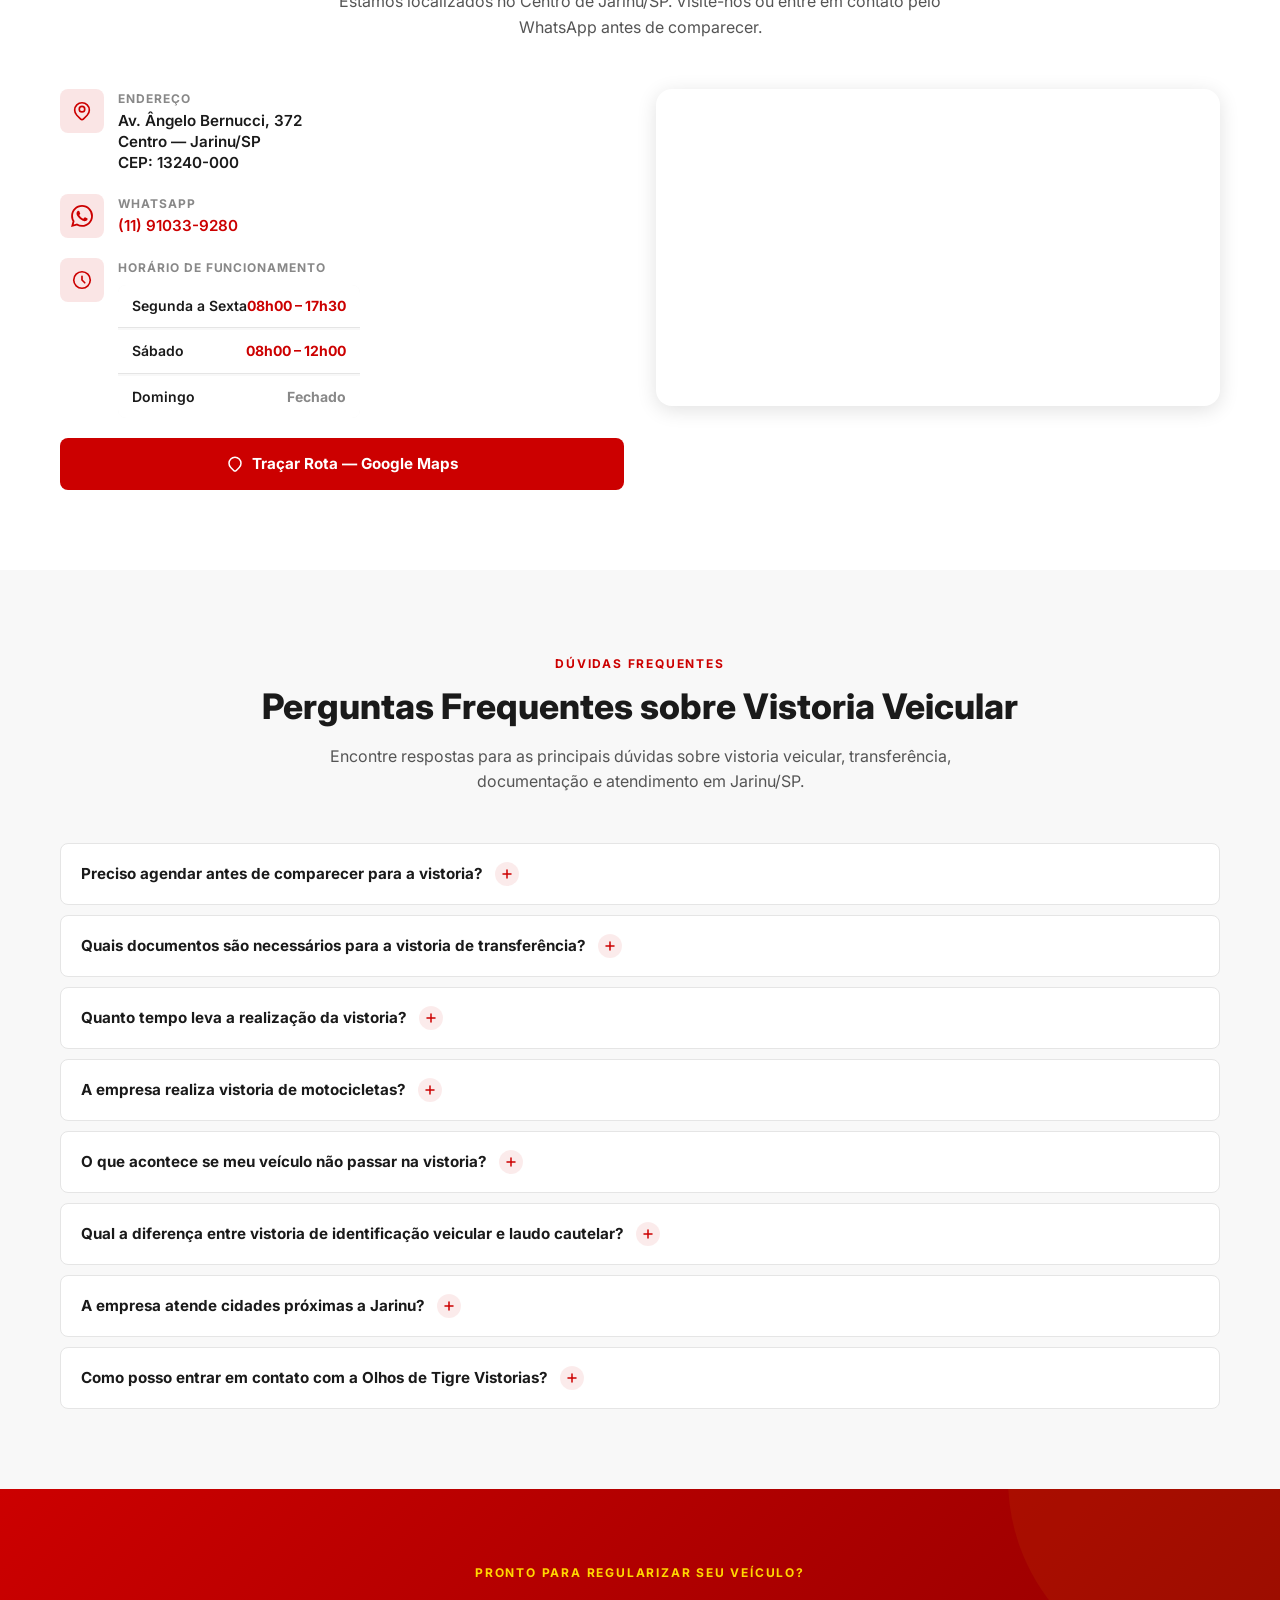
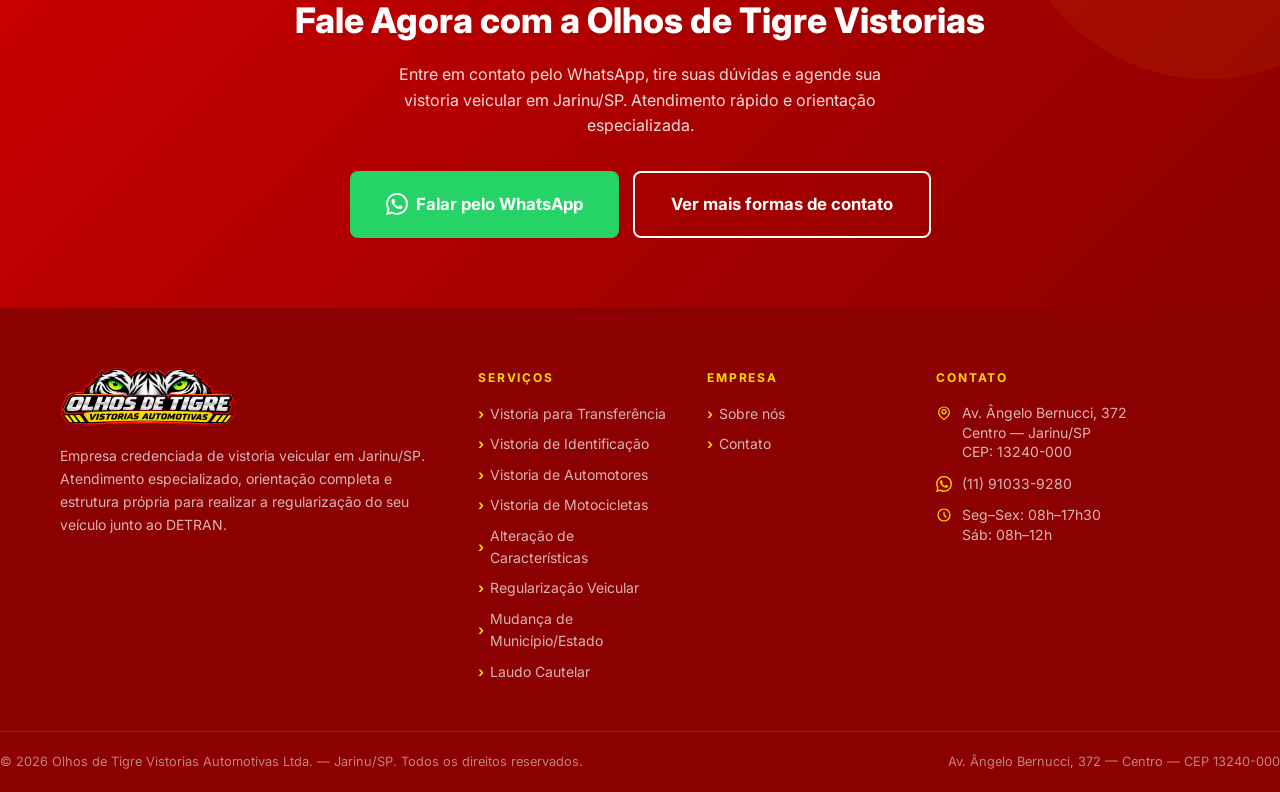
==== commit d9364f9d: "Add files via upload" ====
--- a/index.html
+++ b/index.html
@@ -14,7 +14,7 @@
   <meta property="og:title" content="Vistoria Veicular em Jarinu | Olhos de Tigre Vistorias">
   <meta property="og:description" content="Empresa credenciada de vistoria veicular em Jarinu/SP. Atendimento profissional, orientação especializada e agilidade no processo de regularização junto ao DETRAN.">
   <meta property="og:url" content="https://olhosdetigrevistorias.com.br/">
-  <meta property="og:image" content="https://olhosdetigrevistorias.com.br/assets/logo-olhos-de-tigre-vistorias-automotivas.jpg">
+  <meta property="og:image" content="https://olhosdetigrevistorias.com.br/assets/logo-esportivo-olhos-de-tigre-vistorias-automotivas.png">
   <meta property="og:locale" content="pt_BR">
   <meta property="og:site_name" content="Olhos de Tigre Vistorias Automotivas">
 
@@ -22,11 +22,11 @@
   <meta name="twitter:card" content="summary_large_image">
   <meta name="twitter:title" content="Vistoria Veicular em Jarinu | Olhos de Tigre Vistorias">
   <meta name="twitter:description" content="Empresa credenciada de vistoria veicular em Jarinu/SP.">
-  <meta name="twitter:image" content="https://olhosdetigrevistorias.com.br/assets/logo-olhos-de-tigre-vistorias-automotivas.jpg">
+  <meta name="twitter:image" content="https://olhosdetigrevistorias.com.br/assets/logo-esportivo-olhos-de-tigre-vistorias-automotivas.png">
 
   <!-- Favicon e Ícones -->
-  <link rel="icon" type="image/jpeg" href="assets/logo-olhos-de-tigre-vistorias-automotivas.jpg">
-  <link rel="apple-touch-icon" href="assets/logo-olhos-de-tigre-vistorias-automotivas.jpg">
+  <link rel="icon" type="image/png" href="assets/logo-esportivo-olhos-de-tigre-vistorias-automotivas.png">
+  <link rel="apple-touch-icon" href="assets/logo-esportivo-olhos-de-tigre-vistorias-automotivas.png">
 
   <!-- Performance -->
   <link rel="preconnect" href="https://fonts.googleapis.com">
@@ -85,8 +85,8 @@
         "priceRange": "$$",
         "areaServed": ["Jarinu", "Atibaia", "Bragança Paulista", "Campo Limpo Paulista", "Jundiaí"],
         "hasMap": "https://maps.google.com/?q=Olhos+de+Tigre+Vistorias+Automotivas+Jarinu+SP",
-        "image": "https://olhosdetigrevistorias.com.br/assets/logo-olhos-de-tigre-vistorias-automotivas.jpg",
-        "logo": "https://olhosdetigrevistorias.com.br/assets/logo-olhos-de-tigre-vistorias-automotivas.jpg"
+        "image": "https://olhosdetigrevistorias.com.br/assets/logo-esportivo-olhos-de-tigre-vistorias-automotivas.png",
+        "logo": "https://olhosdetigrevistorias.com.br/assets/logo-esportivo-olhos-de-tigre-vistorias-automotivas.png"
       },
       {
         "@type": "WebSite",
@@ -108,7 +108,7 @@
     <div class="container">
       <div class="header__inner">
         <a href="index.html" class="header__logo" aria-label="Olhos de Tigre Vistorias Automotivas - Página inicial">
-          <img src="assets/logo-olhos-de-tigre-vistorias-automotivas.jpg"
+          <img src="assets/logo-esportivo-olhos-de-tigre-vistorias-automotivas.png"
                alt="Logo Olhos de Tigre Vistorias Automotivas - Jarinu/SP"
                width="52" height="52"
                loading="eager">
@@ -821,7 +821,7 @@
       <div class="footer__grid">
         <div>
           <div class="footer__logo">
-            <img src="assets/logo-olhos-de-tigre-vistorias-automotivas.jpg"
+            <img src="assets/logo-esportivo-olhos-de-tigre-vistorias-automotivas.png"
                  alt="Olhos de Tigre Vistorias Automotivas"
                  width="60" height="60"
                  loading="lazy">
--- a/css/style.css
+++ b/css/style.css
@@ -1194,3 +1194,360 @@
   .header, .whatsapp-float, .mobile-menu, .nav-toggle { display: none !important; }
   body { margin-top: 0; }
 }
+
+/* ---- MOBILE OVERFLOW FIXES (service pages) ---- */
+.service-content__main h2,
+.service-content__main p,
+.service-content__main ul,
+.service-content__main li,
+.service-sidebar__card p,
+.service-sidebar__card ul,
+.accordion__content p {
+  word-break: break-word;
+  overflow-wrap: break-word;
+}
+.service-content__grid {
+  overflow: hidden;
+}
+.service-sidebar__card ul {
+  display: flex;
+  flex-direction: column;
+  gap: 8px;
+}
+.service-sidebar__card ul li a {
+  word-break: break-word;
+}
+/* Prevent inline style grid from collapsing on mobile */
+@media (max-width: 767px) {
+  .about-grid,
+  [style*="grid-template-columns: 1fr 1fr"] {
+    display: flex !important;
+    flex-direction: column !important;
+    gap: 32px !important;
+  }
+  .service-content__grid {
+    display: flex !important;
+    flex-direction: column !important;
+  }
+  .btn--lg {
+    padding: 15px 24px;
+    font-size: 0.95rem;
+  }
+  .hero__bg img {
+    object-position: 30% center;
+  }
+}
+
+/* ---- PHOTO GALLERY (sobre.html) ---- */
+.gallery-grid {
+  display: grid;
+  grid-template-columns: repeat(2, 1fr);
+  gap: 12px;
+  margin-top: 32px;
+}
+@media (min-width: 768px) {
+  .gallery-grid {
+    grid-template-columns: repeat(3, 1fr);
+    gap: 16px;
+  }
+}
+@media (min-width: 1024px) {
+  .gallery-grid {
+    grid-template-columns: repeat(4, 1fr);
+  }
+}
+.gallery-item {
+  position: relative;
+  border-radius: var(--radius-md);
+  overflow: hidden;
+  aspect-ratio: 4/3;
+  background: var(--cor-fundo-alt);
+}
+.gallery-item img {
+  width: 100%;
+  height: 100%;
+  object-fit: cover;
+  transition: transform 0.45s ease;
+  display: block;
+}
+.gallery-item:hover img { transform: scale(1.06); }
+.gallery-item__caption {
+  position: absolute;
+  bottom: 0; left: 0; right: 0;
+  background: linear-gradient(to top, rgba(0,0,0,0.75), transparent);
+  color: #fff;
+  font-size: 0.75rem;
+  font-weight: 600;
+  padding: 20px 10px 8px;
+}
+.gallery-item--wide {
+  grid-column: span 2;
+  aspect-ratio: 16/7;
+}
+
+/* ---- PAGE HERO fix for inner pages ---- */
+.page-hero {
+  background: linear-gradient(135deg, var(--cor-primaria-escura) 0%, var(--cor-primaria) 100%);
+  padding: 100px 0 52px;
+  margin-top: 70px;
+  color: #fff;
+}
+.page-hero__badge {
+  display: inline-flex;
+  align-items: center;
+  gap: 6px;
+  background: rgba(255,215,0,0.15);
+  border: 1px solid rgba(255,215,0,0.4);
+  color: var(--cor-secundaria);
+  padding: 6px 14px;
+  border-radius: 100px;
+  font-size: 0.78rem;
+  font-weight: 600;
+  letter-spacing: 0.04em;
+  margin-bottom: 18px;
+  flex-wrap: wrap;
+}
+.page-hero__title {
+  font-size: clamp(1.5rem, 4vw, 2.4rem);
+  font-weight: 800;
+  line-height: 1.2;
+  margin-bottom: 14px;
+  word-break: break-word;
+}
+.page-hero__desc {
+  font-size: clamp(0.95rem, 2vw, 1.1rem);
+  color: rgba(255,255,255,0.88);
+  max-width: 620px;
+  line-height: 1.65;
+  margin-bottom: 28px;
+}
+.page-hero__cta {
+  display: flex;
+  flex-wrap: wrap;
+  gap: 12px;
+}
+/* breadcrumb standalone bar */
+.breadcrumb {
+  background: var(--cor-fundo-alt);
+  padding: 12px 0;
+  border-bottom: 1px solid var(--cor-borda);
+}
+.breadcrumb__list {
+  display: flex;
+  flex-wrap: wrap;
+  gap: 6px;
+  align-items: center;
+  font-size: 0.8rem;
+}
+.breadcrumb__item { color: var(--cor-texto-claro); }
+.breadcrumb__item:hover { color: var(--cor-primaria); }
+.breadcrumb__sep { color: var(--cor-texto-muito-claro); }
+.breadcrumb__current { color: var(--cor-primaria); font-weight: 600; }
+
+/* ---- SERVICE BOX (highlight inside service pages) ---- */
+.service-box {
+  background: rgba(204,0,0,0.05);
+  border-left: 4px solid var(--cor-primaria);
+  border-radius: 0 var(--radius-md) var(--radius-md) 0;
+  padding: 18px 20px;
+  margin: 24px 0;
+}
+.service-box__title {
+  font-weight: 800;
+  font-size: 0.95rem;
+  color: var(--cor-primaria);
+  margin-bottom: 8px;
+}
+.service-box p { font-size: 0.9rem; color: var(--cor-texto-claro); line-height: 1.6; margin: 0; }
+
+/* ---- ACCORDION (service page FAQs) ---- */
+.accordion { display: flex; flex-direction: column; gap: 8px; margin-top: 16px; }
+.accordion__item {
+  border: 1px solid var(--cor-borda);
+  border-radius: var(--radius-md);
+  overflow: hidden;
+}
+.accordion__header {
+  width: 100%;
+  display: flex;
+  justify-content: space-between;
+  align-items: center;
+  padding: 16px 18px;
+  font-size: 0.925rem;
+  font-weight: 700;
+  color: var(--cor-texto);
+  background: #fff;
+  gap: 12px;
+  text-align: left;
+  cursor: pointer;
+  transition: color 0.2s;
+}
+.accordion__header:hover { color: var(--cor-primaria); }
+.accordion__icon {
+  flex-shrink: 0;
+  font-size: 1.3rem;
+  font-weight: 400;
+  color: var(--cor-primaria);
+  transition: transform 0.3s;
+  line-height: 1;
+}
+.accordion__item.open .accordion__icon { transform: rotate(45deg); }
+.accordion__body {
+  max-height: 0;
+  overflow: hidden;
+  transition: max-height 0.35s ease;
+}
+.accordion__item.open .accordion__body { max-height: 300px; }
+.accordion__content {
+  padding: 0 18px 16px;
+  font-size: 0.9rem;
+  color: var(--cor-texto-claro);
+  line-height: 1.65;
+  background: #fff;
+}
+.accordion__content p { margin: 0; }
+
+/* ---- SERVICE SIDEBAR ---- */
+.service-sidebar__card {
+  background: var(--cor-fundo-alt);
+  border-radius: var(--radius-lg);
+  padding: 24px;
+  margin-bottom: 20px;
+  border: 1px solid var(--cor-borda);
+}
+.service-sidebar__card h3 {
+  font-size: 1rem;
+  font-weight: 800;
+  margin-bottom: 10px;
+  color: var(--cor-texto);
+}
+.service-sidebar__card p {
+  font-size: 0.875rem;
+  color: var(--cor-texto-claro);
+  line-height: 1.55;
+  margin-bottom: 14px;
+}
+
+/* ====================================================
+   CORREÇÕES FINAIS — LOGO PNG + OVERFLOW MOBILE
+   ==================================================== */
+
+/* Logo PNG esportiva — garantir que fique bem enquadrada */
+.header__logo img {
+  height: 52px;
+  width: 52px;
+  object-fit: contain;
+  border-radius: 4px;
+}
+
+/* Garantir sem overflow horizontal em TODAS as telas */
+html, body {
+  overflow-x: hidden;
+  max-width: 100%;
+}
+
+/* Tabelas dentro de páginas de serviço */
+table {
+  width: 100%;
+  overflow-x: auto;
+  display: block;
+}
+
+/* Links de serviço relacionados no sidebar não saem da tela */
+.service-sidebar__card a {
+  display: block;
+  word-break: break-word;
+  overflow-wrap: break-word;
+  font-size: 0.85rem;
+  padding: 4px 0;
+  color: var(--cor-primaria);
+}
+.service-sidebar__card a:hover {
+  text-decoration: underline;
+}
+
+/* WhatsApp flutuante — melhor posicionamento mobile */
+@media (max-width: 480px) {
+  .whatsapp-float {
+    bottom: 16px !important;
+    right: 16px !important;
+    width: 52px !important;
+    height: 52px !important;
+  }
+  .whatsapp-float svg {
+    width: 26px !important;
+    height: 26px !important;
+  }
+}
+
+/* Hero — garantir que a imagem de fundo cubra bem em mobile */
+@media (max-width: 600px) {
+  .hero {
+    min-height: 85vh;
+  }
+  .hero__title {
+    font-size: clamp(1.6rem, 7vw, 2.4rem);
+  }
+  .hero__buttons {
+    flex-direction: column;
+    align-items: flex-start;
+  }
+  .hero__buttons .btn {
+    width: 100%;
+    justify-content: center;
+  }
+  .hero__stats {
+    flex-direction: row;
+    flex-wrap: wrap;
+    gap: 12px;
+  }
+}
+
+/* Footer mobile */
+@media (max-width: 600px) {
+  .footer__grid {
+    grid-template-columns: 1fr !important;
+  }
+  .footer__bottom {
+    flex-direction: column;
+    text-align: center;
+    gap: 8px;
+  }
+}
+
+/* Botão "Conhecer Nossos Serviços" não sai da viewport */
+.btn--outline {
+  flex-wrap: nowrap;
+}
+@media (max-width: 400px) {
+  .btn--lg {
+    padding: 14px 18px;
+    font-size: 0.88rem;
+  }
+  .btn svg {
+    flex-shrink: 0;
+  }
+}
+
+/* Seção de serviços — cards não transbordam */
+.services-grid {
+  overflow: hidden;
+}
+.service-card {
+  overflow: hidden;
+  word-break: break-word;
+}
+
+/* Galeria sobre.html — mobile 1 coluna se necessário */
+@media (max-width: 400px) {
+  .gallery-grid {
+    grid-template-columns: 1fr;
+  }
+  .gallery-item--wide {
+    grid-column: span 1;
+    aspect-ratio: 4/3;
+  }
+  .servicos-fotos-grid {
+    grid-template-columns: 1fr;
+  }
+}
